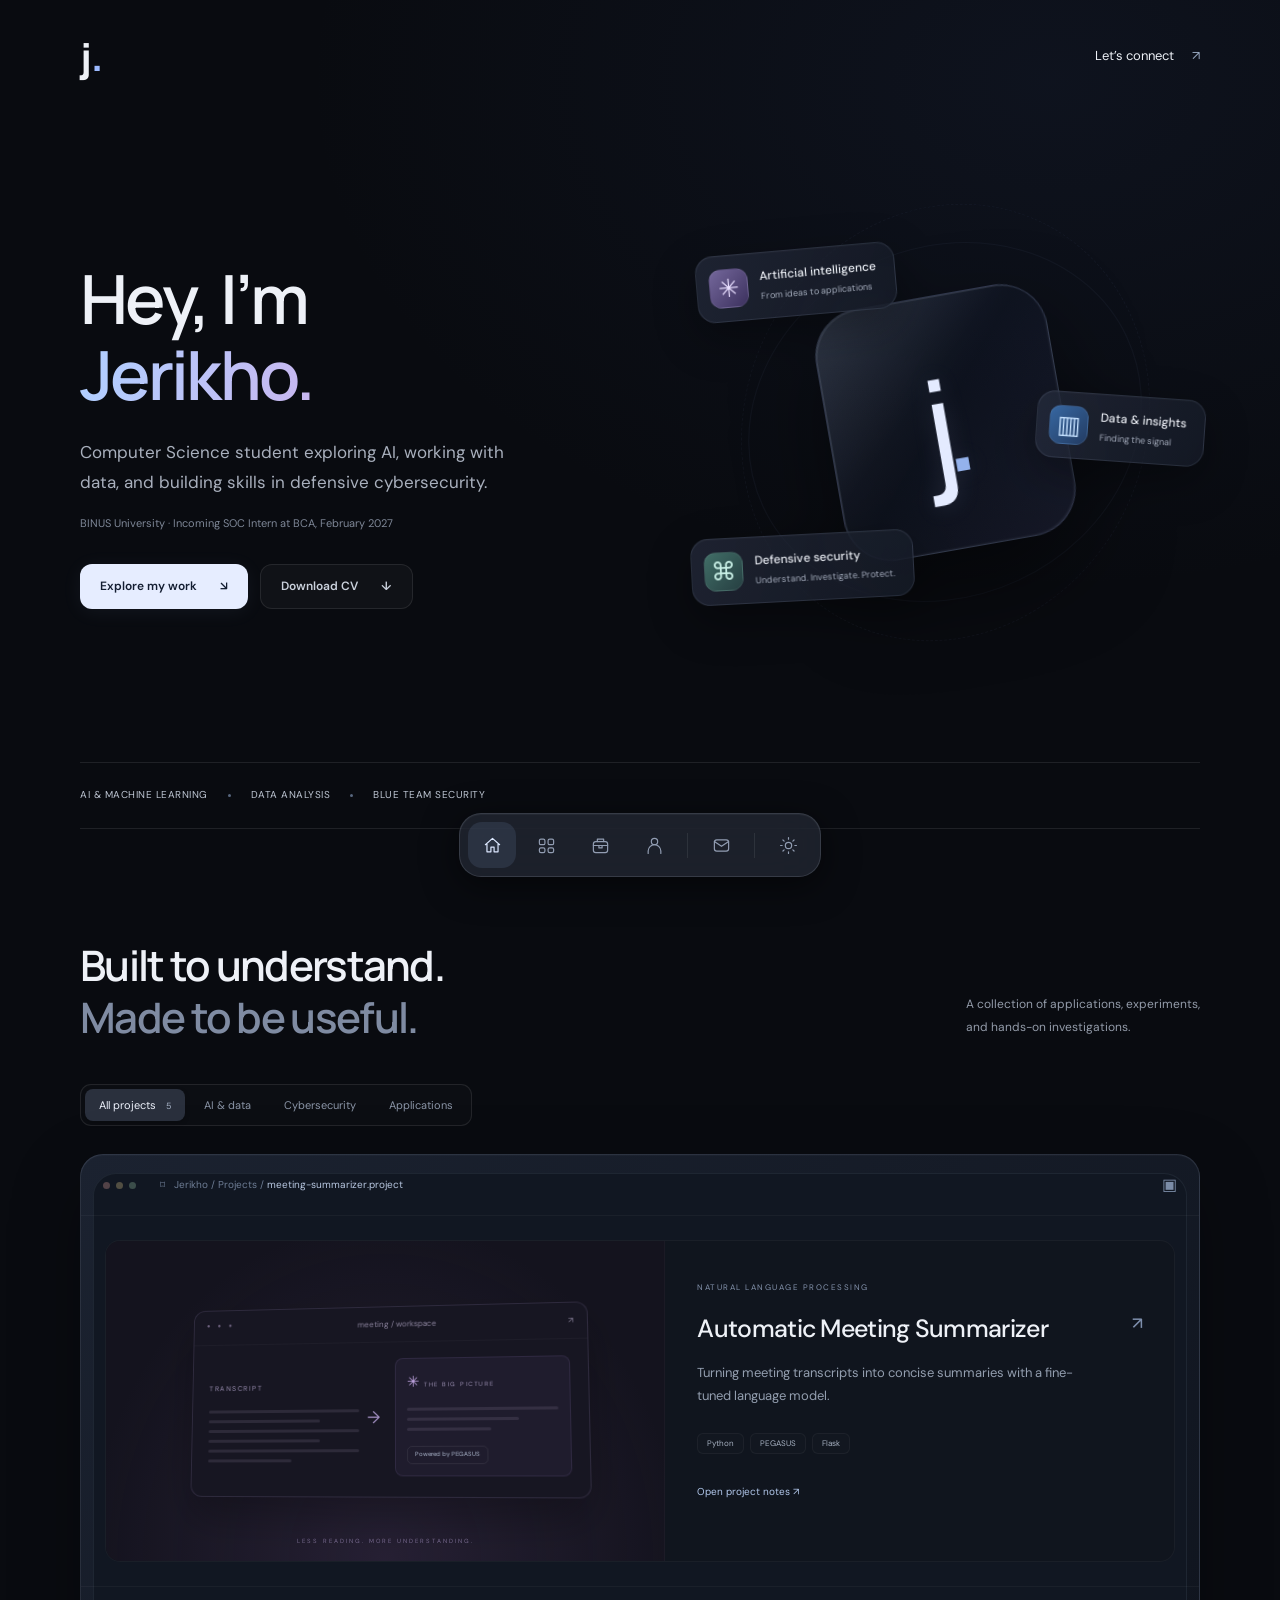
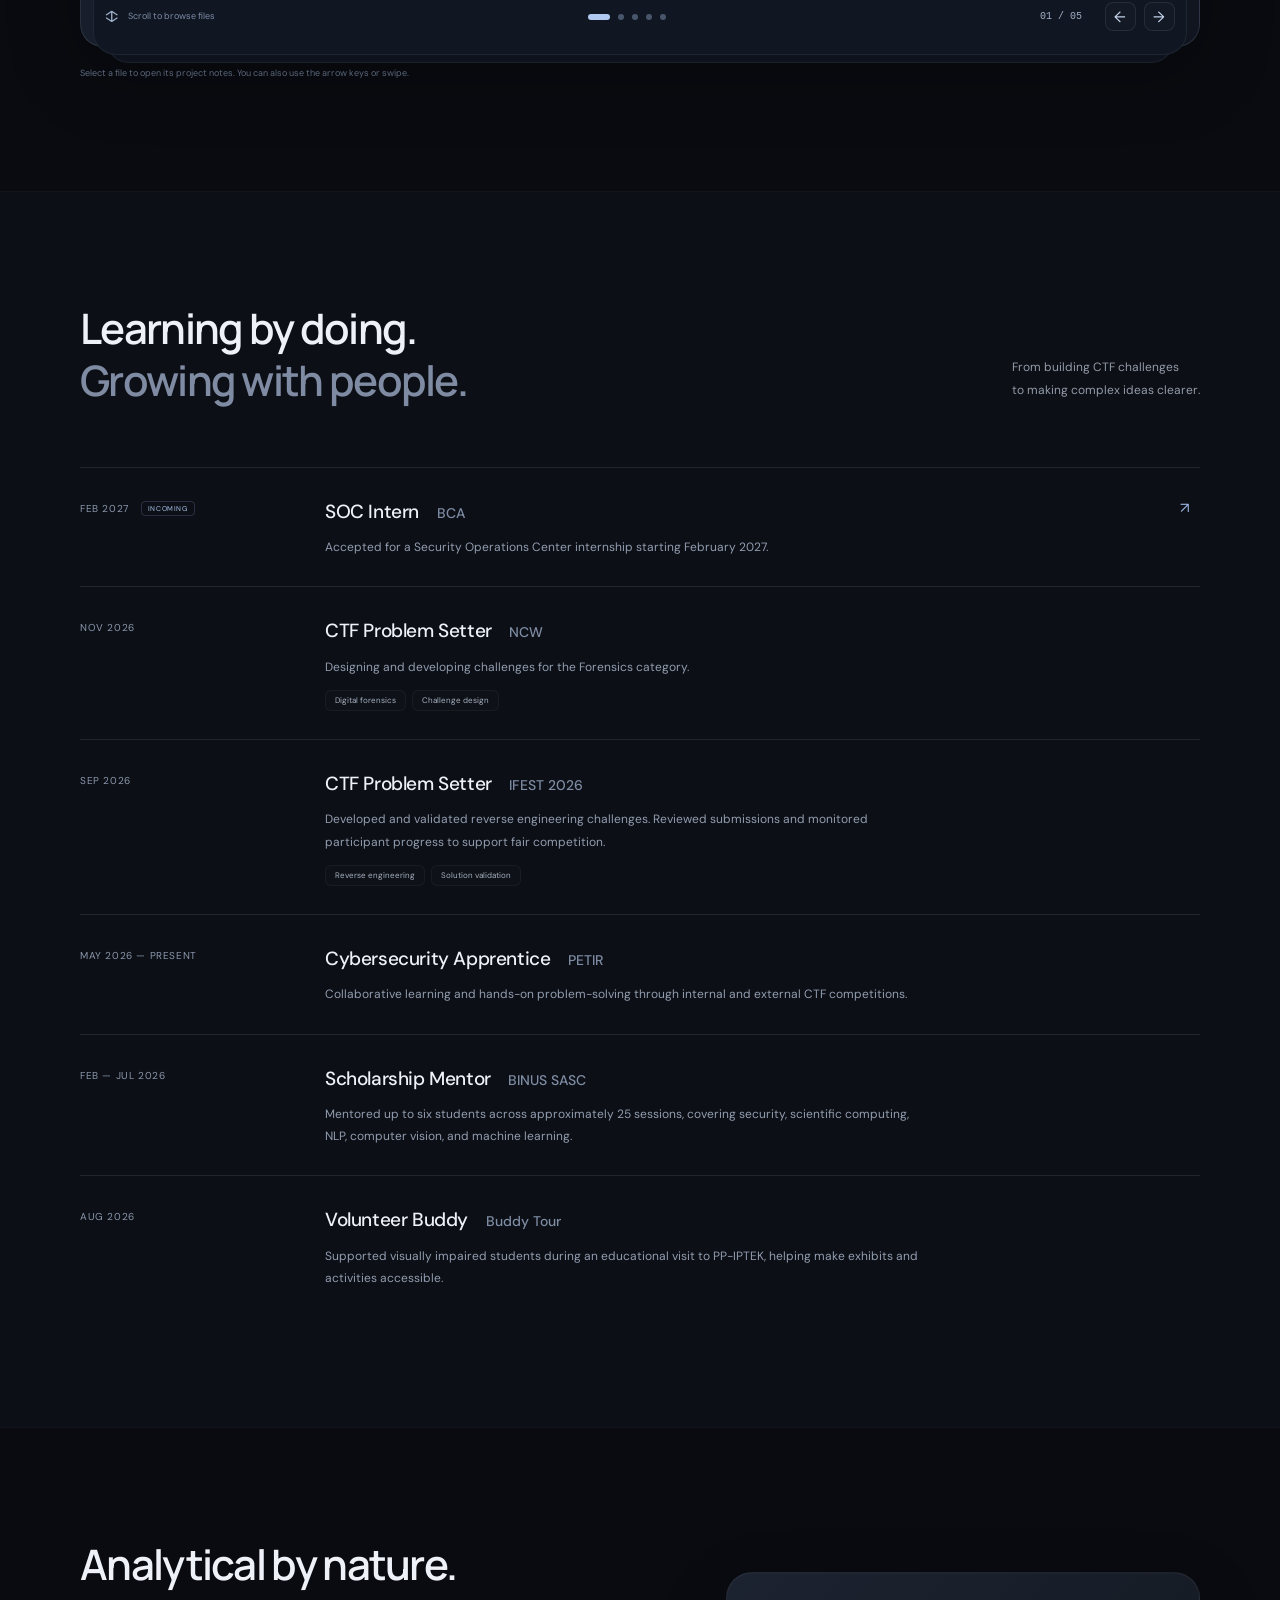
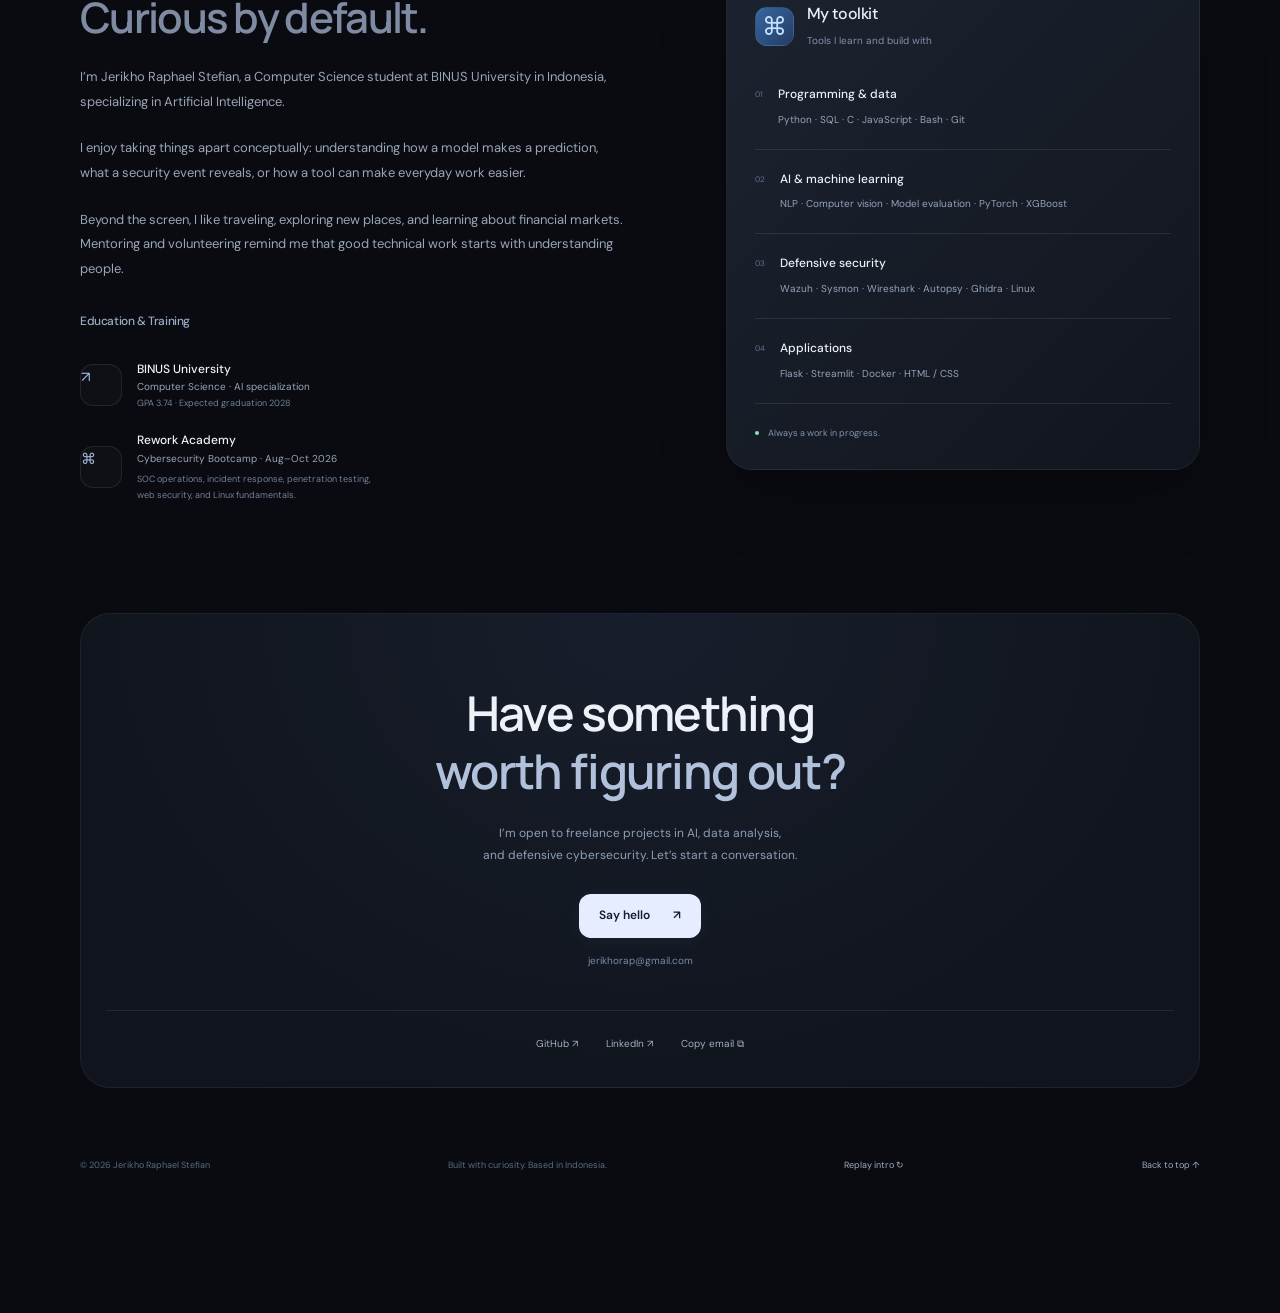
==== index.html @ a41dd9b1 "Add portfolio website" ====
<!doctype html>
<html lang="en" data-theme="dark"><head><meta charset="UTF-8"><meta name="viewport" content="width=device-width,initial-scale=1"><script>try{document.documentElement.dataset.theme=localStorage.getItem('jerikho-theme')==='light'?'light':'dark'}catch{}</script><script>try{if(!sessionStorage.getItem('jerikho-intro-v1')&&!matchMedia('(prefers-reduced-motion: reduce)').matches)document.documentElement.classList.add('intro-pending')}catch{}</script><meta name="theme-color" content="#090b10"><meta name="description" content="Jerikho Raphael Stefian — Computer Science student exploring AI, data, and defensive cybersecurity. Projects, experience, and ways to work together."><title>Jerikho Stefian — AI, Data & Security</title><link rel="icon" href="data:image/svg+xml,%3Csvg xmlns='http://www.w3.org/2000/svg' viewBox='0 0 64 64'%3E%3Crect width='64' height='64' rx='18' fill='%231d2535'/%3E%3Ctext x='32' y='44' font-size='40' fill='white' text-anchor='middle' font-family='Arial'%3Ej%3C/text%3E%3C/svg%3E"><link rel="stylesheet" href="style.css"><link rel="stylesheet" href="deck.css"><link rel="stylesheet" href="intro.css"><link rel="stylesheet" href="theme.css"><script src="theme.js" defer></script><script src="intro.js" defer></script><script src="app.js" defer></script></head>
<body><div class="site-intro" id="site-intro" role="dialog" aria-modal="true" aria-label="Welcome to Jerikho’s portfolio"><div class="intro-stage" aria-hidden="true"><div class="intro-halo"></div><div class="intro-orbit"></div><div class="intro-orbit second"></div><div class="intro-cross"></div><div class="intro-cross two"></div><div class="intro-glass"><div class="intro-monogram">j<span>.</span></div></div><div class="intro-fragment fragment-ai"><b>✳</b> INTELLIGENCE</div><div class="intro-fragment fragment-data"><b>▥</b> INSIGHT</div><div class="intro-fragment fragment-security"><b>⌘</b> DEFENSE</div><div class="intro-caption"><strong>JERIKHO STEFIAN</strong></div></div><button class="intro-skip" id="skip-intro">Skip intro ↗</button></div><a class="skip" href="#main">Skip to content</a><div class="ambient" aria-hidden="true"></div>
<header class="topbar wrap"><a class="wordmark" href="#home" aria-label="Jerikho home">j<span>.</span></a><div class="header-actions"><a class="top-contact" href="mailto:jerikhorap@gmail.com">Let’s connect <span>↗</span></a></div></header>
<main id="main"><section class="hero wrap" id="home"><div class="hero-copy"><h1>Hey, I’m<br><span class="gradient-text">Jerikho.</span></h1><p class="intro">Computer Science student exploring AI, working with data, and building skills in defensive cybersecurity.</p><p class="hero-sub">BINUS University · Incoming SOC Intern at BCA, February 2027</p><div class="hero-actions"><a class="button primary" href="#work">Explore my work <span>↘</span></a><a class="button secondary" href="Jerikho-Stefian-CV.docx" download>Download CV <span>↓</span></a></div></div>
<div class="hero-art" aria-label="Three connected fields: artificial intelligence, data analysis, and defensive security"><div class="orbit orbit-one"></div><div class="orbit orbit-two"></div><div class="glass-art"><div class="glass-shine"></div><div class="core-mark">j<span>.</span></div></div><div class="floating-chip chip-ai"><span class="app-icon violet">✳</span><div><strong>Artificial intelligence</strong><small>From ideas to applications</small></div></div><div class="floating-chip chip-data"><span class="app-icon blue">▥</span><div><strong>Data & insights</strong><small>Finding the signal</small></div></div><div class="floating-chip chip-security"><span class="app-icon green">⌘</span><div><strong>Defensive security</strong><small>Understand. Investigate. Protect.</small></div></div></div></section>
<div class="intro-strip wrap"><div><span>AI & MACHINE LEARNING</span><i></i><span>DATA ANALYSIS</span><i></i><span>BLUE TEAM SECURITY</span></div></div>
<section class="section wrap" id="work"><div class="section-top"><div><h2>Built to understand.<br><span>Made to be useful.</span></h2></div><p>A collection of applications, experiments,<br>and hands-on investigations.</p></div><div class="filters" role="group" aria-label="Filter projects"><button class="active" data-filter="all" aria-pressed="true">All projects <span>5</span></button><button data-filter="ai" aria-pressed="false">AI & data</button><button data-filter="security" aria-pressed="false">Cybersecurity</button><button data-filter="app" aria-pressed="false">Applications</button></div>
<div class="file-browser" role="region" aria-label="Project file viewer" tabindex="0"><div class="file-toolbar"><div class="file-window-dots" aria-hidden="true"><i></i><i></i><i></i></div><span class="file-path">⌑ &nbsp; Jerikho / Projects / <strong id="file-name">meeting-summarizer.project</strong></span><span class="file-toolbar-view" aria-hidden="true">▣</span></div><div class="deck-stage"><div class="project-grid" id="projects">
<article class="project-card featured" data-category="ai"><button class="project-open" data-project="meeting" aria-label="Read Automatic Meeting Summarizer case study"><div class="project-visual visual-meeting"><div class="mock-window"><div class="window-bar"><span>● ● ●</span><span>meeting / workspace</span><span>↗</span></div><div class="meeting-body"><div class="transcript"><span class="mini-label">TRANSCRIPT</span><div class="text-lines"><i></i><i></i><i></i><i></i><i></i><i></i></div></div><div class="flow-arrow">→</div><div class="summary"><span class="spark">✳</span><span class="mini-label">THE BIG PICTURE</span><div class="text-lines"><i></i><i></i><i></i></div><span class="tiny-pill">Powered by PEGASUS</span></div></div></div><span class="visual-caption">LESS READING. MORE UNDERSTANDING.</span></div><div class="project-info"><div class="project-kicker">NATURAL LANGUAGE PROCESSING <span>01</span></div><h3>Automatic Meeting Summarizer <span>↗</span></h3><p>Turning meeting transcripts into concise summaries with a fine-tuned language model.</p><div class="tags"><span>Python</span><span>PEGASUS</span><span>Flask</span></div></div></button></article>
<article class="project-card" data-category="ai"><button class="project-open" data-project="housing" aria-label="Read House Price Prediction case study"><div class="project-visual visual-housing"><div class="chart-title"><span>House price prediction</span><span class="tiny-pill">Ames Housing</span></div><svg viewBox="0 0 380 170" class="price-chart" role="img" aria-label="Decorative illustration of a regression trend, not measured model results"><defs><linearGradient id="fill" x1="0" y1="0" x2="0" y2="1"><stop stop-color="#70acff" stop-opacity=".28"/><stop offset="1" stop-color="#70acff" stop-opacity="0"/></linearGradient></defs><path d="M10 40H370M10 85H370M10 130H370" stroke="#ffffff0d"/><path d="M10 145Q65 133 100 114T180 94T260 63T370 18V165H10Z" fill="url(#fill)"/><path d="M10 145Q65 133 100 114T180 94T260 63T370 18" stroke="#84b8ff" stroke-width="3" fill="none"/><g fill="#9fc9ff"><circle cx="60" cy="134" r="4"/><circle cx="103" cy="104" r="4"/><circle cx="143" cy="118" r="4"/><circle cx="201" cy="76" r="4"/><circle cx="256" cy="71" r="4"/><circle cx="305" cy="40" r="4"/><circle cx="350" cy="21" r="4"/></g></svg><div class="chart-bottom"><span>PROPERTY FEATURES</span><span>→</span><strong>Price estimate</strong></div></div><div class="project-info"><div class="project-kicker">REGRESSION & DATA <span>02</span></div><h3>House Price Prediction <span>↗</span></h3><p>Connecting a machine learning model to an interactive property price estimator.</p><div class="tags"><span>XGBoost</span><span>Streamlit</span><span>Python</span></div></div></button></article>
<article class="project-card" data-category="security"><button class="project-open" data-project="soc" aria-label="Read Mini SOC Lab case study"><div class="project-visual visual-soc"><div class="terminal-bar"><span class="terminal-dot"></span> endpoint-monitor / lab</div><div class="terminal-code"><p><span>01</span> Collect Windows telemetry</p><p><span>02</span> Review authentication events</p><p><span>03</span> Investigate security alerts</p><p class="terminal-last"><b>›</b> follow the evidence<span class="cursor">_</span></p></div><div class="monitor-label"><span class="status-dot"></span> WAZUH + SYSMON</div></div><div class="project-info"><div class="project-kicker">DEFENSIVE SECURITY <span>03</span></div><h3>Mini SOC Lab <span>↗</span></h3><p>Exploring endpoint telemetry, Windows event logs, and security alert investigation.</p><div class="tags"><span>Wazuh</span><span>Sysmon</span><span>Log analysis</span></div></div></button></article>
<article class="project-card" data-category="ai security"><button class="project-open" data-project="malware" aria-label="Read Malware Image Classification case study"><div class="project-visual visual-malware"><div class="pixel-grid" aria-hidden="true"></div><div class="scan-frame"><span>IMAGE REPRESENTATION</span><div class="scan-line"></div><strong>Patterns beneath<br>the pixels.</strong></div></div><div class="project-info"><div class="project-kicker">MACHINE LEARNING × SECURITY <span>04</span></div><h3>Malware Image Classification <span>↗</span></h3><p>Exploring image-based representations for machine learning malware classification.</p><div class="tags"><span>Machine learning</span><span>Image classification</span></div></div></button></article>
<article class="project-card" data-category="app"><button class="project-open" data-project="split" aria-label="Read SplitEase case study"><div class="project-visual visual-split"><div class="receipt"><span class="receipt-icon">≋</span><strong>SplitEase</strong><small>Shared expenses, simplified.</small><div class="receipt-rule"></div><div class="receipt-row"><span>Scan a receipt</span><span>↗</span></div><div class="receipt-row"><span>Share a session</span><span>↗</span></div><div class="receipt-rule"></div><span class="receipt-total">Less math. More moments.</span></div></div><div class="project-info"><div class="project-kicker">MOBILE APPLICATION <span>05</span></div><h3>SplitEase <span>↗</span></h3><p>An Android app for splitting bills with receipt recognition and shared sessions.</p><div class="tags"><span>Android</span><span>Cloud Vision OCR</span><span>Firebase</span></div></div></button></article>
</div></div><div class="file-controls"><div class="file-hint"><span>↕</span> Scroll to browse files</div><div class="deck-pagination" aria-label="Choose project"></div><div class="file-arrows"><span id="file-count" aria-live="polite" aria-atomic="true">01 / 05</span><button id="previous-project" aria-label="Previous project">←</button><button id="next-project" aria-label="Next project">→</button></div></div></div><p class="work-note">Select a file to open its project notes. You can also use the arrow keys or swipe.</p></section>
<section class="section experience-section" id="experience"><div class="wrap"><div class="section-top"><div><h2>Learning by doing.<br><span>Growing with people.</span></h2></div><p>From building CTF challenges<br>to making complex ideas clearer.</p></div><div class="timeline"><article class="timeline-item"><div class="timeline-date">FEB 2027 <span class="future-label">INCOMING</span></div><div><h3>SOC Intern <span class="company">BCA</span></h3><p>Accepted for a Security Operations Center internship starting February 2027.</p></div><span class="timeline-symbol">↗</span></article><article class="timeline-item"><div class="timeline-date">NOV 2026</div><div><h3>CTF Problem Setter <span class="company">NCW</span></h3><p>Designing and developing challenges for the Forensics category.</p><div class="tags"><span>Digital forensics</span><span>Challenge design</span></div></div></article><article class="timeline-item"><div class="timeline-date">SEP 2026</div><div><h3>CTF Problem Setter <span class="company">IFEST 2026</span></h3><p>Developed and validated reverse engineering challenges. Reviewed submissions and monitored participant progress to support fair competition.</p><div class="tags"><span>Reverse engineering</span><span>Solution validation</span></div></div></article><article class="timeline-item"><div class="timeline-date">MAY 2026 — PRESENT</div><div><h3>Cybersecurity Apprentice <span class="company">PETIR</span></h3><p>Collaborative learning and hands-on problem-solving through internal and external CTF competitions.</p></div></article><article class="timeline-item"><div class="timeline-date">FEB — JUL 2026</div><div><h3>Scholarship Mentor <span class="company">BINUS SASC</span></h3><p>Mentored up to six students across approximately 25 sessions, covering security, scientific computing, NLP, computer vision, and machine learning.</p></div></article><article class="timeline-item"><div class="timeline-date">AUG 2026</div><div><h3>Volunteer Buddy <span class="company">Buddy Tour</span></h3><p>Supported visually impaired students during an educational visit to PP-IPTEK, helping make exhibits and activities accessible.</p></div></article></div></div></section>
<section class="section wrap" id="about"><div class="about-grid"><div class="about-copy"><h2>Analytical by nature.<br><span>Curious by default.</span></h2><p>I’m Jerikho Raphael Stefian, a Computer Science student at BINUS University in Indonesia, specializing in Artificial Intelligence.</p><p>I enjoy taking things apart conceptually: understanding how a model makes a prediction, what a security event reveals, or how a tool can make everyday work easier.</p><p>Beyond the screen, I like traveling, exploring new places, and learning about financial markets. Mentoring and volunteering remind me that good technical work starts with understanding people.</p><h3 class="education-heading">Education &amp; Training</h3><div class="education-note"><span class="education-icon">↗</span><div><strong>BINUS University</strong><span>Computer Science · AI specialization</span><small>GPA 3.74 · Expected graduation 2028</small></div></div><div class="education-note bootcamp"><span class="education-icon">⌘</span><div><strong>Rework Academy</strong><span>Cybersecurity Bootcamp · Aug–Oct 2026</span><small>SOC operations, incident response, penetration testing,<br>web security, and Linux fundamentals.</small></div></div></div><aside class="toolbox"><div class="toolbox-header"><span class="app-icon blue">⌘</span><div><h3>My toolkit</h3><small>Tools I learn and build with</small></div></div><div class="tool-row"><span>01</span><div><h4>Programming & data</h4><p>Python · SQL · C · JavaScript · Bash · Git</p></div></div><div class="tool-row"><span>02</span><div><h4>AI & machine learning</h4><p>NLP · Computer vision · Model evaluation · PyTorch · XGBoost</p></div></div><div class="tool-row"><span>03</span><div><h4>Defensive security</h4><p>Wazuh · Sysmon · Wireshark · Autopsy · Ghidra · Linux</p></div></div><div class="tool-row"><span>04</span><div><h4>Applications</h4><p>Flask · Streamlit · Docker · HTML / CSS</p></div></div><div class="toolbox-footer"><span class="status-dot"></span> Always a work in progress.</div></aside></div></section>
<section class="contact-section wrap" id="contact"><div class="contact-card"><h2>Have something<br><span>worth figuring out?</span></h2><p>I’m open to freelance projects in AI, data analysis,<br>and defensive cybersecurity. Let’s start a conversation.</p><a class="button primary" href="mailto:jerikhorap@gmail.com">Say hello <span>↗</span></a><a class="email-link" href="mailto:jerikhorap@gmail.com">jerikhorap@gmail.com</a><div class="contact-links"><a href="https://github.com/lemaopisan" target="_blank" rel="noopener noreferrer">GitHub ↗</a><a href="https://www.linkedin.com/in/jerikho-stefian/" target="_blank" rel="noopener noreferrer">LinkedIn ↗</a><button id="copy-email">Copy email ⧉</button></div></div></section>
</main><footer class="wrap footer"><span>© <span id="year">2026</span> Jerikho Raphael Stefian</span><span>Built with curiosity. Based in Indonesia.</span><button class="intro-replay" id="replay-intro">Replay intro ↻</button><a href="#home">Back to top ↑</a></footer>
<nav class="dock" aria-label="Main navigation"><a href="#home" class="active" aria-label="Home"><svg viewBox="0 0 24 24"><path d="m3 11 9-8 9 8M5 10v10h5v-6h4v6h5V10"/></svg><span>Home</span></a><a href="#work" aria-label="Projects"><svg viewBox="0 0 24 24"><rect x="3" y="4" width="7" height="7" rx="2"/><rect x="14" y="4" width="7" height="7" rx="2"/><rect x="3" y="15" width="7" height="6" rx="2"/><rect x="14" y="15" width="7" height="6" rx="2"/></svg><span>Work</span></a><a href="#experience" aria-label="Experience"><svg viewBox="0 0 24 24"><rect x="3" y="7" width="18" height="14" rx="3"/><path d="M8 7V4h8v3M3 12h18M10 12v3h4v-3"/></svg><span>Journey</span></a><a href="#about" aria-label="About"><svg viewBox="0 0 24 24"><circle cx="12" cy="7" r="4"/><path d="M4 22v-3a8 8 0 0 1 16 0v3"/></svg><span>About</span></a><div class="dock-divider"></div><a href="#contact" aria-label="Contact"><svg viewBox="0 0 24 24"><rect x="3" y="5" width="18" height="14" rx="3"/><path d="m3 7 9 6 9-6"/></svg><span>Contact</span></a><div class="dock-divider" aria-hidden="true"></div><button class="theme-toggle" id="theme-toggle" aria-label="Switch to light mode" type="button"><svg class="sun-icon" viewBox="0 0 24 24" aria-hidden="true"><circle cx="12" cy="12" r="4"/><path d="M12 2v2m0 16v2M2 12h2m16 0h2M5 5l1.5 1.5m11 11L19 19M5 19l1.5-1.5m11-11L19 5"/></svg><svg class="moon-icon" viewBox="0 0 24 24" aria-hidden="true"><path d="M20.7 13A9 9 0 0 1 11 3.3 9 9 0 1 0 20.7 13Z"/></svg><span class="theme-label">Light</span></button></nav>
<dialog id="project-dialog" aria-labelledby="dialog-title"><div class="dialog-top"><span>PROJECT NOTES</span><button id="close-dialog" aria-label="Close project details">✕</button></div><div id="dialog-content"></div></dialog><div class="toast" id="toast" role="status"></div>
</body></html>
---- style.css ----
@import url('https://fonts.googleapis.com/css2?family=DM+Sans:wght@400;450;500;550;600;650;700&family=Manrope:wght@400;500;600;650;700;750;800&display=swap');
:root{color-scheme:dark;--bg:#090b10;--panel:#11151d;--text:#eef1f7;--muted:#939ba9;--line:rgba(255,255,255,.09);--blue:#a7c8ff;--font:'DM Sans',-apple-system,BlinkMacSystemFont,'Segoe UI',sans-serif}*{box-sizing:border-box}html{scroll-behavior:smooth;scroll-padding-top:36px}body{margin:0;background:var(--bg);color:var(--text);font-family:var(--font);font-size:15px;line-height:1.65;-webkit-font-smoothing:antialiased}button,a{-webkit-tap-highlight-color:transparent}a{color:inherit;text-decoration:none}button{font:inherit;color:inherit;cursor:pointer}button:focus-visible,a:focus-visible{outline:2px solid #a5baff;outline-offset:5px}button{border:0}.wrap{width:min(1120px,calc(100% - 96px));margin-inline:auto}.ambient{position:absolute;top:-400px;right:0;width:100%;height:1200px;pointer-events:none;background:radial-gradient(ellipse at 82% 40%,#2c3f6e26,transparent 50%);z-index:-1}.topbar{height:112px;display:flex;align-items:center;justify-content:space-between}.wordmark{font-family:'Manrope',sans-serif;font-size:38px;font-weight:800;line-height:1}.wordmark span{color:#9cbaff}.top-note{font-size:10px;color:#7f8795;letter-spacing:2.2px}.top-contact{font-size:13px}.top-contact span{color:#96a6bf;margin-left:15px}.hero{display:grid;grid-template-columns:1.15fr 1fr;align-items:center;min-height:650px;padding-block:60px 90px;gap:25px}.eyebrow{font-size:11px;letter-spacing:1.1px;display:flex;align-items:center;gap:9px;color:#b9c4d3}.status-dot{width:6px;height:6px;background:#8ae2b0;border-radius:50%;box-shadow:0 0 12px #72de9d44;display:inline-block;flex-shrink:0}h1,h2,h3,h4,p{margin:0}h1,h2{font-family:'Manrope',var(--font);font-weight:600;letter-spacing:-2.7px}h1{font-size:clamp(45px,5.3vw,72px);line-height:1.12;margin:25px 0}.gradient-text{background:linear-gradient(105deg,#b2ceff 10%,#c8b6ef 100%);background-clip:text;-webkit-background-clip:text;color:transparent}h1 .gradient-text{font-size:.76em;letter-spacing:-2px;white-space:nowrap}.intro{font-size:17px;color:#a9b0bd;max-width:440px;line-height:1.8}.intro strong{color:#f1f3f9;font-weight:500}.hero-sub{font-size:11px;color:#7e8797;max-width:390px;margin-top:16px;line-height:1.8}.hero-actions{display:flex;gap:12px;margin-top:30px}.button{display:inline-flex;align-items:center;justify-content:center;gap:23px;border-radius:12px;padding:12px 20px;font-size:12px;font-weight:600;transition:transform .2s,background .2s}.button:hover{transform:translateY(-3px)}.primary{background:#e6edff;color:#131d31;box-shadow:0 3px 20px #b6ccff10}.primary:hover{background:#fff}.secondary{background:#ffffff08;border:1px solid var(--line);color:#cad1dc}.hero-art{height:420px;position:relative;display:flex;align-items:center;justify-content:center;isolation:isolate}.glass-art{position:relative;width:235px;height:255px;border-radius:48px;background:linear-gradient(130deg,#889dc328,#151d324d 48%,#33385e48);border:1px solid #a9c0ed30;box-shadow:inset 1px 1px 1px #dce9ff22,inset -1px -1px 2px #dce9ff12,0 40px 90px #0007;transform:rotate(-10deg);display:flex;flex-direction:column;align-items:center;justify-content:center;backdrop-filter:blur(20px)}.glass-shine{position:absolute;inset:0;border-radius:inherit;background:linear-gradient(135deg,#c0d6ff19,transparent 40%)}.core-mark{font-family:'Manrope',sans-serif;font-size:130px;font-weight:500;line-height:1.2;color:#e4ebff;text-shadow:0 1px 25px #c5d4ff22;letter-spacing:-18px;padding-right:14px}.core-mark span{color:#94b2ec}.core-caption{font-size:7px;letter-spacing:3px;color:#acb9d4;margin-top:8px}.orbit{position:absolute;width:350px;height:350px;border:1px solid #a7bcff0b;border-radius:50%;transform:rotate(-25deg) scaleX(1.15)}.orbit-two{width:445px;height:445px;border-style:dashed;border-color:#a7bcff0b;transform:rotate(25deg) scaleX(.9)}.floating-chip{position:absolute;display:flex;gap:12px;align-items:center;padding:13px 18px 13px 12px;border:1px solid #c8d9ff19;background:linear-gradient(115deg,#252b3cba,#151a26db);border-radius:18px;box-shadow:0 15px 45px #0005,inset 0 1px #ffffff05;backdrop-filter:blur(20px);animation:float 7s ease-in-out infinite}.floating-chip strong{font-weight:500;display:block;font-size:12px}.floating-chip small{display:block;font-size:9px;color:#a3abbb;margin-top:2px}.chip-ai{top:37px;left:5px;transform:rotate(-5deg)}.chip-data{top:183px;right:-5px;animation-delay:-2s;transform:rotate(4deg)}.chip-security{bottom:31px;left:0;animation-delay:-4s;transform:rotate(-3deg)}.app-icon{width:39px;height:39px;border-radius:12px;display:flex;align-items:center;justify-content:center;font-size:25px;border:1px solid #ffffff10;flex-shrink:0}.violet{background:linear-gradient(135deg,#74679b,#3c315e);color:#e8deff}.blue{background:linear-gradient(135deg,#3767a1,#233c63);color:#c5e1ff}.green{background:linear-gradient(135deg,#416e67,#263f42);color:#c9f0e6}.art-coordinate{position:absolute;bottom:-13px;right:0;font-size:8px;letter-spacing:2px;color:#68758b}.intro-strip{border-block:1px solid var(--line);padding:24px 0;display:flex;justify-content:space-between;gap:20px;align-items:center}.intro-strip>span{font-size:12px;color:#8e97a8}.intro-strip>div{display:flex;align-items:center;gap:20px;font-size:9px;letter-spacing:1px;color:#bec6d3}.intro-strip i{width:3px;height:3px;border-radius:50%;background:#58677f}.section{padding-block:110px}.section-top{display:flex;justify-content:space-between;align-items:flex-end;margin-bottom:40px;gap:30px}.subdued{color:#718099;letter-spacing:2px;font-size:9px;margin-bottom:20px}h2{font-size:42px;line-height:1.25;letter-spacing:-1.7px}h2 span{color:#7f8ba2}.section-top>p{color:var(--muted);font-size:12px;line-height:1.9;margin-bottom:5px}.filters{display:flex;gap:5px;margin-bottom:28px;background:#ffffff04;border:1px solid var(--line);width:fit-content;border-radius:11px;padding:4px}.filters button{background:transparent;color:#8b95a7;border-radius:8px;font-size:11px;padding:7px 14px;transition:.2s}.filters button.active{color:#eef2fc;background:#2a303d;box-shadow:0 2px 5px #0003}.filters button span{font-size:9px;color:#a8b4c8;margin-left:7px}.project-grid{display:grid;grid-template-columns:1fr 1fr;gap:22px}.project-card{min-width:0;border:1px solid var(--line);border-radius:22px;overflow:hidden;background:#11151c;transition:transform .3s,border-color .3s}.project-card:hover{transform:translateY(-5px);border-color:#a2baff40}.project-card[hidden]{display:none}.project-open{display:block;width:100%;background:none;padding:0;text-align:left}.project-visual{height:250px;position:relative;overflow:hidden;padding:28px;display:flex;align-items:center;justify-content:center;border-bottom:1px solid #ffffff05}.visual-meeting{background:radial-gradient(ellipse at 50% 100%,#55416c45,transparent 75%),#14131e}.mock-window{width:100%;max-width:400px;border:1px solid #9181b030;border-radius:12px;background:#171622;box-shadow:0 20px 40px #0004;transform:perspective(800px) rotateX(5deg) rotateY(-7deg);padding-bottom:20px}.window-bar{display:flex;justify-content:space-between;padding:11px 13px;border-bottom:1px solid #ffffff08;font-size:8px;color:#8c849e}.window-bar>span:first-child{font-size:6px;letter-spacing:3px;color:#6e627f}.meeting-body{display:grid;grid-template-columns:1fr 20px 1.1fr;gap:8px;padding:16px 17px 0;align-items:center}.mini-label{font-size:7px;letter-spacing:1.5px;color:#9d91b4}.text-lines{display:flex;flex-direction:column;gap:7px;margin-top:13px}.text-lines i{height:3px;background:#aaa0bd25;border-radius:3px;width:100%}.text-lines i:nth-child(even){width:74%}.text-lines i:last-child{width:56%}.flow-arrow{color:#9e8bbd;font-size:17px}.summary{padding:11px;background:#8d6ec312;border:1px solid #b69ae91a;border-radius:8px}.summary .mini-label{font-size:6px}.spark{color:#c7aae9;font-size:15px;margin-right:4px}.tiny-pill{display:inline-block;border:1px solid #ffffff12;border-radius:5px;padding:3px 7px;font-size:7px;color:#b0bbd1}.summary .tiny-pill{margin-top:15px;font-size:6px}.visual-caption{position:absolute;bottom:14px;font-size:6px;letter-spacing:2px;color:#776a8d}.project-info{padding:24px 26px 26px}.project-kicker{font-size:8px;letter-spacing:1.5px;color:#8493ac;display:flex;justify-content:space-between;margin-bottom:10px}.project-kicker>span{color:#536078}h3{font-size:19px;font-weight:500;letter-spacing:-.4px}.project-info h3{display:flex;justify-content:space-between;gap:12px}.project-info h3>span{font-size:17px;color:#7d8eac}.project-info p{font-size:12px;line-height:1.8;color:#939eaf;max-width:390px;margin-top:10px}.tags{display:flex;flex-wrap:wrap;gap:6px;margin-top:18px}.tags span{padding:3px 9px;font-size:8px;border:1px solid #ffffff0b;background:#ffffff03;border-radius:6px;color:#a7b1c1}.visual-housing{background:linear-gradient(145deg,#152133,#101722);display:block;padding:28px 32px}.chart-title{display:flex;justify-content:space-between;font-size:10px;color:#b0c2df;align-items:center}.price-chart{width:100%;height:145px;margin-top:14px}.chart-bottom{display:flex;justify-content:space-between;align-items:center;font-size:7px;letter-spacing:1px;color:#7f95b6}.chart-bottom strong{font-size:9px;letter-spacing:0;color:#b2c7e7;font-weight:400}.visual-soc{background:radial-gradient(ellipse at 90% 100%,#25524a22,transparent 75%),#101c1c;display:block;padding:27px 30px}.terminal-bar{font-family:monospace;font-size:9px;color:#86a7a0;display:flex;gap:9px;align-items:center}.terminal-dot{width:5px;height:5px;border-radius:50%;background:#76b39c}.terminal-code{font:11px/2 monospace;margin-top:20px;color:#b9ccc6}.terminal-code p span{color:#46645b;margin-right:14px}.terminal-code .terminal-last{margin-top:13px;color:#80c3a9}.terminal-last b{margin-right:14px}.cursor{animation:blink 1s steps(2) infinite}.monitor-label{font-size:7px;letter-spacing:1px;color:#87a59a;position:absolute;bottom:20px;right:25px;display:flex;align-items:center;gap:8px}.monitor-label .status-dot{width:4px;height:4px}.visual-malware{background:#181824;gap:30px}.pixel-grid{width:145px;height:145px;flex-shrink:0;border-radius:8px;background:repeating-conic-gradient(#a4a3b440 0% 25%,#5d5c8030 0% 50%) 0 / 9px 11px;mask-image:linear-gradient(135deg,#000,transparent);transform:rotate(-12deg);border:1px solid #aaa3dd22}.scan-frame{position:relative}.scan-frame>span{font-size:6px;letter-spacing:1px;color:#9392ba}.scan-frame strong{display:block;font-family:'Manrope',sans-serif;font-size:23px;font-weight:500;line-height:1.4;margin-top:15px;color:#cecced;letter-spacing:-.7px}.scan-line{height:1px;width:100%;background:#a49acb45;margin-top:12px}.visual-split{background:radial-gradient(ellipse at 50% 70%,#61563230,transparent 75%),#1c1b17}.receipt{transform:rotate(-6deg);background:linear-gradient(135deg,#36352c,#25251e);padding:18px 25px;width:230px;border:1px solid #fff2;border-radius:14px;box-shadow:8px 15px 30px #0004;display:flex;flex-direction:column}.receipt-icon{color:#e4d297;font-size:22px;line-height:1}.receipt strong{font-size:19px;color:#ede7cb}.receipt small{font-size:8px;color:#a9a38d}.receipt-rule{border-top:1px dashed #ffffff1c;margin:11px 0}.receipt-row{display:flex;justify-content:space-between;font-size:9px;color:#c2bda7;margin:3px 0}.receipt-total{font-size:8px;color:#dbcca1}.work-note{font-size:9px;color:#67758c;margin-top:19px}.experience-section{background:#0c0f15;border-block:1px solid #ffffff05}.timeline{margin-top:60px}.timeline-item{display:grid;grid-template-columns:220px 1fr 20px;border-top:1px solid var(--line);padding:28px 0;gap:25px}.timeline-date{color:#8b98ad;font-size:10px;letter-spacing:.6px;padding-top:5px;display:flex;align-items:flex-start;gap:12px;flex-wrap:wrap}.future-label{font-size:7px;padding:1px 6px;border:1px solid #a1bbff30;border-radius:4px;color:#a9c2ed}.company{margin-left:13px;color:#7e8ca4;font-size:14px;letter-spacing:0}.timeline-item p{font-size:12px;line-height:1.85;color:#929db0;margin-top:9px;max-width:600px}.timeline-item .tags{margin-top:12px}.timeline-symbol{color:#9ab3e2}.about-grid{display:grid;grid-template-columns:1.15fr 1fr;gap:100px;align-items:center}.about-copy>p{font-size:13px;line-height:1.9;color:#9aa5b7;margin-top:22px}.education-note{display:flex;gap:15px;align-items:center;margin-top:28px}.education-icon{background:#ffffff06;border:1px solid var(--line);width:42px;height:42px;border-radius:13px;display:grid;place-items:center;color:#a5b9dc}.education-note strong,.education-note span,.education-note small{display:block}.education-note strong{font-size:12px;font-weight:500}.education-note div span{color:#98a5b8;font-size:10px}.education-note small{color:#728098;font-size:9px}.toolbox{background:linear-gradient(135deg,#1c2330,#11151d);border:1px solid #ffffff0c;box-shadow:0 25px 70px #0003,inset 0 1px #ffffff07;border-radius:26px;padding:28px}.toolbox-header{display:flex;gap:13px;align-items:center;margin-bottom:13px}.toolbox-header h3{font-size:16px}.toolbox-header small{font-size:10px;color:#8290a8}.tool-row{display:flex;gap:15px;border-bottom:1px solid var(--line);padding:20px 0}.tool-row>span{font-size:8px;color:#5c708e;padding-top:3px}.tool-row h4{font-size:12px;font-weight:500}.tool-row p{font-size:10px;line-height:1.9;color:#94a3ba;margin-top:5px}.toolbox-footer{display:flex;align-items:center;gap:9px;font-size:9px;color:#8594aa;margin-top:22px}.toolbox-footer .status-dot{width:4px;height:4px}.contact-section{padding-bottom:70px}.contact-card{position:relative;text-align:center;border:1px solid #b6c9ff13;border-radius:30px;padding:70px 25px 35px;background:radial-gradient(ellipse at 50% 0%,#3f568029,transparent 75%),#10141c;overflow:hidden}.contact-card .eyebrow{justify-content:center}.contact-card h2{font-size:48px;line-height:1.2}.contact-card h2 span{color:#b1c1db}.contact-card>p{font-size:12px;line-height:1.9;color:#8f9eb5;margin:22px 0 27px}.email-link{display:block;font-size:10px;color:#788ba8;margin-top:15px}.contact-links{display:flex;gap:28px;justify-content:center;border-top:1px solid var(--line);padding-top:25px;margin-top:40px;font-size:10px;color:#a1aec4}.contact-links button{font-size:10px;background:none;padding:0;color:#a1aec4}.contact-links a:hover,.email-link:hover{color:#fff}.footer{display:flex;justify-content:space-between;font-size:9px;color:#596a83;gap:20px;padding-bottom:140px}.footer a{color:#9eabc0}.dock{position:fixed;bottom:23px;left:50%;transform:translateX(-50%);display:flex;gap:6px;align-items:center;background:#262c39a8;border:1px solid #e1eaff22;border-radius:22px;padding:8px;box-shadow:0 8px 35px #0008,inset 0 1px 1px #ffffff0d;backdrop-filter:blur(25px);-webkit-backdrop-filter:blur(25px);z-index:10}.dock a{position:relative;border-radius:14px;width:48px;height:46px;display:flex;align-items:center;justify-content:center;color:#929db2;transition:.2s}.dock a svg{height:19px;width:19px;fill:none;stroke:currentColor;stroke-width:1.5;stroke-linecap:round;stroke-linejoin:round}.dock a.active{color:#dce8ff;background:#9fbcff1c}.dock a:hover{background:#ffffff0a;color:#fff;transform:translateY(-3px)}.dock a>span{position:absolute;bottom:61px;font-size:9px;padding:3px 9px;background:#252c3d;border:1px solid #ffffff15;border-radius:6px;opacity:0;pointer-events:none;transition:.2s}.dock a:hover>span,.dock a:focus-visible>span{opacity:1}.dock-divider{height:25px;width:1px;background:#ffffff15;margin:0 3px}dialog{padding:0;width:min(670px,calc(100% - 32px));max-height:85vh;background:#141923;color:#e7edf9;border:1px solid #b6c8f533;border-radius:24px;box-shadow:0 40px 100px #0008}dialog::backdrop{background:#02040abb;backdrop-filter:blur(10px)}.dialog-top{display:flex;justify-content:space-between;align-items:center;border-bottom:1px solid var(--line);padding:18px 25px;color:#8191ad;font-size:9px;letter-spacing:2px;position:sticky;top:0;background:#141923;z-index:1}.dialog-top button{background:#ffffff08;border:1px solid var(--line);border-radius:50%;width:30px;height:30px;color:#b6c5df;font-size:12px}#dialog-content{padding:30px}#dialog-content h2{font-size:32px;letter-spacing:-1px}#dialog-content .detail-intro{color:#b2bdd1;font-size:14px;line-height:1.9;margin:20px 0}#dialog-content h3{font-size:14px;margin-top:28px}#dialog-content p,#dialog-content li{color:#9aa8be;font-size:12px;line-height:1.9}#dialog-content ul{padding-left:18px}#dialog-content .detail-footer{display:flex;gap:10px;margin-top:25px;flex-wrap:wrap}#dialog-content .tags{margin-top:15px}.detail-note{border-left:2px solid #7195ca;padding-left:14px;margin-top:20px}.toast{position:fixed;bottom:110px;left:50%;transform:translate(-50%,10px);background:#28374c;border:1px solid #9fb9df33;border-radius:10px;padding:10px 20px;font-size:12px;opacity:0;pointer-events:none;z-index:30;transition:.2s}.toast.visible{opacity:1;transform:translate(-50%,0)}.skip{position:fixed;top:-100px;left:20px;z-index:100;background:#fff;color:#000;padding:10px}.skip:focus{top:10px}@keyframes float{0%,100%{translate:0 0}50%{translate:0 -10px}}@keyframes blink{50%{opacity:0}}@media(min-width:1000px){.project-card:last-child{grid-column:2}.project-card:nth-child(4){grid-row:2 / 4;display:flex}.project-card:nth-child(4) .project-open{display:flex;flex-direction:column}.project-card:nth-child(4) .project-visual{flex:1;min-height:370px;flex-direction:column;gap:45px}.project-card:nth-child(4) .pixel-grid{height:230px;width:230px}.project-card:nth-child(4) .scan-frame{text-align:center}.project-card:nth-child(4) .scan-frame strong{font-size:32px}.project-card:nth-child(4) .project-info{padding-bottom:30px}}
@media(max-width:1000px){.wrap{width:calc(100% - 64px)}.hero{grid-template-columns:1.1fr 1fr;min-height:600px}.hero-art{scale:.85;transform-origin:right center}.hero h1{font-size:56px}.hero h1 .gradient-text{white-space:normal}.intro-strip{align-items:flex-start;flex-direction:column;gap:10px}.about-grid{gap:40px}.section{padding-block:85px}.timeline-item{grid-template-columns:180px 1fr 10px}}
@media(max-width:700px){.wrap{width:calc(100% - 40px)}.topbar{height:85px}.top-note{font-size:7px;letter-spacing:1px}.top-contact{font-size:10px}.hero{grid-template-columns:1fr;padding-block:40px 35px;gap:20px}.hero h1{font-size:58px;letter-spacing:-2px}.hero h1 .gradient-text{font-size:.68em;white-space:nowrap}.intro{font-size:15px}.hero-sub{font-size:10px}.hero-art{height:390px;scale:.87;transform-origin:center center;margin-inline:-10px}.chip-ai{left:0;top:25px}.chip-data{right:-7px}.chip-security{left:3px;bottom:20px}.intro-strip{padding-block:20px}.intro-strip>div{gap:10px;flex-wrap:wrap;font-size:7px}.intro-strip>span{font-size:10px}.section{padding-block:70px}.section-top{display:block;margin-bottom:30px}.section-top>p{margin-top:18px;font-size:11px}h2{font-size:33px;letter-spacing:-1.3px}.filters{width:100%;gap:0;justify-content:space-between}.filters button{font-size:9px;padding:7px 9px}.project-grid{grid-template-columns:1fr;gap:20px}.project-info{padding:21px}.project-visual{height:230px;padding:25px}.project-info h3{font-size:18px}.project-info p{font-size:12px}.timeline{margin-top:35px}.timeline-item{grid-template-columns:1fr;gap:10px;padding-block:25px}.timeline-item h3{font-size:17px}.timeline-date{font-size:9px}.company{font-size:12px}.timeline-symbol{display:none}.about-grid{grid-template-columns:1fr;gap:40px}.about-copy>p{font-size:12px}.toolbox{padding:24px}.contact-card{padding-top:45px;border-radius:24px}.contact-card h2{font-size:36px}.contact-card>p{font-size:11px}.contact-links{gap:20px}.footer{font-size:8px;flex-wrap:wrap;padding-bottom:125px;gap:10px}.footer>span:nth-child(2){display:none}.dock{bottom:18px}.dock a{width:43px;height:43px}.contact-section{padding-bottom:30px}}
@media(max-width:700px){.hero-art{overflow:clip}.hero h1 .gradient-text{white-space:normal}.hero-copy{min-width:0}.hero h1{font-size:clamp(44px,14vw,58px)}}
@media(prefers-reduced-motion:reduce){html{scroll-behavior:auto}*,*::before,*::after{animation:none!important;transition:none!important}}
---- deck.css ----
.file-browser{position:relative;background:linear-gradient(140deg,#1b2230,#10151f);border:1px solid #d0e0ff20;border-radius:23px;box-shadow:0 25px 70px #0004,inset 0 1px #ffffff06;isolation:isolate}.file-browser::before,.file-browser::after{content:'';position:absolute;z-index:-1;inset:18px 12px -9px;border:1px solid #a8b6ce17;border-radius:23px;background:#111722;pointer-events:none}.file-browser::after{inset:30px 25px -17px;background:#0d121c;z-index:-2}.file-toolbar{display:flex;align-items:center;gap:24px;padding:17px 22px;border-bottom:1px solid #ffffff0a;color:#6e7d95;font-size:10px;min-width:0}.file-window-dots{display:flex;gap:6px;flex-shrink:0}.file-window-dots i{width:7px;height:7px;background:#a5b4cf30;border-radius:50%}.file-window-dots i:first-child{background:#bf8b8660}.file-window-dots i:nth-child(2){background:#bdaa7760}.file-window-dots i:nth-child(3){background:#83a78c60}.file-path{white-space:nowrap;overflow:hidden;text-overflow:ellipsis;flex:1}.file-path strong{font-weight:400;color:#b9c8e2}.file-toolbar-view{color:#7b8ca7;font-size:16px}.deck-stage{padding:24px;overflow:hidden}.file-browser .project-grid,.file-browser .project-grid.filtered{display:block}.file-browser .project-card,.file-browser .project-card:last-child,.file-browser .project-card:nth-child(4){display:block;grid-column:auto;grid-row:auto;transform:none;border-radius:15px;border-color:#ffffff0b;background:#10151e;animation:file-in .35s ease both}.file-browser .project-card[hidden]{display:none!important}.file-browser .project-card:hover{transform:none;border-color:#b3cbff30}.file-browser .project-card .project-open,.file-browser .project-card:nth-child(4) .project-open{display:grid;grid-template-columns:1.1fr 1fr;min-height:320px}.file-browser .project-card .project-visual,.file-browser .project-card:nth-child(4) .project-visual,.file-browser .project-grid.filtered .project-visual{height:100%;min-height:320px;flex:initial;border:0;border-right:1px solid #ffffff08;padding:35px;flex-direction:row;gap:20px}.file-browser .project-card .project-info,.file-browser .project-card:nth-child(4) .project-info{padding:40px 32px;display:flex;flex-direction:column;justify-content:center}.file-browser .project-info h3{font-size:25px;line-height:1.35;letter-spacing:-.7px;margin-top:8px}.file-browser .project-info p{font-size:13px;margin-top:15px}.file-browser .project-kicker{font-size:8px}.file-browser .project-kicker>span{display:none}.file-browser .project-info .tags{margin-top:25px}.file-browser .project-info::after{content:'Open project notes ↗';font-size:10px;color:#b3c9ed;margin-top:30px}.file-browser .project-card .pixel-grid,.file-browser .project-card:nth-child(4) .pixel-grid,.file-browser .project-grid.filtered .pixel-grid{width:135px;height:160px}.file-browser .project-card .scan-frame,.file-browser .project-card:nth-child(4) .scan-frame,.file-browser .project-grid.filtered .scan-frame{text-align:left}.file-browser .project-card .scan-frame strong,.file-browser .project-card:nth-child(4) .scan-frame strong{font-size:23px}.file-browser .visual-housing .price-chart{height:190px;margin-top:28px}.file-browser .visual-housing{display:block!important}.file-browser .visual-soc{display:block!important;padding-top:45px!important}.file-browser .terminal-code{font-size:10px}.file-controls{border-top:1px solid #ffffff0a;padding:15px 24px;display:flex;align-items:center;justify-content:space-between;gap:15px}.file-hint{font-size:9px;color:#7b8ca7;display:flex;gap:9px;align-items:center}.file-hint>span{font-size:16px;color:#a2b4d0}.deck-pagination{display:flex;align-items:center;gap:8px}.deck-pagination button{width:6px;height:6px;border-radius:10px;background:#48556b;padding:0;transition:width .2s,background .2s}.deck-pagination button[aria-current=true]{width:22px;background:#b1c9f0}.file-arrows{display:flex;align-items:center;gap:8px}.file-arrows>span{font:10px monospace;color:#a0aec6;margin-right:15px}.file-arrows button{width:31px;height:29px;border:1px solid #ffffff14;border-radius:8px;background:#ffffff04;color:#c9d9f2;font-size:15px}.file-arrows button:hover:not(:disabled){background:#b2ccff18}.file-arrows button:disabled{opacity:.25;cursor:default}.education-heading{font-size:12px;color:#9aabc5;margin-top:30px}.bootcamp{margin-top:20px}.bootcamp small{line-height:1.8;margin-top:4px}@keyframes file-in{from{opacity:0;transform:translateY(12px) scale(.992)}to{opacity:1;transform:translateY(0) scale(1)}}@media(max-width:900px){.file-browser .project-card .project-open,.file-browser .project-card:nth-child(4) .project-open{grid-template-columns:1fr 1fr}.file-browser .project-card .project-visual,.file-browser .project-card:nth-child(4) .project-visual{padding:20px;min-height:300px}.file-browser .project-card .project-info{padding:25px}.file-browser .project-info h3{font-size:21px}.file-browser .project-card .pixel-grid{width:90px;height:125px}.file-browser .project-card .scan-frame strong{font-size:18px}.file-browser .terminal-code{font-size:8px}.file-browser .terminal-code p span{margin-right:5px}}@media(max-width:650px){.file-toolbar{padding:13px 15px;gap:13px;font-size:8px}.file-window-dots{gap:4px}.file-window-dots i{width:5px;height:5px}.file-toolbar-view{display:none}.deck-stage{padding:13px}.file-browser .project-card .project-open,.file-browser .project-card:nth-child(4) .project-open{grid-template-columns:1fr;min-height:0}.file-browser .project-card .project-visual,.file-browser .project-card:nth-child(4) .project-visual,.file-browser .project-grid.filtered .project-visual{height:205px;min-height:205px;border:0;border-bottom:1px solid #ffffff08;padding:20px}.file-browser .project-card .project-info,.file-browser .project-card:nth-child(4) .project-info{padding:24px;min-height:250px}.file-browser .project-info h3{font-size:22px}.file-browser .project-info p{font-size:12px}.file-browser .project-info .tags{margin-top:18px}.file-browser .project-info::after{margin-top:21px}.file-browser .visual-housing .price-chart{height:110px;margin-top:10px}.file-browser .visual-soc{padding-top:23px!important}.file-browser .terminal-code{font-size:9px;line-height:1.9;margin-top:12px}.file-browser .project-card .pixel-grid{width:130px;height:140px}.file-browser .project-card .scan-frame strong{font-size:22px}.file-controls{padding:13px 16px;flex-wrap:wrap;gap:12px}.file-hint{order:3;width:100%;justify-content:center;font-size:8px}.file-hint>span{font-size:12px}.file-arrows>span{margin-right:5px}.file-browser .receipt{scale:.85}.file-browser .mock-window{max-width:320px}.work-note{line-height:1.8}.file-browser{touch-action:pan-y}}

/* Soft file-opening motion, played only on the first appearance. */
.page-enter .topbar{animation:page-arrive .65s ease both}
.page-enter .hero-copy>h1{animation:page-arrive .8s .08s cubic-bezier(.2,.7,.2,1) both}
.page-enter .hero-copy>.intro,.page-enter .hero-copy>.hero-sub{animation:page-arrive .8s .18s ease both}
.page-enter .hero-actions{animation:page-arrive .8s .28s ease both}
.page-enter .hero-art{animation:art-arrive 1s .15s cubic-bezier(.2,.7,.2,1) both}
.file-browser.viewer-open{animation:folder-open .8s cubic-bezier(.18,.7,.2,1) both;transform-origin:50% 90%}
.viewer-open .file-toolbar{animation:page-arrive .5s .12s ease both}
.viewer-open .deck-stage{animation:file-unfold .75s .12s cubic-bezier(.2,.7,.2,1) both;transform-origin:50% 0}
.viewer-open .file-controls{animation:page-arrive .6s .28s ease both}
@keyframes page-arrive{from{opacity:0;translate:0 16px}to{opacity:1;translate:0 0}}
@keyframes art-arrive{from{opacity:0;translate:0 22px;filter:blur(5px)}to{opacity:1;translate:0 0;filter:blur(0)}}
@keyframes folder-open{from{opacity:0;transform:perspective(1200px) rotateX(6deg) translateY(25px) scale(.97)}to{opacity:1;transform:perspective(1200px) rotateX(0) translateY(0) scale(1)}}
@keyframes file-unfold{from{opacity:0;transform:perspective(1000px) rotateX(-7deg) translateY(-10px)}to{opacity:1;transform:perspective(1000px) rotateX(0) translateY(0)}}
@media(prefers-reduced-motion:reduce){.page-enter *, .file-browser.viewer-open,.viewer-open *{animation:none!important}}

/* A clearer personal introduction, with fewer decorative labels. */
.hero h1 .gradient-text{font-size:1em;letter-spacing:inherit}.hero .intro{max-width:460px}.intro-strip{justify-content:flex-start}.intro-strip>div{font-size:10px;letter-spacing:.5px}@media(max-width:700px){.intro-strip>div{font-size:8px}.hero h1{font-size:clamp(48px,14vw,58px)}}
---- intro.css ----
/* A brief identity sequence: three disciplines converge into a glass monogram. */
.site-intro{display:none;position:fixed;inset:0;z-index:1000;background:#080b12;overflow:hidden;isolation:isolate;color:#e6edfc;place-items:center}
.intro-pending .site-intro{display:grid}
.intro-pending{overflow:hidden}
.intro-pending .topbar,.intro-pending main,.intro-pending .dock,.intro-pending footer{visibility:hidden}
.intro-stage{position:relative;width:min(520px,95vw);height:440px;display:grid;place-items:center;perspective:1000px}
.intro-halo{position:absolute;width:600px;height:600px;max-width:140vw;border-radius:50%;background:radial-gradient(circle,#668ccb1c,transparent 60%);animation:intro-halo 1.8s ease both}
.intro-orbit{position:absolute;width:330px;height:330px;border:1px solid #9bb9f01c;border-radius:50%;transform:rotateX(62deg) rotate(-30deg);animation:intro-orbit 1.65s cubic-bezier(.2,.6,.2,1) both}
.intro-orbit.second{width:410px;height:410px;border-style:dashed;border-color:#a9b2f00d;animation-delay:.08s}
.intro-cross{position:absolute;width:7px;height:7px;border:1px solid #a2b9de50;transform:rotate(45deg);top:70px;left:80px;animation:intro-label 1.5s .1s both}
.intro-cross.two{top:auto;left:auto;bottom:60px;right:70px}
.intro-glass{position:absolute;width:155px;height:175px;border:1px solid #c3d9ff40;border-radius:36px;background:linear-gradient(145deg,#d2e2ff1b,#34466e18 50%,#9a83c52b);box-shadow:inset 1px 1px #f2f6ff30,inset -1px -1px #b6c8ff12,0 25px 90px #16397025;display:grid;place-items:center;transform:rotate(-9deg);backdrop-filter:blur(18px);animation:intro-glass 1.65s cubic-bezier(.16,.65,.2,1) both}
.intro-glass::after{content:'';position:absolute;inset:0;border-radius:inherit;background:linear-gradient(115deg,transparent 25%,#d5e9ff28 45%,transparent 65%);animation:intro-reflection 1.45s .15s both}
.intro-monogram{font-family:'Manrope',-apple-system,BlinkMacSystemFont,sans-serif;font-size:110px;line-height:1;font-weight:600;letter-spacing:-14px;padding-right:12px;text-shadow:0 0 24px #bdd2ff30;animation:intro-mark 1.4s ease both}
.intro-monogram span{color:#a8c5ff}
.intro-fragment{position:absolute;display:flex;align-items:center;gap:9px;padding:10px 13px;font-size:9px;letter-spacing:1.5px;border:1px solid #b4cfff22;border-radius:12px;background:#1a2332b0;box-shadow:0 8px 30px #0004;color:#bdcee9;backdrop-filter:blur(12px)}
.intro-fragment b{font-size:17px;font-weight:400;line-height:1;color:#c7b7f1}.fragment-ai{--dx:-135px;--dy:-100px;--rot:-9deg;animation:intro-fragment 1.55s .05s both}.fragment-data{--dx:150px;--dy:-10px;--rot:8deg;animation:intro-fragment 1.55s .12s both}.fragment-security{--dx:-110px;--dy:110px;--rot:-5deg;animation:intro-fragment 1.55s .18s both}.fragment-data b{color:#9fc6f5}.fragment-security b{color:#9fddc6}
.intro-caption{position:absolute;bottom:33px;left:0;right:0;text-align:center;animation:intro-caption 1.8s .15s both}.intro-caption strong{font-size:12px;letter-spacing:4px;font-weight:400;display:block}.intro-caption small{font-size:8px;color:#6f84a8;letter-spacing:2px;display:block;margin-top:9px}
.intro-corner{position:absolute;left:35px;top:28px;color:#657a9b;font:8px/1.8 monospace;letter-spacing:1.5px;animation:intro-label .5s .15s both}.intro-skip{position:absolute;right:30px;bottom:28px;border:1px solid #c7d9ff1a;border-radius:9px;background:#ffffff04;color:#879bb9;padding:8px 13px;font-size:10px;cursor:pointer}.intro-skip:hover{background:#ffffff0b;color:#e6edfc}.intro-skip:focus-visible{outline:2px solid #a7c7ff;outline-offset:4px}
.site-intro.intro-out{animation:intro-exit .5s cubic-bezier(.5,0,.2,1) both;pointer-events:none}
.intro-replay{background:none;color:#9eabc0;padding:0;border:0;font-size:9px}
@keyframes intro-glass{0%{opacity:0;transform:translateY(30px) rotateX(30deg) rotate(-20deg) scale(.7);filter:blur(8px)}35%{opacity:1;filter:blur(0)}75%,100%{opacity:1;transform:translateY(0) rotateX(0) rotate(-9deg) scale(1)}}
@keyframes intro-fragment{0%{opacity:0;transform:translate(calc(var(--dx)*1.5),calc(var(--dy)*1.5)) rotate(var(--rot)) scale(.85);filter:blur(5px)}25%,53%{opacity:1;transform:translate(var(--dx),var(--dy)) rotate(var(--rot)) scale(1);filter:blur(0)}85%,100%{opacity:0;transform:translate(0,0) rotate(0) scale(.45);filter:blur(3px)}}
@keyframes intro-mark{0%,32%{opacity:0;filter:blur(6px);transform:scale(.85)}75%,100%{opacity:1;filter:blur(0);transform:scale(1)}}
@keyframes intro-reflection{0%,15%{opacity:0;transform:translateX(-55px)}45%{opacity:1}100%{opacity:0;transform:translateX(65px)}}
@keyframes intro-orbit{0%{opacity:0;transform:rotateX(62deg) rotate(-90deg) scale(.7)}45%{opacity:1}100%{opacity:.45;transform:rotateX(62deg) rotate(30deg) scale(1.08)}}
@keyframes intro-halo{0%{opacity:0;transform:scale(.5)}60%{opacity:1;transform:scale(1)}100%{opacity:.6;transform:scale(1.1)}}
@keyframes intro-caption{0%,35%{opacity:0;transform:translateY(10px)}65%,100%{opacity:1;transform:translateY(0)}}
@keyframes intro-label{from{opacity:0}to{opacity:1}}
@keyframes intro-exit{from{opacity:1;transform:scale(1);filter:blur(0)}to{opacity:0;transform:scale(1.07);filter:blur(10px)}}
@media(max-width:600px){.intro-stage{scale:.85}.intro-corner{left:22px;top:22px;font-size:7px}.intro-skip{bottom:25px;right:22px}.intro-caption strong{font-size:10px;letter-spacing:3px}.intro-orbit.second{width:360px;height:360px}}
@media(prefers-reduced-motion:reduce){.site-intro *,.site-intro.intro-out{animation:none!important}}
---- theme.css ----
.header-actions{display:flex;align-items:center;gap:23px}.theme-toggle{display:flex;align-items:center;justify-content:center;gap:8px;border:1px solid var(--line);background:#ffffff05;color:#a9b6cb;border-radius:10px;padding:8px 11px;font-size:10px;line-height:1.5;cursor:pointer}.theme-toggle:hover{background:#ffffff0d;color:#edf3ff}.theme-toggle svg{width:15px;height:15px;fill:none;stroke:currentColor;stroke-width:1.5;stroke-linecap:round;stroke-linejoin:round}.theme-toggle .moon-icon{display:none}
html[data-theme=light]{color-scheme:light;--bg:#f5f6fa;--panel:#fff;--text:#202a3b;--muted:#59677b;--line:rgba(35,54,83,.12);--blue:#315f9f}
html[data-theme=light] .ambient{background:radial-gradient(ellipse at 82% 40%,#b9cbef55,transparent 50%)}
html[data-theme=light] .wordmark span{color:#557ab9}
html[data-theme=light] .top-contact span,html[data-theme=light] .hero-sub{color:#65758e}
html[data-theme=light] .theme-toggle{background:#fff9;color:#435874;box-shadow:0 2px 8px #324b6d05}
html[data-theme=light] .theme-toggle:hover{background:#fff;color:#203759}
html[data-theme=light] .theme-toggle .sun-icon{display:none}
html[data-theme=light] .theme-toggle .moon-icon{display:block}
html[data-theme=light] .gradient-text{background-image:linear-gradient(105deg,#315d99,#77629f)}
html[data-theme=light] .intro{color:#55647b}
html[data-theme=light] .primary{background:#273f64;color:#fff;box-shadow:0 5px 18px #2d4d7c12}
html[data-theme=light] .primary:hover{background:#1b3152}
html[data-theme=light] .secondary{background:#fff9;color:#425774;border-color:#344d7422}
html[data-theme=light] .orbit{border-color:#4d6c9c13}
html[data-theme=light] .glass-art{background:linear-gradient(130deg,#ffffffc9,#d9e3f2a8 48%,#dcd7eeaa);border-color:#fff;box-shadow:inset 1px 1px #fff,0 30px 80px #7e91ae20}
html[data-theme=light] .glass-shine{background:linear-gradient(135deg,#fff9,transparent 45%)}
html[data-theme=light] .core-mark{color:#385276;text-shadow:0 1px #fff}
html[data-theme=light] .core-mark span{color:#6985b3}
html[data-theme=light] .floating-chip{background:linear-gradient(115deg,#ffffffed,#eaf0f8e6);border-color:#fff;box-shadow:0 10px 35px #6c7e9b1a,inset 0 1px #fff}
html[data-theme=light] .floating-chip strong{color:#31435d}
html[data-theme=light] .floating-chip small{color:#62728c}
html[data-theme=light] .intro-strip>div{color:#4d607b}
html[data-theme=light] .intro-strip i{background:#95a5bb}
html[data-theme=light] h2 span{color:#71839c}
html[data-theme=light] .filters{background:#e9edf4;border-color:#d7dfec}
html[data-theme=light] .filters button{color:#60728a}
html[data-theme=light] .filters button.active{background:#fff;color:#263e62;box-shadow:0 2px 7px #334c7112}
html[data-theme=light] .filters button span{color:#687c9b}
html[data-theme=light] .file-browser{background:linear-gradient(140deg,#fdfefe,#e8edf6);border-color:#cdd7e7;box-shadow:0 25px 70px #60769714,inset 0 1px #fff}
html[data-theme=light] .file-browser::before{background:#e5ebf5;border-color:#cdd8e8}
html[data-theme=light] .file-browser::after{background:#dfe6f0;border-color:#cdd8e8}
html[data-theme=light] .file-toolbar,html[data-theme=light] .file-controls{border-color:#344d7414}
html[data-theme=light] .file-path{color:#6c7d96}
html[data-theme=light] .file-path strong{color:#3d5578}
html[data-theme=light] .file-browser .project-card{background:#fff;border-color:#dbe2ed}
html[data-theme=light] .file-browser .project-card:hover{border-color:#8ca7ce}
html[data-theme=light] .project-info h3{color:#243752}
html[data-theme=light] .project-info p{color:#5a6d87}
html[data-theme=light] .project-kicker{color:#637a9a}
html[data-theme=light] .project-info .tags span,html[data-theme=light] .timeline .tags span{background:#edf2f8;border-color:#dbe3ef;color:#506887}
html[data-theme=light] .file-browser .project-info::after{color:#426da6}
html[data-theme=light] .file-hint,html[data-theme=light] .file-arrows>span{color:#5a7295}
html[data-theme=light] .file-arrows button{color:#49678e;background:#fff;border-color:#d2dceb}
html[data-theme=light] .file-arrows button:hover:not(:disabled){background:#e1eaf7}
html[data-theme=light] .deck-pagination button{background:#bbc9dd}
html[data-theme=light] .deck-pagination button[aria-current=true]{background:#5879a7}
html[data-theme=light] .work-note{color:#65768e}
html[data-theme=light] .experience-section{background:#edf1f7;border-color:#dfe5ee}
html[data-theme=light] .timeline-date{color:#647792}
html[data-theme=light] .future-label{color:#3f669e;border-color:#b7cae3}
html[data-theme=light] .company{color:#647c9d}
html[data-theme=light] .timeline-item p,html[data-theme=light] .about-copy>p{color:#596c87}
html[data-theme=light] .education-heading{color:#526c90}
html[data-theme=light] .education-icon{color:#5879a5;background:#e8eef7;border-color:#d7e1ee}
html[data-theme=light] .education-note div span{color:#5c7190}
html[data-theme=light] .education-note small{color:#6e7e96}
html[data-theme=light] .toolbox{background:linear-gradient(135deg,#fff,#eaf0f9);border-color:#d3deed;box-shadow:0 25px 70px #6d81a015,inset 0 1px #fff}
html[data-theme=light] .toolbox-header small,html[data-theme=light] .tool-row p,html[data-theme=light] .toolbox-footer{color:#657b99}
html[data-theme=light] .tool-row>span{color:#7f94b1}
html[data-theme=light] .contact-card{background:radial-gradient(ellipse at 50% 0%,#d6e2f9aa,transparent 75%),#fff;border-color:#d5dfed}
html[data-theme=light] .contact-card h2 span{color:#5d789f}
html[data-theme=light] .contact-card>p,html[data-theme=light] .email-link{color:#667c9b}
html[data-theme=light] .contact-links a,html[data-theme=light] .contact-links button{color:#526f98}
html[data-theme=light] .footer{color:#7185a2}
html[data-theme=light] .footer a,html[data-theme=light] .intro-replay{color:#547199}
html[data-theme=light] .dock{background:#f7faffbb;border-color:#fff;box-shadow:0 8px 35px #344d7420,inset 0 1px #fff}
html[data-theme=light] .dock a{color:#7b8eab}
html[data-theme=light] .dock a.active{color:#345f99;background:#b2c9ec40}
html[data-theme=light] .dock a:hover{color:#284b7b;background:#cbd9f03d}
html[data-theme=light] .dock-divider{background:#6c86ac2b}
html[data-theme=light] .dock a>span{background:#fff;border-color:#d7e1ef;color:#4a668d}
html[data-theme=light] dialog{background:#f9fbff;color:#263953;border-color:#cad8eb;box-shadow:0 40px 100px #2d45684d}
html[data-theme=light] dialog::backdrop{background:#71839e66}
html[data-theme=light] .dialog-top{background:#f9fbff;color:#6d829f}
html[data-theme=light] .dialog-top button{background:#e7eef8;border-color:#d1ddee;color:#4c6b95}
html[data-theme=light] #dialog-content p,html[data-theme=light] #dialog-content li{color:#5c7292}
html[data-theme=light] #dialog-content .tags span{background:#eaf0f8;border-color:#d6e0ee;color:#547096}
html[data-theme=light] .toast{background:#fff;border-color:#c7d6e9;color:#3a5c8b;box-shadow:0 8px 25px #526e9720}
html[data-theme=light] .site-intro{background:#f1f4fa;color:#344e74}
html[data-theme=light] .intro-halo{background:radial-gradient(circle,#aec5ea60,transparent 65%)}
html[data-theme=light] .intro-glass{background:linear-gradient(145deg,#ffffffb8,#cad9ed80 50%,#d8cfee99);border-color:#fff;box-shadow:inset 1px 1px #fff,0 25px 90px #6484b222}
html[data-theme=light] .intro-monogram{color:#3d587e;text-shadow:0 1px #fff}
html[data-theme=light] .intro-monogram span{color:#7594c4}
html[data-theme=light] .intro-fragment{background:#ffffffbd;border-color:#d4dff0;color:#536e95;box-shadow:0 8px 30px #7e91b119}
html[data-theme=light] .intro-fragment b{color:#8d75b4}
html[data-theme=light] .fragment-data b{color:#5d8ac4}
html[data-theme=light] .fragment-security b{color:#4e8d7e}
html[data-theme=light] .intro-orbit{border-color:#6485b325}
html[data-theme=light] .intro-cross{border-color:#6f8bb74d}
html[data-theme=light] .intro-skip{color:#617b9d;background:#ffffff80;border-color:#c5d5e9}
@media(max-width:700px){.header-actions{gap:15px}.theme-toggle{padding:7px 9px}.theme-label{display:none}}

/* Keep the theme control alongside navigation at every scroll position. */
.dock .theme-toggle{position:relative;flex-shrink:0;width:48px;height:46px;padding:0;border:0;border-radius:14px;background:transparent;color:#929db2;box-shadow:none;transition:background .2s,color .2s,transform .2s}
.dock .theme-toggle svg{width:19px;height:19px}
.dock .theme-toggle:hover{background:#ffffff0a;color:#fff;transform:translateY(-3px)}
.dock .theme-toggle .theme-label{display:block;position:absolute;bottom:61px;white-space:nowrap;font-size:9px;padding:3px 9px;background:#252c3d;border:1px solid #ffffff15;border-radius:6px;opacity:0;pointer-events:none;transition:opacity .2s}
.dock .theme-toggle:hover .theme-label,.dock .theme-toggle:focus-visible .theme-label{opacity:1}
html[data-theme=light] .dock .theme-toggle{background:transparent;color:#7b8eab;box-shadow:none;border:0}
html[data-theme=light] .dock .theme-toggle:hover{background:#cbd9f03d;color:#284b7b}
html[data-theme=light] .dock .theme-label{background:#fff;border-color:#d7e1ef;color:#4a668d}
@media(max-width:700px){.dock .theme-toggle{width:43px;height:43px}}
@media(max-width:420px){.dock{gap:3px;padding:7px;max-width:calc(100% - 24px)}.dock a,.dock .theme-toggle{width:36px;height:40px;flex:0 0 36px}.dock-divider{margin-inline:2px}}
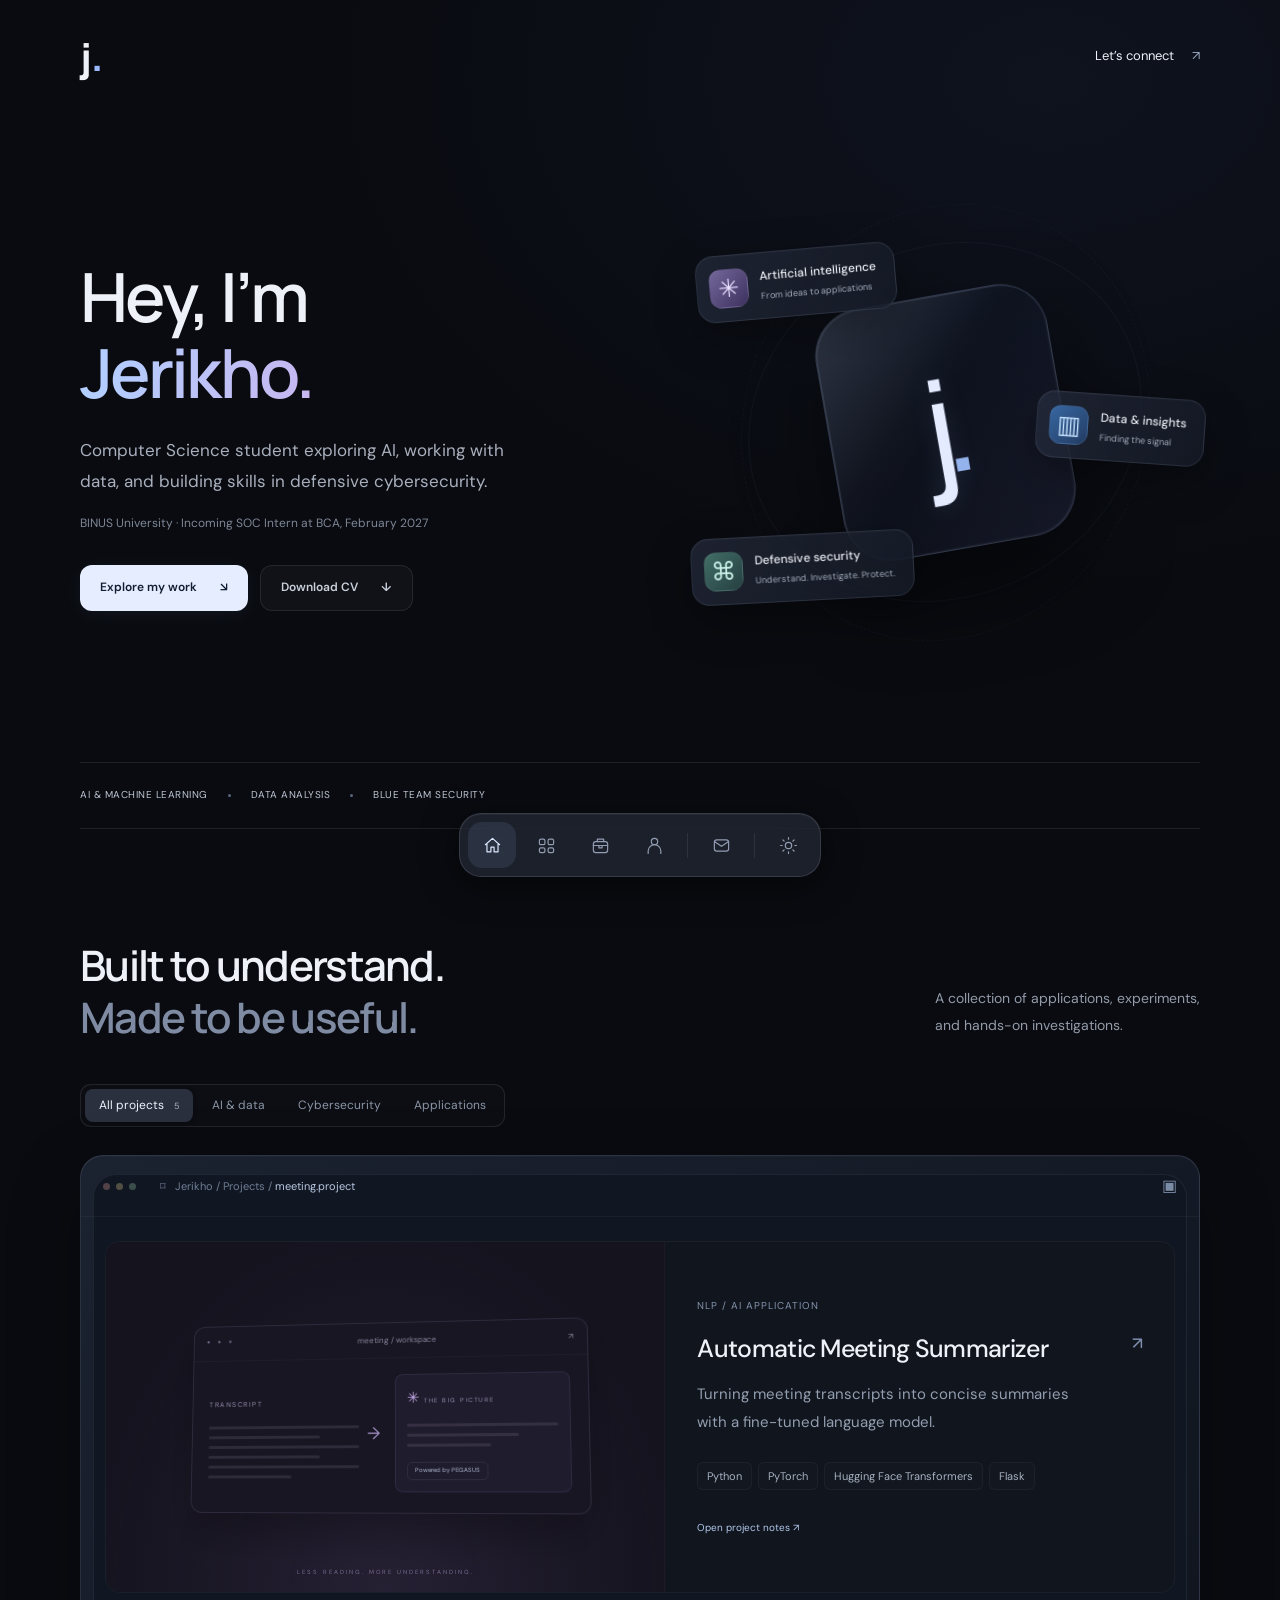
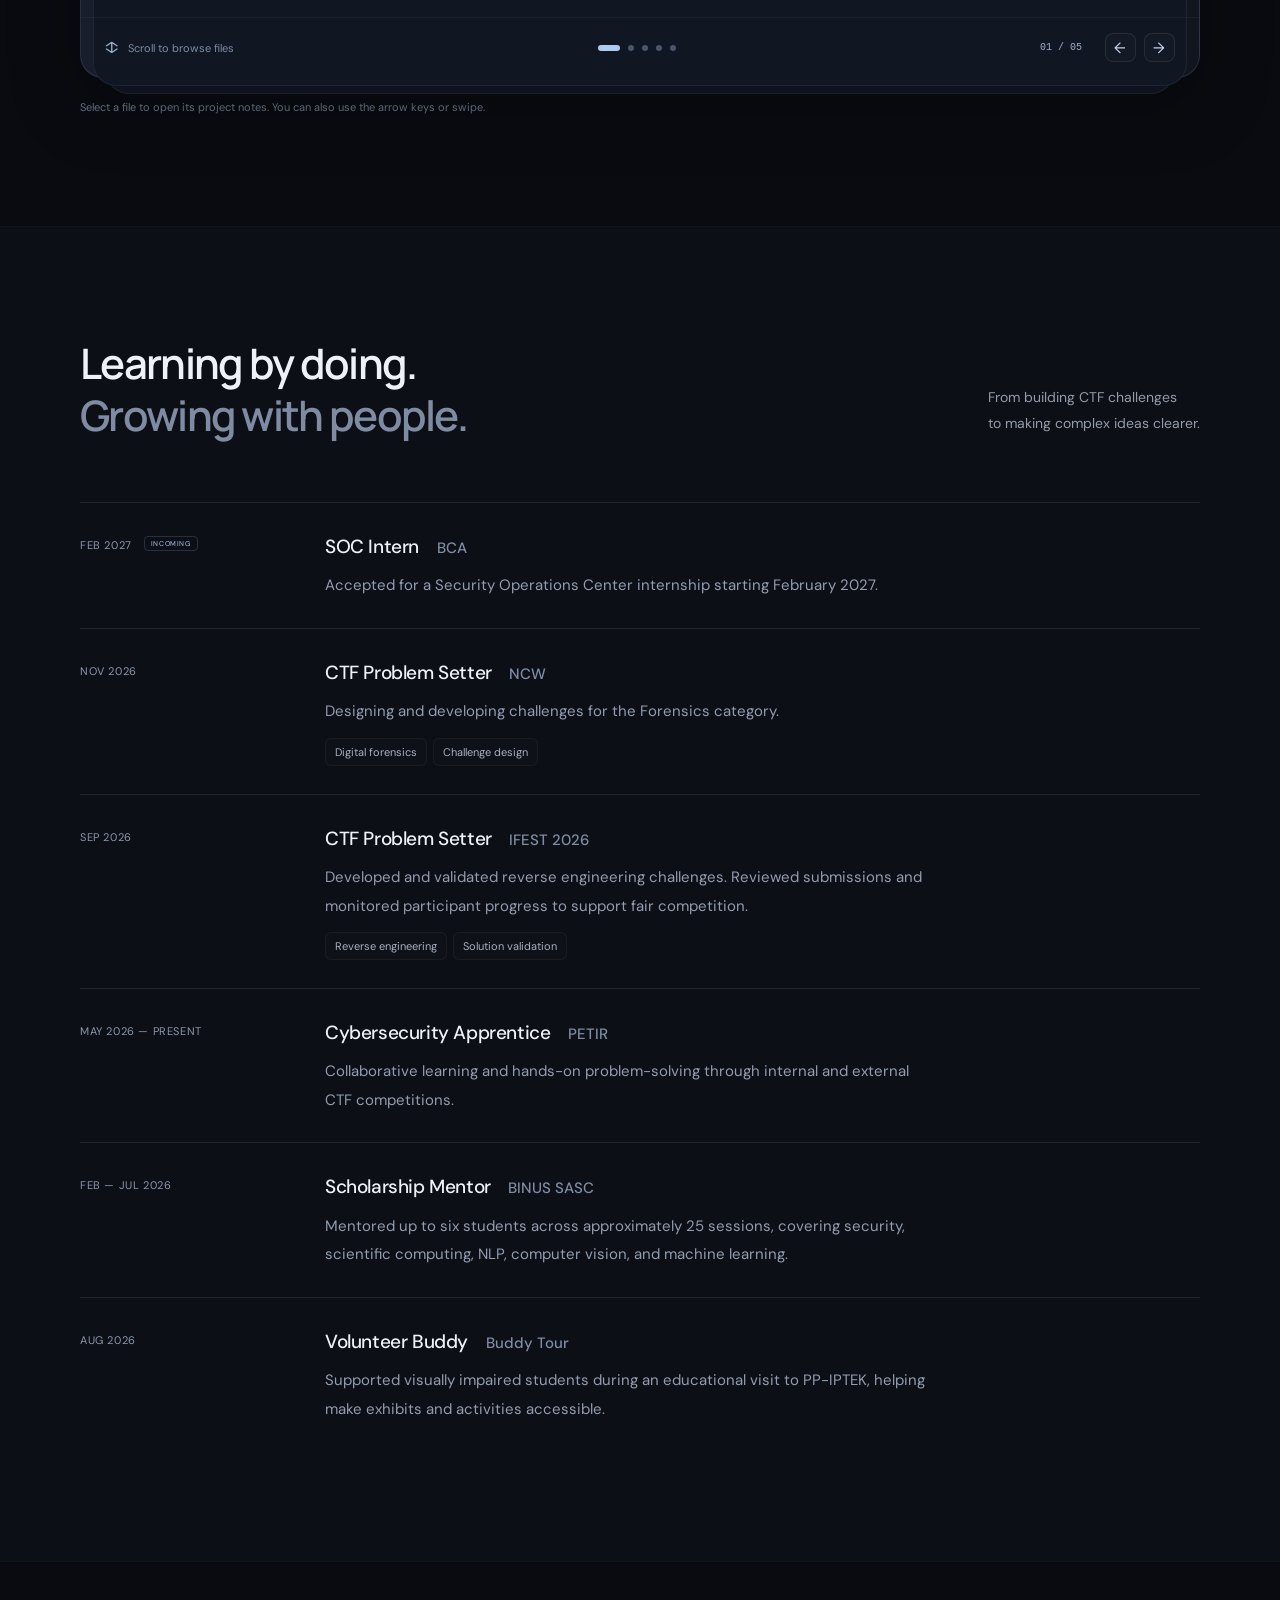
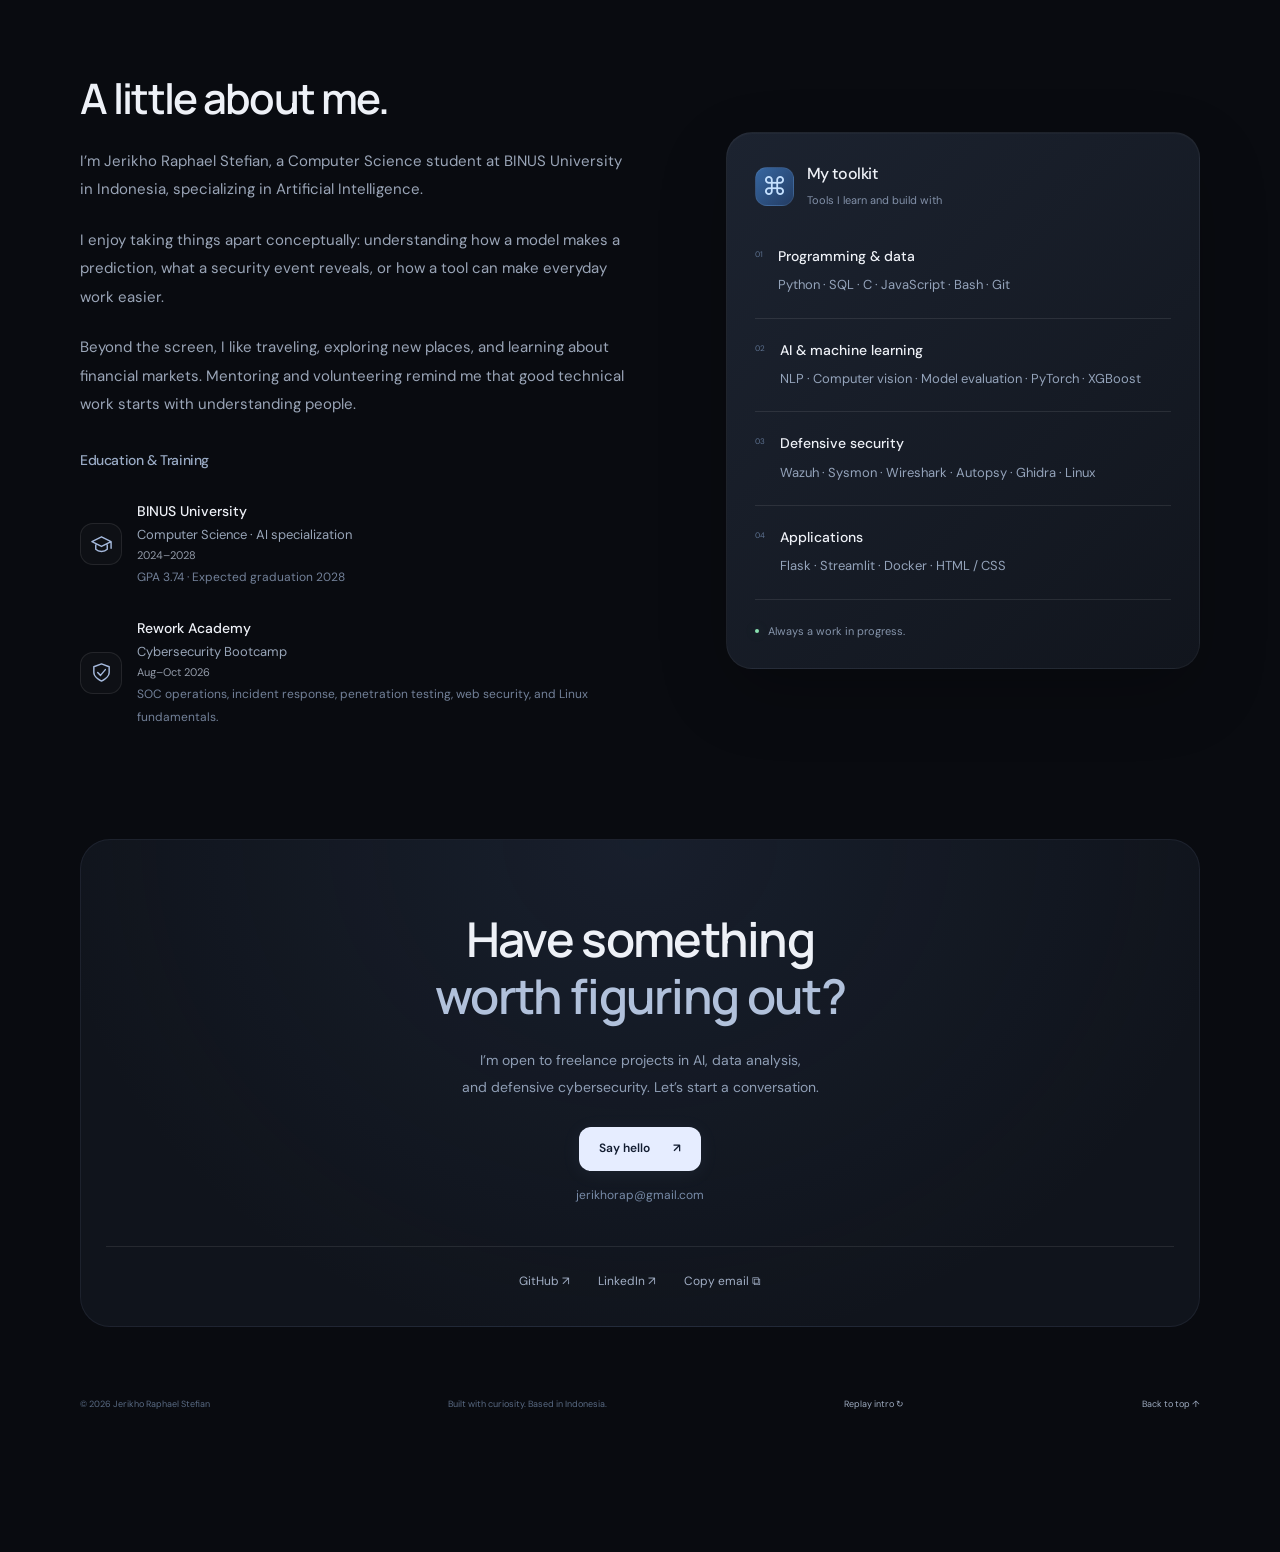
==== commit aaf80e2b: "Add portfolio admin and updated content" ====
--- a/index.html
+++ b/index.html
@@ -1,20 +1,20 @@
 <!doctype html>
-<html lang="en" data-theme="dark"><head><meta charset="UTF-8"><meta name="viewport" content="width=device-width,initial-scale=1"><script>try{document.documentElement.dataset.theme=localStorage.getItem('jerikho-theme')==='light'?'light':'dark'}catch{}</script><script>try{if(!sessionStorage.getItem('jerikho-intro-v1')&&!matchMedia('(prefers-reduced-motion: reduce)').matches)document.documentElement.classList.add('intro-pending')}catch{}</script><meta name="theme-color" content="#090b10"><meta name="description" content="Jerikho Raphael Stefian — Computer Science student exploring AI, data, and defensive cybersecurity. Projects, experience, and ways to work together."><title>Jerikho Stefian — AI, Data & Security</title><link rel="icon" href="data:image/svg+xml,%3Csvg xmlns='http://www.w3.org/2000/svg' viewBox='0 0 64 64'%3E%3Crect width='64' height='64' rx='18' fill='%231d2535'/%3E%3Ctext x='32' y='44' font-size='40' fill='white' text-anchor='middle' font-family='Arial'%3Ej%3C/text%3E%3C/svg%3E"><link rel="stylesheet" href="style.css"><link rel="stylesheet" href="deck.css"><link rel="stylesheet" href="intro.css"><link rel="stylesheet" href="theme.css"><script src="theme.js" defer></script><script src="intro.js" defer></script><script src="app.js" defer></script></head>
+<html lang="en" data-theme="dark"><head><meta charset="UTF-8"><meta name="viewport" content="width=device-width,initial-scale=1"><script>try{document.documentElement.dataset.theme=localStorage.getItem('jerikho-theme')==='light'?'light':'dark'}catch{}</script><script>try{if(!sessionStorage.getItem('jerikho-intro-v1')&&!matchMedia('(prefers-reduced-motion: reduce)').matches)document.documentElement.classList.add('intro-pending')}catch{}</script><meta name="theme-color" content="#090b10"><meta name="description" content="Jerikho Raphael Stefian — Computer Science student exploring AI, data, and defensive cybersecurity. Projects, experience, and ways to work together."><title>Jerikho Stefian — AI, Data & Security</title><link rel="icon" href="data:image/svg+xml,%3Csvg xmlns='http://www.w3.org/2000/svg' viewBox='0 0 64 64'%3E%3Crect width='64' height='64' rx='18' fill='%231d2535'/%3E%3Ctext x='32' y='44' font-size='40' fill='white' text-anchor='middle' font-family='Arial'%3Ej%3C/text%3E%3C/svg%3E"><link rel="stylesheet" href="style.css"><link rel="stylesheet" href="deck.css"><link rel="stylesheet" href="intro.css"><link rel="stylesheet" href="theme.css"><script src="theme.js" defer></script><script src="intro.js" defer></script><link rel="stylesheet" href="readability.css"><script src="config.js" defer></script><script src="content.js" defer></script><script src="app.js" defer></script></head>
 <body><div class="site-intro" id="site-intro" role="dialog" aria-modal="true" aria-label="Welcome to Jerikho’s portfolio"><div class="intro-stage" aria-hidden="true"><div class="intro-halo"></div><div class="intro-orbit"></div><div class="intro-orbit second"></div><div class="intro-cross"></div><div class="intro-cross two"></div><div class="intro-glass"><div class="intro-monogram">j<span>.</span></div></div><div class="intro-fragment fragment-ai"><b>✳</b> INTELLIGENCE</div><div class="intro-fragment fragment-data"><b>▥</b> INSIGHT</div><div class="intro-fragment fragment-security"><b>⌘</b> DEFENSE</div><div class="intro-caption"><strong>JERIKHO STEFIAN</strong></div></div><button class="intro-skip" id="skip-intro">Skip intro ↗</button></div><a class="skip" href="#main">Skip to content</a><div class="ambient" aria-hidden="true"></div>
 <header class="topbar wrap"><a class="wordmark" href="#home" aria-label="Jerikho home">j<span>.</span></a><div class="header-actions"><a class="top-contact" href="mailto:jerikhorap@gmail.com">Let’s connect <span>↗</span></a></div></header>
-<main id="main"><section class="hero wrap" id="home"><div class="hero-copy"><h1>Hey, I’m<br><span class="gradient-text">Jerikho.</span></h1><p class="intro">Computer Science student exploring AI, working with data, and building skills in defensive cybersecurity.</p><p class="hero-sub">BINUS University · Incoming SOC Intern at BCA, February 2027</p><div class="hero-actions"><a class="button primary" href="#work">Explore my work <span>↘</span></a><a class="button secondary" href="Jerikho-Stefian-CV.docx" download>Download CV <span>↓</span></a></div></div>
+<main id="main"><section class="hero wrap" id="home"><div class="hero-copy"><h1>Hey, I’m<br><span class="gradient-text">Jerikho.</span></h1><p class="intro">Computer Science student exploring AI, working with data, and building skills in defensive cybersecurity.</p><p class="hero-sub">BINUS University · Incoming SOC Intern at BCA, February 2027</p><div class="hero-actions"><a class="button primary" href="#work">Explore my work <span>↘</span></a><a class="button secondary" href="/Jerikho-Stefian-CV.pdf" download>Download CV <span>↓</span></a></div></div>
 <div class="hero-art" aria-label="Three connected fields: artificial intelligence, data analysis, and defensive security"><div class="orbit orbit-one"></div><div class="orbit orbit-two"></div><div class="glass-art"><div class="glass-shine"></div><div class="core-mark">j<span>.</span></div></div><div class="floating-chip chip-ai"><span class="app-icon violet">✳</span><div><strong>Artificial intelligence</strong><small>From ideas to applications</small></div></div><div class="floating-chip chip-data"><span class="app-icon blue">▥</span><div><strong>Data & insights</strong><small>Finding the signal</small></div></div><div class="floating-chip chip-security"><span class="app-icon green">⌘</span><div><strong>Defensive security</strong><small>Understand. Investigate. Protect.</small></div></div></div></section>
 <div class="intro-strip wrap"><div><span>AI & MACHINE LEARNING</span><i></i><span>DATA ANALYSIS</span><i></i><span>BLUE TEAM SECURITY</span></div></div>
 <section class="section wrap" id="work"><div class="section-top"><div><h2>Built to understand.<br><span>Made to be useful.</span></h2></div><p>A collection of applications, experiments,<br>and hands-on investigations.</p></div><div class="filters" role="group" aria-label="Filter projects"><button class="active" data-filter="all" aria-pressed="true">All projects <span>5</span></button><button data-filter="ai" aria-pressed="false">AI & data</button><button data-filter="security" aria-pressed="false">Cybersecurity</button><button data-filter="app" aria-pressed="false">Applications</button></div>
 <div class="file-browser" role="region" aria-label="Project file viewer" tabindex="0"><div class="file-toolbar"><div class="file-window-dots" aria-hidden="true"><i></i><i></i><i></i></div><span class="file-path">⌑ &nbsp; Jerikho / Projects / <strong id="file-name">meeting-summarizer.project</strong></span><span class="file-toolbar-view" aria-hidden="true">▣</span></div><div class="deck-stage"><div class="project-grid" id="projects">
 <article class="project-card featured" data-category="ai"><button class="project-open" data-project="meeting" aria-label="Read Automatic Meeting Summarizer case study"><div class="project-visual visual-meeting"><div class="mock-window"><div class="window-bar"><span>● ● ●</span><span>meeting / workspace</span><span>↗</span></div><div class="meeting-body"><div class="transcript"><span class="mini-label">TRANSCRIPT</span><div class="text-lines"><i></i><i></i><i></i><i></i><i></i><i></i></div></div><div class="flow-arrow">→</div><div class="summary"><span class="spark">✳</span><span class="mini-label">THE BIG PICTURE</span><div class="text-lines"><i></i><i></i><i></i></div><span class="tiny-pill">Powered by PEGASUS</span></div></div></div><span class="visual-caption">LESS READING. MORE UNDERSTANDING.</span></div><div class="project-info"><div class="project-kicker">NATURAL LANGUAGE PROCESSING <span>01</span></div><h3>Automatic Meeting Summarizer <span>↗</span></h3><p>Turning meeting transcripts into concise summaries with a fine-tuned language model.</p><div class="tags"><span>Python</span><span>PEGASUS</span><span>Flask</span></div></div></button></article>
-<article class="project-card" data-category="ai"><button class="project-open" data-project="housing" aria-label="Read House Price Prediction case study"><div class="project-visual visual-housing"><div class="chart-title"><span>House price prediction</span><span class="tiny-pill">Ames Housing</span></div><svg viewBox="0 0 380 170" class="price-chart" role="img" aria-label="Decorative illustration of a regression trend, not measured model results"><defs><linearGradient id="fill" x1="0" y1="0" x2="0" y2="1"><stop stop-color="#70acff" stop-opacity=".28"/><stop offset="1" stop-color="#70acff" stop-opacity="0"/></linearGradient></defs><path d="M10 40H370M10 85H370M10 130H370" stroke="#ffffff0d"/><path d="M10 145Q65 133 100 114T180 94T260 63T370 18V165H10Z" fill="url(#fill)"/><path d="M10 145Q65 133 100 114T180 94T260 63T370 18" stroke="#84b8ff" stroke-width="3" fill="none"/><g fill="#9fc9ff"><circle cx="60" cy="134" r="4"/><circle cx="103" cy="104" r="4"/><circle cx="143" cy="118" r="4"/><circle cx="201" cy="76" r="4"/><circle cx="256" cy="71" r="4"/><circle cx="305" cy="40" r="4"/><circle cx="350" cy="21" r="4"/></g></svg><div class="chart-bottom"><span>PROPERTY FEATURES</span><span>→</span><strong>Price estimate</strong></div></div><div class="project-info"><div class="project-kicker">REGRESSION & DATA <span>02</span></div><h3>House Price Prediction <span>↗</span></h3><p>Connecting a machine learning model to an interactive property price estimator.</p><div class="tags"><span>XGBoost</span><span>Streamlit</span><span>Python</span></div></div></button></article>
-<article class="project-card" data-category="security"><button class="project-open" data-project="soc" aria-label="Read Mini SOC Lab case study"><div class="project-visual visual-soc"><div class="terminal-bar"><span class="terminal-dot"></span> endpoint-monitor / lab</div><div class="terminal-code"><p><span>01</span> Collect Windows telemetry</p><p><span>02</span> Review authentication events</p><p><span>03</span> Investigate security alerts</p><p class="terminal-last"><b>›</b> follow the evidence<span class="cursor">_</span></p></div><div class="monitor-label"><span class="status-dot"></span> WAZUH + SYSMON</div></div><div class="project-info"><div class="project-kicker">DEFENSIVE SECURITY <span>03</span></div><h3>Mini SOC Lab <span>↗</span></h3><p>Exploring endpoint telemetry, Windows event logs, and security alert investigation.</p><div class="tags"><span>Wazuh</span><span>Sysmon</span><span>Log analysis</span></div></div></button></article>
-<article class="project-card" data-category="ai security"><button class="project-open" data-project="malware" aria-label="Read Malware Image Classification case study"><div class="project-visual visual-malware"><div class="pixel-grid" aria-hidden="true"></div><div class="scan-frame"><span>IMAGE REPRESENTATION</span><div class="scan-line"></div><strong>Patterns beneath<br>the pixels.</strong></div></div><div class="project-info"><div class="project-kicker">MACHINE LEARNING × SECURITY <span>04</span></div><h3>Malware Image Classification <span>↗</span></h3><p>Exploring image-based representations for machine learning malware classification.</p><div class="tags"><span>Machine learning</span><span>Image classification</span></div></div></button></article>
-<article class="project-card" data-category="app"><button class="project-open" data-project="split" aria-label="Read SplitEase case study"><div class="project-visual visual-split"><div class="receipt"><span class="receipt-icon">≋</span><strong>SplitEase</strong><small>Shared expenses, simplified.</small><div class="receipt-rule"></div><div class="receipt-row"><span>Scan a receipt</span><span>↗</span></div><div class="receipt-row"><span>Share a session</span><span>↗</span></div><div class="receipt-rule"></div><span class="receipt-total">Less math. More moments.</span></div></div><div class="project-info"><div class="project-kicker">MOBILE APPLICATION <span>05</span></div><h3>SplitEase <span>↗</span></h3><p>An Android app for splitting bills with receipt recognition and shared sessions.</p><div class="tags"><span>Android</span><span>Cloud Vision OCR</span><span>Firebase</span></div></div></button></article>
+<article class="project-card" hidden data-category="ai"><button class="project-open" data-project="housing" aria-label="Read House Price Prediction case study"><div class="project-visual visual-housing"><div class="chart-title"><span>House price prediction</span><span class="tiny-pill">Ames Housing</span></div><svg viewBox="0 0 380 170" class="price-chart" role="img" aria-label="Decorative illustration of a regression trend, not measured model results"><defs><linearGradient id="fill" x1="0" y1="0" x2="0" y2="1"><stop stop-color="#70acff" stop-opacity=".28"/><stop offset="1" stop-color="#70acff" stop-opacity="0"/></linearGradient></defs><path d="M10 40H370M10 85H370M10 130H370" stroke="#ffffff0d"/><path d="M10 145Q65 133 100 114T180 94T260 63T370 18V165H10Z" fill="url(#fill)"/><path d="M10 145Q65 133 100 114T180 94T260 63T370 18" stroke="#84b8ff" stroke-width="3" fill="none"/><g fill="#9fc9ff"><circle cx="60" cy="134" r="4"/><circle cx="103" cy="104" r="4"/><circle cx="143" cy="118" r="4"/><circle cx="201" cy="76" r="4"/><circle cx="256" cy="71" r="4"/><circle cx="305" cy="40" r="4"/><circle cx="350" cy="21" r="4"/></g></svg><div class="chart-bottom"><span>PROPERTY FEATURES</span><span>→</span><strong>Price estimate</strong></div></div><div class="project-info"><div class="project-kicker">REGRESSION & DATA <span>02</span></div><h3>House Price Prediction <span>↗</span></h3><p>Connecting a machine learning model to an interactive property price estimator.</p><div class="tags"><span>XGBoost</span><span>Streamlit</span><span>Python</span></div></div></button></article>
+<article class="project-card" hidden data-category="security"><button class="project-open" data-project="soc" aria-label="Read Mini SOC Lab case study"><div class="project-visual visual-soc"><div class="terminal-bar"><span class="terminal-dot"></span> endpoint-monitor / lab</div><div class="terminal-code"><p><span>01</span> Collect Windows telemetry</p><p><span>02</span> Review authentication events</p><p><span>03</span> Investigate security alerts</p><p class="terminal-last"><b>›</b> follow the evidence<span class="cursor">_</span></p></div><div class="monitor-label"><span class="status-dot"></span> WAZUH + SYSMON</div></div><div class="project-info"><div class="project-kicker">DEFENSIVE SECURITY <span>03</span></div><h3>Mini SOC Lab <span>↗</span></h3><p>Exploring endpoint telemetry, Windows event logs, and security alert investigation.</p><div class="tags"><span>Wazuh</span><span>Sysmon</span><span>Log analysis</span></div></div></button></article>
+<article class="project-card" hidden data-category="ai security"><button class="project-open" data-project="malware" aria-label="Read Malware Image Classification case study"><div class="project-visual visual-malware"><div class="pixel-grid" aria-hidden="true"></div><div class="scan-frame"><span>IMAGE REPRESENTATION</span><div class="scan-line"></div><strong>Patterns beneath<br>the pixels.</strong></div></div><div class="project-info"><div class="project-kicker">MACHINE LEARNING × SECURITY <span>04</span></div><h3>Malware Image Classification <span>↗</span></h3><p>Exploring image-based representations for machine learning malware classification.</p><div class="tags"><span>Machine learning</span><span>Image classification</span></div></div></button></article>
+<article class="project-card" hidden data-category="app"><button class="project-open" data-project="split" aria-label="Read SplitEase case study"><div class="project-visual visual-split"><div class="receipt"><span class="receipt-icon">≋</span><strong>SplitEase</strong><small>Shared expenses, simplified.</small><div class="receipt-rule"></div><div class="receipt-row"><span>Scan a receipt</span><span>↗</span></div><div class="receipt-row"><span>Share a session</span><span>↗</span></div><div class="receipt-rule"></div><span class="receipt-total">Less math. More moments.</span></div></div><div class="project-info"><div class="project-kicker">MOBILE APPLICATION <span>05</span></div><h3>SplitEase <span>↗</span></h3><p>An Android app for splitting bills with receipt recognition and shared sessions.</p><div class="tags"><span>Android</span><span>Cloud Vision OCR</span><span>Firebase</span></div></div></button></article>
 </div></div><div class="file-controls"><div class="file-hint"><span>↕</span> Scroll to browse files</div><div class="deck-pagination" aria-label="Choose project"></div><div class="file-arrows"><span id="file-count" aria-live="polite" aria-atomic="true">01 / 05</span><button id="previous-project" aria-label="Previous project">←</button><button id="next-project" aria-label="Next project">→</button></div></div></div><p class="work-note">Select a file to open its project notes. You can also use the arrow keys or swipe.</p></section>
 <section class="section experience-section" id="experience"><div class="wrap"><div class="section-top"><div><h2>Learning by doing.<br><span>Growing with people.</span></h2></div><p>From building CTF challenges<br>to making complex ideas clearer.</p></div><div class="timeline"><article class="timeline-item"><div class="timeline-date">FEB 2027 <span class="future-label">INCOMING</span></div><div><h3>SOC Intern <span class="company">BCA</span></h3><p>Accepted for a Security Operations Center internship starting February 2027.</p></div><span class="timeline-symbol">↗</span></article><article class="timeline-item"><div class="timeline-date">NOV 2026</div><div><h3>CTF Problem Setter <span class="company">NCW</span></h3><p>Designing and developing challenges for the Forensics category.</p><div class="tags"><span>Digital forensics</span><span>Challenge design</span></div></div></article><article class="timeline-item"><div class="timeline-date">SEP 2026</div><div><h3>CTF Problem Setter <span class="company">IFEST 2026</span></h3><p>Developed and validated reverse engineering challenges. Reviewed submissions and monitored participant progress to support fair competition.</p><div class="tags"><span>Reverse engineering</span><span>Solution validation</span></div></div></article><article class="timeline-item"><div class="timeline-date">MAY 2026 — PRESENT</div><div><h3>Cybersecurity Apprentice <span class="company">PETIR</span></h3><p>Collaborative learning and hands-on problem-solving through internal and external CTF competitions.</p></div></article><article class="timeline-item"><div class="timeline-date">FEB — JUL 2026</div><div><h3>Scholarship Mentor <span class="company">BINUS SASC</span></h3><p>Mentored up to six students across approximately 25 sessions, covering security, scientific computing, NLP, computer vision, and machine learning.</p></div></article><article class="timeline-item"><div class="timeline-date">AUG 2026</div><div><h3>Volunteer Buddy <span class="company">Buddy Tour</span></h3><p>Supported visually impaired students during an educational visit to PP-IPTEK, helping make exhibits and activities accessible.</p></div></article></div></div></section>
-<section class="section wrap" id="about"><div class="about-grid"><div class="about-copy"><h2>Analytical by nature.<br><span>Curious by default.</span></h2><p>I’m Jerikho Raphael Stefian, a Computer Science student at BINUS University in Indonesia, specializing in Artificial Intelligence.</p><p>I enjoy taking things apart conceptually: understanding how a model makes a prediction, what a security event reveals, or how a tool can make everyday work easier.</p><p>Beyond the screen, I like traveling, exploring new places, and learning about financial markets. Mentoring and volunteering remind me that good technical work starts with understanding people.</p><h3 class="education-heading">Education &amp; Training</h3><div class="education-note"><span class="education-icon">↗</span><div><strong>BINUS University</strong><span>Computer Science · AI specialization</span><small>GPA 3.74 · Expected graduation 2028</small></div></div><div class="education-note bootcamp"><span class="education-icon">⌘</span><div><strong>Rework Academy</strong><span>Cybersecurity Bootcamp · Aug–Oct 2026</span><small>SOC operations, incident response, penetration testing,<br>web security, and Linux fundamentals.</small></div></div></div><aside class="toolbox"><div class="toolbox-header"><span class="app-icon blue">⌘</span><div><h3>My toolkit</h3><small>Tools I learn and build with</small></div></div><div class="tool-row"><span>01</span><div><h4>Programming & data</h4><p>Python · SQL · C · JavaScript · Bash · Git</p></div></div><div class="tool-row"><span>02</span><div><h4>AI & machine learning</h4><p>NLP · Computer vision · Model evaluation · PyTorch · XGBoost</p></div></div><div class="tool-row"><span>03</span><div><h4>Defensive security</h4><p>Wazuh · Sysmon · Wireshark · Autopsy · Ghidra · Linux</p></div></div><div class="tool-row"><span>04</span><div><h4>Applications</h4><p>Flask · Streamlit · Docker · HTML / CSS</p></div></div><div class="toolbox-footer"><span class="status-dot"></span> Always a work in progress.</div></aside></div></section>
+<section class="section wrap" id="about"><div class="about-grid"><div class="about-copy"><h2>A little about me.</h2><p>I’m Jerikho Raphael Stefian, a Computer Science student at BINUS University in Indonesia, specializing in Artificial Intelligence.</p><p>I enjoy taking things apart conceptually: understanding how a model makes a prediction, what a security event reveals, or how a tool can make everyday work easier.</p><p>Beyond the screen, I like traveling, exploring new places, and learning about financial markets. Mentoring and volunteering remind me that good technical work starts with understanding people.</p><h3 class="education-heading">Education &amp; Training</h3><div class="education-note"><span class="education-icon"><svg viewBox="0 0 24 24" aria-hidden="true"><path d="m2 9 10-5 10 5-10 5-10-5Zm4 3v5c3 3 9 3 12 0v-5M22 9v7"/></svg></span><div><strong>BINUS University</strong><span>Computer Science · AI specialization</span><small>GPA 3.74 · Expected graduation 2028</small></div></div><div class="education-note bootcamp"><span class="education-icon"><svg viewBox="0 0 24 24" aria-hidden="true"><path d="m12 3 8 3v6c0 5-8 9-8 9s-8-4-8-9V6l8-3Z"/><path d="m8 12 3 3 5-6"/></svg></span><div><strong>Rework Academy</strong><span>Cybersecurity Bootcamp · Aug–Oct 2026</span><small>SOC operations, incident response, penetration testing,<br>web security, and Linux fundamentals.</small></div></div></div><aside class="toolbox"><div class="toolbox-header"><span class="app-icon blue">⌘</span><div><h3>My toolkit</h3><small>Tools I learn and build with</small></div></div><div class="tool-row"><span>01</span><div><h4>Programming & data</h4><p>Python · SQL · C · JavaScript · Bash · Git</p></div></div><div class="tool-row"><span>02</span><div><h4>AI & machine learning</h4><p>NLP · Computer vision · Model evaluation · PyTorch · XGBoost</p></div></div><div class="tool-row"><span>03</span><div><h4>Defensive security</h4><p>Wazuh · Sysmon · Wireshark · Autopsy · Ghidra · Linux</p></div></div><div class="tool-row"><span>04</span><div><h4>Applications</h4><p>Flask · Streamlit · Docker · HTML / CSS</p></div></div><div class="toolbox-footer"><span class="status-dot"></span> Always a work in progress.</div></aside></div></section>
 <section class="contact-section wrap" id="contact"><div class="contact-card"><h2>Have something<br><span>worth figuring out?</span></h2><p>I’m open to freelance projects in AI, data analysis,<br>and defensive cybersecurity. Let’s start a conversation.</p><a class="button primary" href="mailto:jerikhorap@gmail.com">Say hello <span>↗</span></a><a class="email-link" href="mailto:jerikhorap@gmail.com">jerikhorap@gmail.com</a><div class="contact-links"><a href="https://github.com/lemaopisan" target="_blank" rel="noopener noreferrer">GitHub ↗</a><a href="https://www.linkedin.com/in/jerikho-stefian/" target="_blank" rel="noopener noreferrer">LinkedIn ↗</a><button id="copy-email">Copy email ⧉</button></div></div></section>
 </main><footer class="wrap footer"><span>© <span id="year">2026</span> Jerikho Raphael Stefian</span><span>Built with curiosity. Based in Indonesia.</span><button class="intro-replay" id="replay-intro">Replay intro ↻</button><a href="#home">Back to top ↑</a></footer>
 <nav class="dock" aria-label="Main navigation"><a href="#home" class="active" aria-label="Home"><svg viewBox="0 0 24 24"><path d="m3 11 9-8 9 8M5 10v10h5v-6h4v6h5V10"/></svg><span>Home</span></a><a href="#work" aria-label="Projects"><svg viewBox="0 0 24 24"><rect x="3" y="4" width="7" height="7" rx="2"/><rect x="14" y="4" width="7" height="7" rx="2"/><rect x="3" y="15" width="7" height="6" rx="2"/><rect x="14" y="15" width="7" height="6" rx="2"/></svg><span>Work</span></a><a href="#experience" aria-label="Experience"><svg viewBox="0 0 24 24"><rect x="3" y="7" width="18" height="14" rx="3"/><path d="M8 7V4h8v3M3 12h18M10 12v3h4v-3"/></svg><span>Journey</span></a><a href="#about" aria-label="About"><svg viewBox="0 0 24 24"><circle cx="12" cy="7" r="4"/><path d="M4 22v-3a8 8 0 0 1 16 0v3"/></svg><span>About</span></a><div class="dock-divider"></div><a href="#contact" aria-label="Contact"><svg viewBox="0 0 24 24"><rect x="3" y="5" width="18" height="14" rx="3"/><path d="m3 7 9 6 9-6"/></svg><span>Contact</span></a><div class="dock-divider" aria-hidden="true"></div><button class="theme-toggle" id="theme-toggle" aria-label="Switch to light mode" type="button"><svg class="sun-icon" viewBox="0 0 24 24" aria-hidden="true"><circle cx="12" cy="12" r="4"/><path d="M12 2v2m0 16v2M2 12h2m16 0h2M5 5l1.5 1.5m11 11L19 19M5 19l1.5-1.5m11-11L19 5"/></svg><svg class="moon-icon" viewBox="0 0 24 24" aria-hidden="true"><path d="M20.7 13A9 9 0 0 1 11 3.3 9 9 0 1 0 20.7 13Z"/></svg><span class="theme-label">Light</span></button></nav>
--- a/readability.css
+++ b/readability.css
@@ -0,0 +1,8 @@
+.hero-sub{font-size:12px;line-height:1.9}.section-top>p{font-size:14px}.project-info p,.file-browser .project-info p{font-size:15px;line-height:1.85}.project-info .tags span,.timeline .tags span{font-size:11px;padding:4px 9px}.file-browser .project-kicker{font-size:10px;letter-spacing:1px}.timeline-item p,.about-copy>p{font-size:15px;line-height:1.9}.timeline-date{font-size:11px}.company{font-size:15px}.tool-row h4{font-size:14px}.tool-row p{font-size:13px}.toolbox-header small,.toolbox-footer{font-size:11px}.education-heading{font-size:14px}.education-note strong{font-size:14px}.education-note div span{font-size:13px;line-height:1.8}.education-note small{font-size:12px;line-height:1.9}.education-icon svg{width:23px;height:23px;fill:none;stroke:currentColor;stroke-width:1.5;stroke-linecap:round;stroke-linejoin:round}.education-icon{flex-shrink:0}.education-date{font-size:11px!important;color:var(--muted)!important}.contact-card>p{font-size:14px}.contact-links,.contact-links button,.email-link{font-size:12px}.filters button{font-size:12px}.file-path{font-size:11px}.file-hint,.work-note{font-size:11px}#dialog-content p,#dialog-content li{font-size:14px}#dialog-content .detail-intro{font-size:16px}#dialog-content .tags span{font-size:11px}.file-browser .project-info{min-height:350px}.file-generic{display:flex;flex-direction:column;gap:15px;background:linear-gradient(145deg,#1c2940,#171c2d);color:#b9ceef}.file-generic svg{width:64px;height:64px;fill:none;stroke:currentColor;stroke-width:1}.file-generic span{font:11px monospace;color:#9eb3d4}.site-message{font-size:12px;color:var(--muted);padding:20px;text-align:center}.profile-paragraphs p+p{margin-top:22px}.profile-paragraphs p{font-size:15px;line-height:1.9;color:#9aa5b7}html[data-theme=light] .profile-paragraphs p{color:#596c87}
+@media(max-width:700px){.hero-sub{font-size:12px}.section-top>p{font-size:13px}.file-browser .project-info p{font-size:14px}.timeline-item p,.about-copy>p,.profile-paragraphs p{font-size:14px}.file-browser .project-card .project-info{min-height:290px}.filters button{font-size:11px;padding-inline:8px}.file-toolbar{font-size:10px}.file-path{font-size:9px}.file-hint,.work-note{font-size:10px}.contact-card>p{font-size:13px}.dock{width:calc(100% - 24px);max-width:440px;gap:4px;padding:8px;border-radius:22px}.dock a,.dock .theme-toggle{flex:1 1 0;min-width:0;width:auto;height:46px}.dock-divider{flex:0 0 1px;margin-inline:2px}.dock a svg,.dock .theme-toggle svg{width:21px;height:21px}.dock .theme-toggle .theme-label,.dock a>span{font-size:11px}#dialog-content{padding:24px}#dialog-content h2{font-size:28px}}
+@media(prefers-reduced-motion:reduce){*{scroll-behavior:auto!important}}
+
+.profile-paragraphs{margin-top:22px}
+.education-note .education-icon{display:flex;align-items:center;justify-content:center;width:42px;height:42px;flex:0 0 42px;line-height:0}
+.education-note .education-icon svg{display:block;flex:0 0 23px}
+.detail-intro,.detail-note,.timeline-item p{white-space:pre-line}
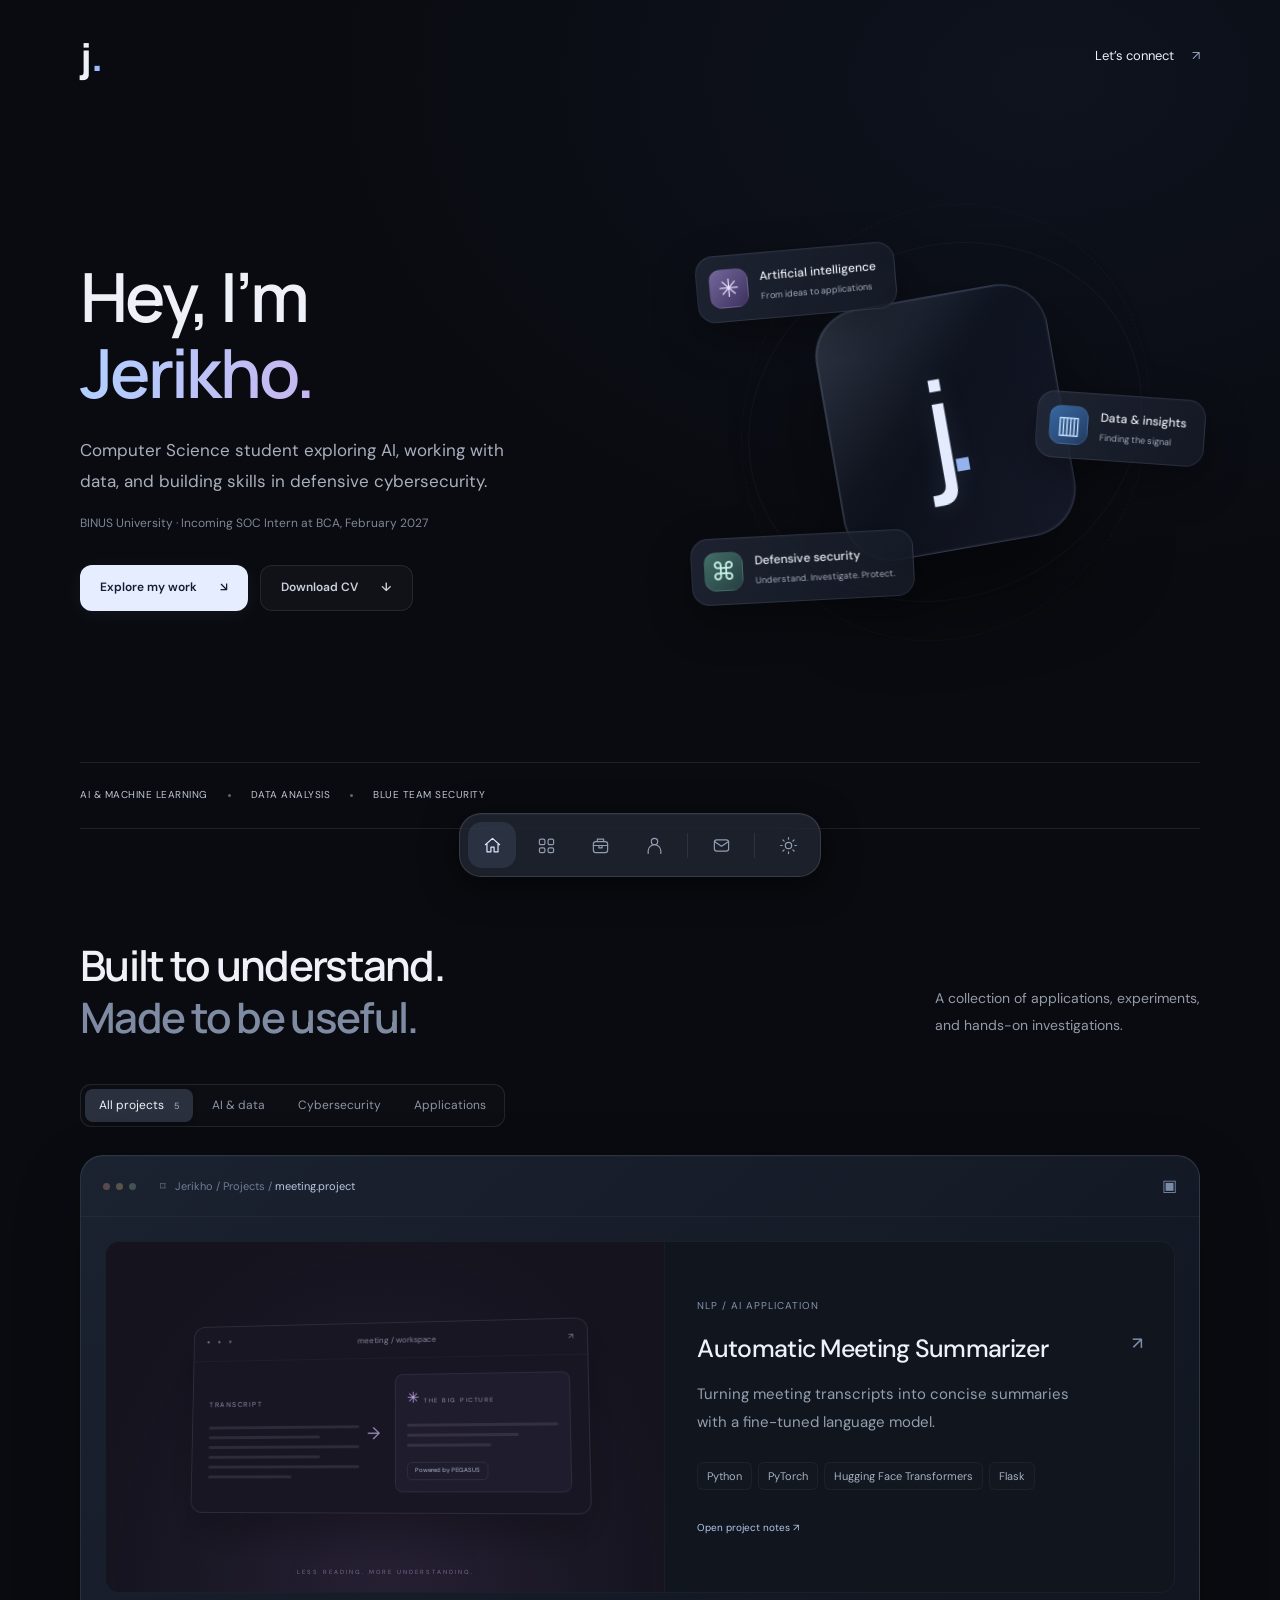
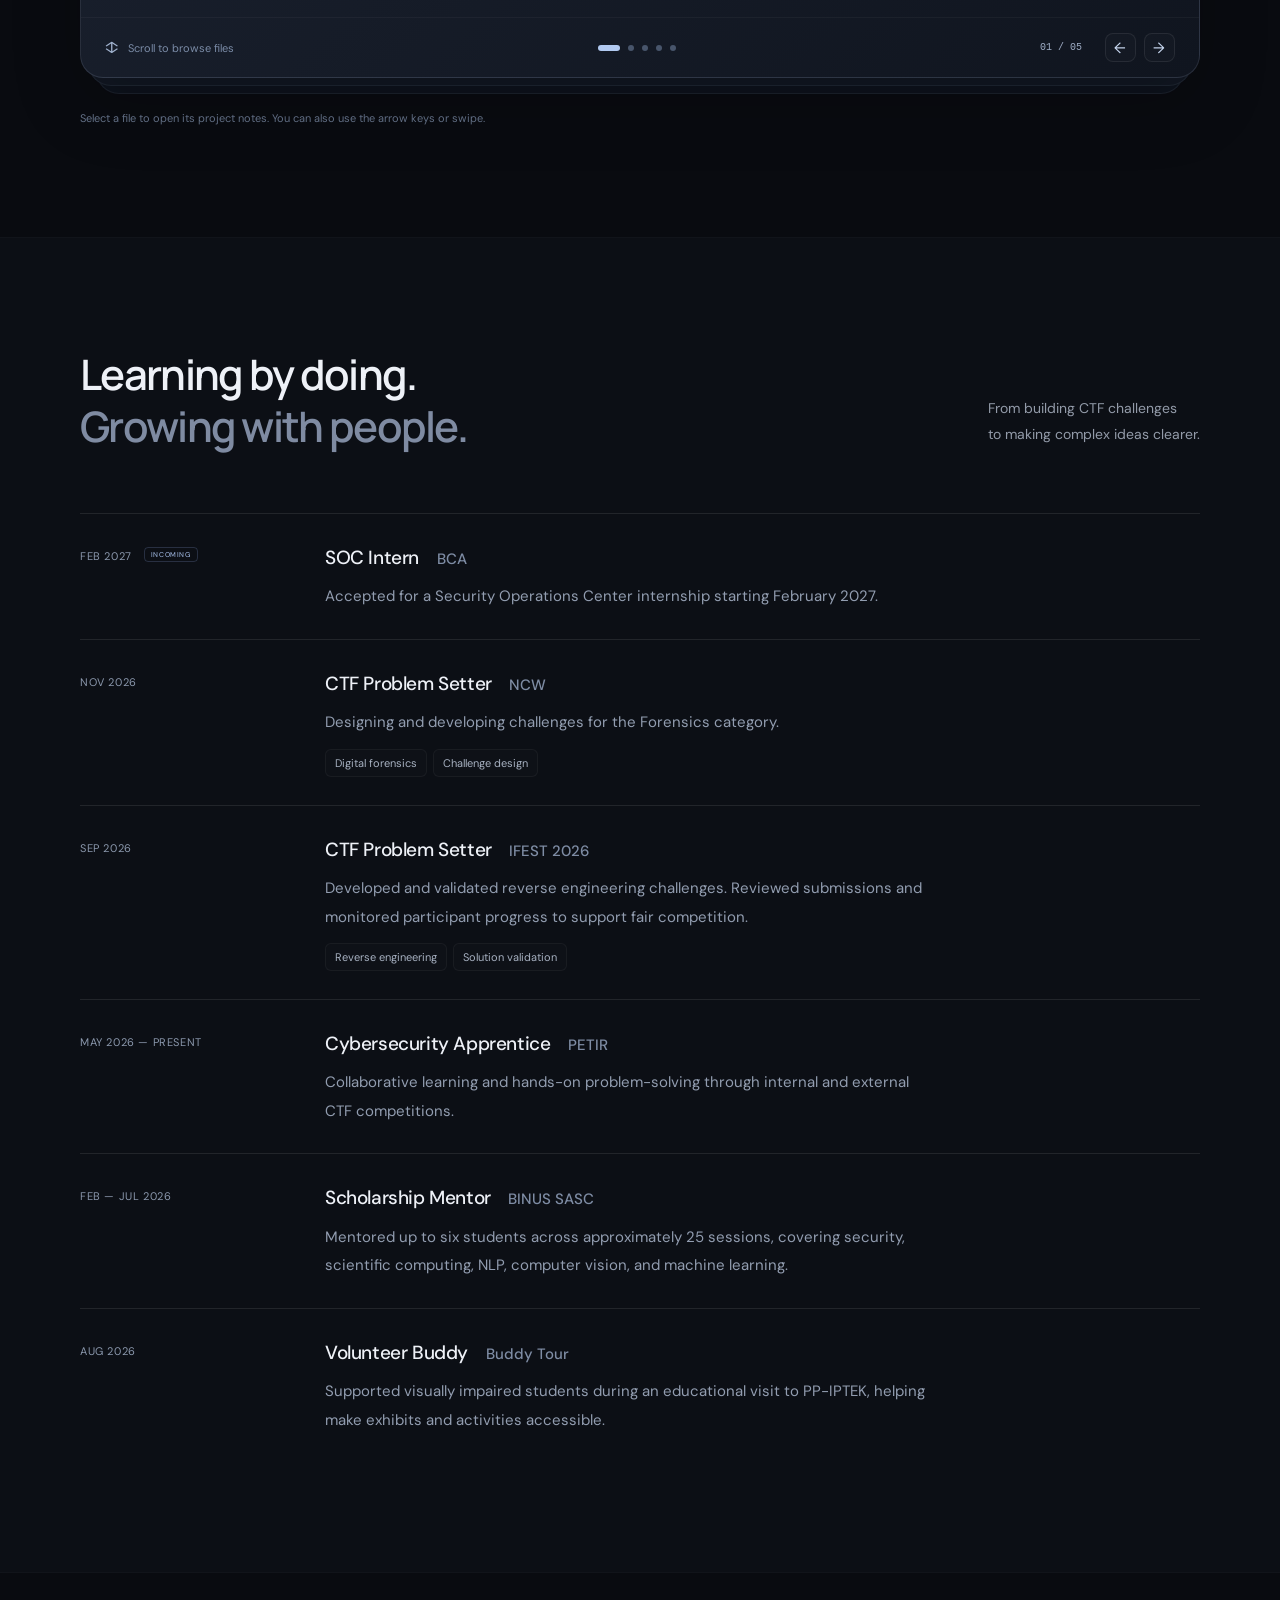
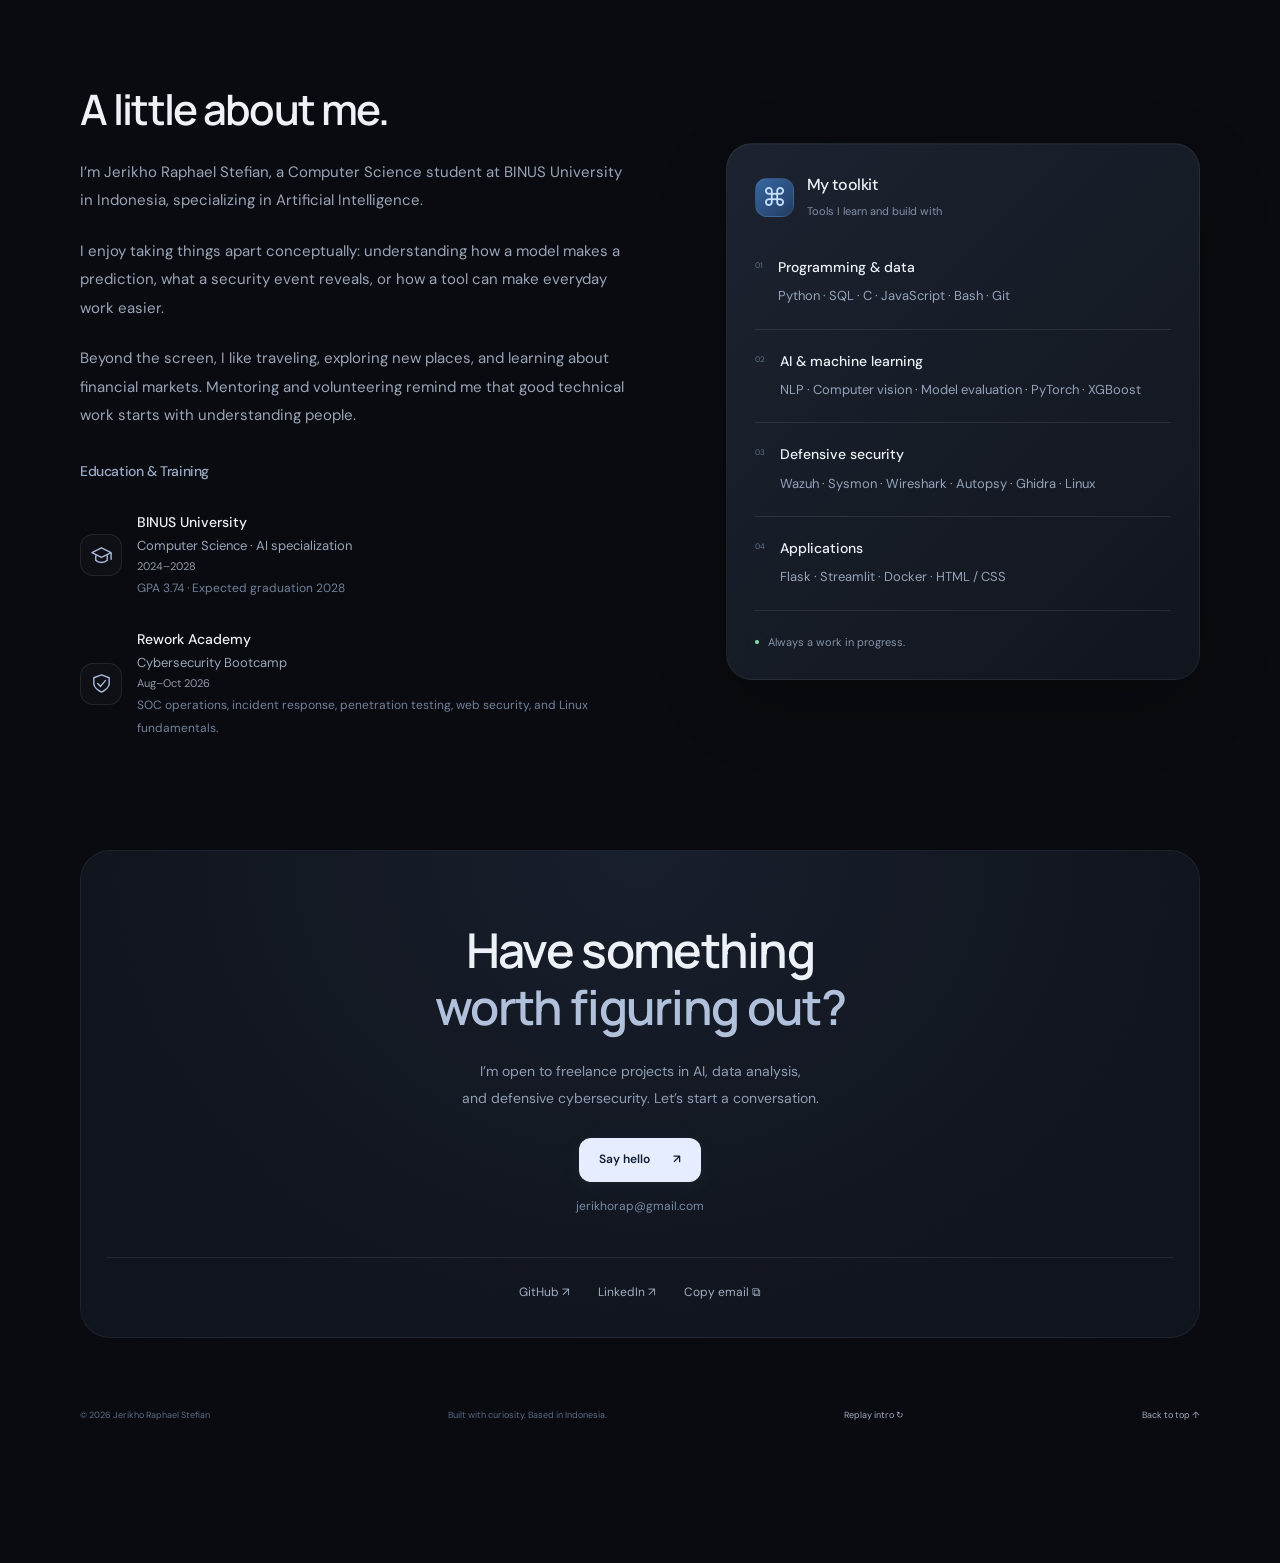
==== commit ea8aeb62: "add feature" ====
--- a/index.html
+++ b/index.html
@@ -1,18 +1,18 @@
 <!doctype html>
-<html lang="en" data-theme="dark"><head><meta charset="UTF-8"><meta name="viewport" content="width=device-width,initial-scale=1"><script>try{document.documentElement.dataset.theme=localStorage.getItem('jerikho-theme')==='light'?'light':'dark'}catch{}</script><script>try{if(!sessionStorage.getItem('jerikho-intro-v1')&&!matchMedia('(prefers-reduced-motion: reduce)').matches)document.documentElement.classList.add('intro-pending')}catch{}</script><meta name="theme-color" content="#090b10"><meta name="description" content="Jerikho Raphael Stefian — Computer Science student exploring AI, data, and defensive cybersecurity. Projects, experience, and ways to work together."><title>Jerikho Stefian — AI, Data & Security</title><link rel="icon" href="data:image/svg+xml,%3Csvg xmlns='http://www.w3.org/2000/svg' viewBox='0 0 64 64'%3E%3Crect width='64' height='64' rx='18' fill='%231d2535'/%3E%3Ctext x='32' y='44' font-size='40' fill='white' text-anchor='middle' font-family='Arial'%3Ej%3C/text%3E%3C/svg%3E"><link rel="stylesheet" href="style.css"><link rel="stylesheet" href="deck.css"><link rel="stylesheet" href="intro.css"><link rel="stylesheet" href="theme.css"><script src="theme.js" defer></script><script src="intro.js" defer></script><link rel="stylesheet" href="readability.css"><script src="config.js" defer></script><script src="content.js" defer></script><script src="app.js" defer></script></head>
+<html lang="en" data-theme="dark"><head><meta charset="UTF-8"><meta name="viewport" content="width=device-width,initial-scale=1"><script>try{document.documentElement.dataset.theme=localStorage.getItem('jerikho-theme')==='light'?'light':'dark'}catch{}</script><script>try{if(!sessionStorage.getItem('jerikho-intro-v1')&&!matchMedia('(prefers-reduced-motion: reduce)').matches)document.documentElement.classList.add('intro-pending')}catch{}</script><meta name="theme-color" content="#090b10"><meta name="description" content="Jerikho Raphael Stefian — Computer Science student exploring AI, data, and defensive cybersecurity. Projects, experience, and ways to work together."><title>Jerikho Stefian — AI, Data & Security</title><link rel="icon" href="data:image/svg+xml,%3Csvg xmlns='http://www.w3.org/2000/svg' viewBox='0 0 64 64'%3E%3Crect width='64' height='64' rx='18' fill='%231d2535'/%3E%3Ctext x='32' y='44' font-size='40' fill='white' text-anchor='middle' font-family='Arial'%3Ej%3C/text%3E%3C/svg%3E"><link rel="stylesheet" href="/assets/css/style.css"><link rel="stylesheet" href="/assets/css/deck.css"><link rel="stylesheet" href="/assets/css/intro.css"><link rel="stylesheet" href="/assets/css/theme.css"><script src="/assets/js/theme.js" defer></script><script src="/assets/js/intro.js" defer></script><link rel="stylesheet" href="/assets/css/readability.css?v=aligned-frames"><script src="/assets/js/config.js" defer></script><script src="/assets/js/content.js" defer></script><script src="/assets/js/app.js" defer></script></head>
 <body><div class="site-intro" id="site-intro" role="dialog" aria-modal="true" aria-label="Welcome to Jerikho’s portfolio"><div class="intro-stage" aria-hidden="true"><div class="intro-halo"></div><div class="intro-orbit"></div><div class="intro-orbit second"></div><div class="intro-cross"></div><div class="intro-cross two"></div><div class="intro-glass"><div class="intro-monogram">j<span>.</span></div></div><div class="intro-fragment fragment-ai"><b>✳</b> INTELLIGENCE</div><div class="intro-fragment fragment-data"><b>▥</b> INSIGHT</div><div class="intro-fragment fragment-security"><b>⌘</b> DEFENSE</div><div class="intro-caption"><strong>JERIKHO STEFIAN</strong></div></div><button class="intro-skip" id="skip-intro">Skip intro ↗</button></div><a class="skip" href="#main">Skip to content</a><div class="ambient" aria-hidden="true"></div>
 <header class="topbar wrap"><a class="wordmark" href="#home" aria-label="Jerikho home">j<span>.</span></a><div class="header-actions"><a class="top-contact" href="mailto:jerikhorap@gmail.com">Let’s connect <span>↗</span></a></div></header>
-<main id="main"><section class="hero wrap" id="home"><div class="hero-copy"><h1>Hey, I’m<br><span class="gradient-text">Jerikho.</span></h1><p class="intro">Computer Science student exploring AI, working with data, and building skills in defensive cybersecurity.</p><p class="hero-sub">BINUS University · Incoming SOC Intern at BCA, February 2027</p><div class="hero-actions"><a class="button primary" href="#work">Explore my work <span>↘</span></a><a class="button secondary" href="/Jerikho-Stefian-CV.pdf" download>Download CV <span>↓</span></a></div></div>
+<main id="main"><section class="hero wrap" id="home"><div class="hero-copy"><h1>Hey, I’m<br><span class="gradient-text">Jerikho.</span></h1><p class="intro">Computer Science student exploring AI, working with data, and building skills in defensive cybersecurity.</p><p class="hero-sub">BINUS University · Incoming SOC Intern at BCA, February 2027</p><div class="hero-actions"><a class="button primary" href="#work">Explore my work <span>↘</span></a><a class="button secondary" href="/assets/documents/Jerikho-Stefian-CV.pdf" download>Download CV <span>↓</span></a></div></div>
 <div class="hero-art" aria-label="Three connected fields: artificial intelligence, data analysis, and defensive security"><div class="orbit orbit-one"></div><div class="orbit orbit-two"></div><div class="glass-art"><div class="glass-shine"></div><div class="core-mark">j<span>.</span></div></div><div class="floating-chip chip-ai"><span class="app-icon violet">✳</span><div><strong>Artificial intelligence</strong><small>From ideas to applications</small></div></div><div class="floating-chip chip-data"><span class="app-icon blue">▥</span><div><strong>Data & insights</strong><small>Finding the signal</small></div></div><div class="floating-chip chip-security"><span class="app-icon green">⌘</span><div><strong>Defensive security</strong><small>Understand. Investigate. Protect.</small></div></div></div></section>
 <div class="intro-strip wrap"><div><span>AI & MACHINE LEARNING</span><i></i><span>DATA ANALYSIS</span><i></i><span>BLUE TEAM SECURITY</span></div></div>
 <section class="section wrap" id="work"><div class="section-top"><div><h2>Built to understand.<br><span>Made to be useful.</span></h2></div><p>A collection of applications, experiments,<br>and hands-on investigations.</p></div><div class="filters" role="group" aria-label="Filter projects"><button class="active" data-filter="all" aria-pressed="true">All projects <span>5</span></button><button data-filter="ai" aria-pressed="false">AI & data</button><button data-filter="security" aria-pressed="false">Cybersecurity</button><button data-filter="app" aria-pressed="false">Applications</button></div>
-<div class="file-browser" role="region" aria-label="Project file viewer" tabindex="0"><div class="file-toolbar"><div class="file-window-dots" aria-hidden="true"><i></i><i></i><i></i></div><span class="file-path">⌑ &nbsp; Jerikho / Projects / <strong id="file-name">meeting-summarizer.project</strong></span><span class="file-toolbar-view" aria-hidden="true">▣</span></div><div class="deck-stage"><div class="project-grid" id="projects">
+<div class="file-browser" role="region" aria-label="Project file viewer" tabindex="0"><div class="file-front"><div class="file-toolbar"><div class="file-window-dots" aria-hidden="true"><i></i><i></i><i></i></div><span class="file-path">⌑ &nbsp; Jerikho / Projects / <strong id="file-name">meeting-summarizer.project</strong></span><span class="file-toolbar-view" aria-hidden="true">▣</span></div><div class="deck-stage"><div class="project-grid" id="projects">
 <article class="project-card featured" data-category="ai"><button class="project-open" data-project="meeting" aria-label="Read Automatic Meeting Summarizer case study"><div class="project-visual visual-meeting"><div class="mock-window"><div class="window-bar"><span>● ● ●</span><span>meeting / workspace</span><span>↗</span></div><div class="meeting-body"><div class="transcript"><span class="mini-label">TRANSCRIPT</span><div class="text-lines"><i></i><i></i><i></i><i></i><i></i><i></i></div></div><div class="flow-arrow">→</div><div class="summary"><span class="spark">✳</span><span class="mini-label">THE BIG PICTURE</span><div class="text-lines"><i></i><i></i><i></i></div><span class="tiny-pill">Powered by PEGASUS</span></div></div></div><span class="visual-caption">LESS READING. MORE UNDERSTANDING.</span></div><div class="project-info"><div class="project-kicker">NATURAL LANGUAGE PROCESSING <span>01</span></div><h3>Automatic Meeting Summarizer <span>↗</span></h3><p>Turning meeting transcripts into concise summaries with a fine-tuned language model.</p><div class="tags"><span>Python</span><span>PEGASUS</span><span>Flask</span></div></div></button></article>
 <article class="project-card" hidden data-category="ai"><button class="project-open" data-project="housing" aria-label="Read House Price Prediction case study"><div class="project-visual visual-housing"><div class="chart-title"><span>House price prediction</span><span class="tiny-pill">Ames Housing</span></div><svg viewBox="0 0 380 170" class="price-chart" role="img" aria-label="Decorative illustration of a regression trend, not measured model results"><defs><linearGradient id="fill" x1="0" y1="0" x2="0" y2="1"><stop stop-color="#70acff" stop-opacity=".28"/><stop offset="1" stop-color="#70acff" stop-opacity="0"/></linearGradient></defs><path d="M10 40H370M10 85H370M10 130H370" stroke="#ffffff0d"/><path d="M10 145Q65 133 100 114T180 94T260 63T370 18V165H10Z" fill="url(#fill)"/><path d="M10 145Q65 133 100 114T180 94T260 63T370 18" stroke="#84b8ff" stroke-width="3" fill="none"/><g fill="#9fc9ff"><circle cx="60" cy="134" r="4"/><circle cx="103" cy="104" r="4"/><circle cx="143" cy="118" r="4"/><circle cx="201" cy="76" r="4"/><circle cx="256" cy="71" r="4"/><circle cx="305" cy="40" r="4"/><circle cx="350" cy="21" r="4"/></g></svg><div class="chart-bottom"><span>PROPERTY FEATURES</span><span>→</span><strong>Price estimate</strong></div></div><div class="project-info"><div class="project-kicker">REGRESSION & DATA <span>02</span></div><h3>House Price Prediction <span>↗</span></h3><p>Connecting a machine learning model to an interactive property price estimator.</p><div class="tags"><span>XGBoost</span><span>Streamlit</span><span>Python</span></div></div></button></article>
 <article class="project-card" hidden data-category="security"><button class="project-open" data-project="soc" aria-label="Read Mini SOC Lab case study"><div class="project-visual visual-soc"><div class="terminal-bar"><span class="terminal-dot"></span> endpoint-monitor / lab</div><div class="terminal-code"><p><span>01</span> Collect Windows telemetry</p><p><span>02</span> Review authentication events</p><p><span>03</span> Investigate security alerts</p><p class="terminal-last"><b>›</b> follow the evidence<span class="cursor">_</span></p></div><div class="monitor-label"><span class="status-dot"></span> WAZUH + SYSMON</div></div><div class="project-info"><div class="project-kicker">DEFENSIVE SECURITY <span>03</span></div><h3>Mini SOC Lab <span>↗</span></h3><p>Exploring endpoint telemetry, Windows event logs, and security alert investigation.</p><div class="tags"><span>Wazuh</span><span>Sysmon</span><span>Log analysis</span></div></div></button></article>
 <article class="project-card" hidden data-category="ai security"><button class="project-open" data-project="malware" aria-label="Read Malware Image Classification case study"><div class="project-visual visual-malware"><div class="pixel-grid" aria-hidden="true"></div><div class="scan-frame"><span>IMAGE REPRESENTATION</span><div class="scan-line"></div><strong>Patterns beneath<br>the pixels.</strong></div></div><div class="project-info"><div class="project-kicker">MACHINE LEARNING × SECURITY <span>04</span></div><h3>Malware Image Classification <span>↗</span></h3><p>Exploring image-based representations for machine learning malware classification.</p><div class="tags"><span>Machine learning</span><span>Image classification</span></div></div></button></article>
 <article class="project-card" hidden data-category="app"><button class="project-open" data-project="split" aria-label="Read SplitEase case study"><div class="project-visual visual-split"><div class="receipt"><span class="receipt-icon">≋</span><strong>SplitEase</strong><small>Shared expenses, simplified.</small><div class="receipt-rule"></div><div class="receipt-row"><span>Scan a receipt</span><span>↗</span></div><div class="receipt-row"><span>Share a session</span><span>↗</span></div><div class="receipt-rule"></div><span class="receipt-total">Less math. More moments.</span></div></div><div class="project-info"><div class="project-kicker">MOBILE APPLICATION <span>05</span></div><h3>SplitEase <span>↗</span></h3><p>An Android app for splitting bills with receipt recognition and shared sessions.</p><div class="tags"><span>Android</span><span>Cloud Vision OCR</span><span>Firebase</span></div></div></button></article>
-</div></div><div class="file-controls"><div class="file-hint"><span>↕</span> Scroll to browse files</div><div class="deck-pagination" aria-label="Choose project"></div><div class="file-arrows"><span id="file-count" aria-live="polite" aria-atomic="true">01 / 05</span><button id="previous-project" aria-label="Previous project">←</button><button id="next-project" aria-label="Next project">→</button></div></div></div><p class="work-note">Select a file to open its project notes. You can also use the arrow keys or swipe.</p></section>
+</div></div><div class="file-controls"><div class="file-hint"><span>↕</span> Scroll to browse files</div><div class="deck-pagination" aria-label="Choose project"></div><div class="file-arrows"><span id="file-count" aria-live="polite" aria-atomic="true">01 / 05</span><button id="previous-project" aria-label="Previous project">←</button><button id="next-project" aria-label="Next project">→</button></div></div></div></div><p class="work-note">Select a file to open its project notes. You can also use the arrow keys or swipe.</p></section>
 <section class="section experience-section" id="experience"><div class="wrap"><div class="section-top"><div><h2>Learning by doing.<br><span>Growing with people.</span></h2></div><p>From building CTF challenges<br>to making complex ideas clearer.</p></div><div class="timeline"><article class="timeline-item"><div class="timeline-date">FEB 2027 <span class="future-label">INCOMING</span></div><div><h3>SOC Intern <span class="company">BCA</span></h3><p>Accepted for a Security Operations Center internship starting February 2027.</p></div><span class="timeline-symbol">↗</span></article><article class="timeline-item"><div class="timeline-date">NOV 2026</div><div><h3>CTF Problem Setter <span class="company">NCW</span></h3><p>Designing and developing challenges for the Forensics category.</p><div class="tags"><span>Digital forensics</span><span>Challenge design</span></div></div></article><article class="timeline-item"><div class="timeline-date">SEP 2026</div><div><h3>CTF Problem Setter <span class="company">IFEST 2026</span></h3><p>Developed and validated reverse engineering challenges. Reviewed submissions and monitored participant progress to support fair competition.</p><div class="tags"><span>Reverse engineering</span><span>Solution validation</span></div></div></article><article class="timeline-item"><div class="timeline-date">MAY 2026 — PRESENT</div><div><h3>Cybersecurity Apprentice <span class="company">PETIR</span></h3><p>Collaborative learning and hands-on problem-solving through internal and external CTF competitions.</p></div></article><article class="timeline-item"><div class="timeline-date">FEB — JUL 2026</div><div><h3>Scholarship Mentor <span class="company">BINUS SASC</span></h3><p>Mentored up to six students across approximately 25 sessions, covering security, scientific computing, NLP, computer vision, and machine learning.</p></div></article><article class="timeline-item"><div class="timeline-date">AUG 2026</div><div><h3>Volunteer Buddy <span class="company">Buddy Tour</span></h3><p>Supported visually impaired students during an educational visit to PP-IPTEK, helping make exhibits and activities accessible.</p></div></article></div></div></section>
 <section class="section wrap" id="about"><div class="about-grid"><div class="about-copy"><h2>A little about me.</h2><p>I’m Jerikho Raphael Stefian, a Computer Science student at BINUS University in Indonesia, specializing in Artificial Intelligence.</p><p>I enjoy taking things apart conceptually: understanding how a model makes a prediction, what a security event reveals, or how a tool can make everyday work easier.</p><p>Beyond the screen, I like traveling, exploring new places, and learning about financial markets. Mentoring and volunteering remind me that good technical work starts with understanding people.</p><h3 class="education-heading">Education &amp; Training</h3><div class="education-note"><span class="education-icon"><svg viewBox="0 0 24 24" aria-hidden="true"><path d="m2 9 10-5 10 5-10 5-10-5Zm4 3v5c3 3 9 3 12 0v-5M22 9v7"/></svg></span><div><strong>BINUS University</strong><span>Computer Science · AI specialization</span><small>GPA 3.74 · Expected graduation 2028</small></div></div><div class="education-note bootcamp"><span class="education-icon"><svg viewBox="0 0 24 24" aria-hidden="true"><path d="m12 3 8 3v6c0 5-8 9-8 9s-8-4-8-9V6l8-3Z"/><path d="m8 12 3 3 5-6"/></svg></span><div><strong>Rework Academy</strong><span>Cybersecurity Bootcamp · Aug–Oct 2026</span><small>SOC operations, incident response, penetration testing,<br>web security, and Linux fundamentals.</small></div></div></div><aside class="toolbox"><div class="toolbox-header"><span class="app-icon blue">⌘</span><div><h3>My toolkit</h3><small>Tools I learn and build with</small></div></div><div class="tool-row"><span>01</span><div><h4>Programming & data</h4><p>Python · SQL · C · JavaScript · Bash · Git</p></div></div><div class="tool-row"><span>02</span><div><h4>AI & machine learning</h4><p>NLP · Computer vision · Model evaluation · PyTorch · XGBoost</p></div></div><div class="tool-row"><span>03</span><div><h4>Defensive security</h4><p>Wazuh · Sysmon · Wireshark · Autopsy · Ghidra · Linux</p></div></div><div class="tool-row"><span>04</span><div><h4>Applications</h4><p>Flask · Streamlit · Docker · HTML / CSS</p></div></div><div class="toolbox-footer"><span class="status-dot"></span> Always a work in progress.</div></aside></div></section>
 <section class="contact-section wrap" id="contact"><div class="contact-card"><h2>Have something<br><span>worth figuring out?</span></h2><p>I’m open to freelance projects in AI, data analysis,<br>and defensive cybersecurity. Let’s start a conversation.</p><a class="button primary" href="mailto:jerikhorap@gmail.com">Say hello <span>↗</span></a><a class="email-link" href="mailto:jerikhorap@gmail.com">jerikhorap@gmail.com</a><div class="contact-links"><a href="https://github.com/lemaopisan" target="_blank" rel="noopener noreferrer">GitHub ↗</a><a href="https://www.linkedin.com/in/jerikho-stefian/" target="_blank" rel="noopener noreferrer">LinkedIn ↗</a><button id="copy-email">Copy email ⧉</button></div></div></section>
--- a/assets/css/style.css
+++ b/assets/css/style.css
@@ -0,0 +1,6 @@
+@import url('https://fonts.googleapis.com/css2?family=DM+Sans:wght@400;450;500;550;600;650;700&family=Manrope:wght@400;500;600;650;700;750;800&display=swap');
+:root{color-scheme:dark;--bg:#090b10;--panel:#11151d;--text:#eef1f7;--muted:#939ba9;--line:rgba(255,255,255,.09);--blue:#a7c8ff;--font:'DM Sans',-apple-system,BlinkMacSystemFont,'Segoe UI',sans-serif}*{box-sizing:border-box}html{scroll-behavior:smooth;scroll-padding-top:36px}body{margin:0;background:var(--bg);color:var(--text);font-family:var(--font);font-size:15px;line-height:1.65;-webkit-font-smoothing:antialiased}button,a{-webkit-tap-highlight-color:transparent}a{color:inherit;text-decoration:none}button{font:inherit;color:inherit;cursor:pointer}button:focus-visible,a:focus-visible{outline:2px solid #a5baff;outline-offset:5px}button{border:0}.wrap{width:min(1120px,calc(100% - 96px));margin-inline:auto}.ambient{position:absolute;top:-400px;right:0;width:100%;height:1200px;pointer-events:none;background:radial-gradient(ellipse at 82% 40%,#2c3f6e26,transparent 50%);z-index:-1}.topbar{height:112px;display:flex;align-items:center;justify-content:space-between}.wordmark{font-family:'Manrope',sans-serif;font-size:38px;font-weight:800;line-height:1}.wordmark span{color:#9cbaff}.top-note{font-size:10px;color:#7f8795;letter-spacing:2.2px}.top-contact{font-size:13px}.top-contact span{color:#96a6bf;margin-left:15px}.hero{display:grid;grid-template-columns:1.15fr 1fr;align-items:center;min-height:650px;padding-block:60px 90px;gap:25px}.eyebrow{font-size:11px;letter-spacing:1.1px;display:flex;align-items:center;gap:9px;color:#b9c4d3}.status-dot{width:6px;height:6px;background:#8ae2b0;border-radius:50%;box-shadow:0 0 12px #72de9d44;display:inline-block;flex-shrink:0}h1,h2,h3,h4,p{margin:0}h1,h2{font-family:'Manrope',var(--font);font-weight:600;letter-spacing:-2.7px}h1{font-size:clamp(45px,5.3vw,72px);line-height:1.12;margin:25px 0}.gradient-text{background:linear-gradient(105deg,#b2ceff 10%,#c8b6ef 100%);background-clip:text;-webkit-background-clip:text;color:transparent}h1 .gradient-text{font-size:.76em;letter-spacing:-2px;white-space:nowrap}.intro{font-size:17px;color:#a9b0bd;max-width:440px;line-height:1.8}.intro strong{color:#f1f3f9;font-weight:500}.hero-sub{font-size:11px;color:#7e8797;max-width:390px;margin-top:16px;line-height:1.8}.hero-actions{display:flex;gap:12px;margin-top:30px}.button{display:inline-flex;align-items:center;justify-content:center;gap:23px;border-radius:12px;padding:12px 20px;font-size:12px;font-weight:600;transition:transform .2s,background .2s}.button:hover{transform:translateY(-3px)}.primary{background:#e6edff;color:#131d31;box-shadow:0 3px 20px #b6ccff10}.primary:hover{background:#fff}.secondary{background:#ffffff08;border:1px solid var(--line);color:#cad1dc}.hero-art{height:420px;position:relative;display:flex;align-items:center;justify-content:center;isolation:isolate}.glass-art{position:relative;width:235px;height:255px;border-radius:48px;background:linear-gradient(130deg,#889dc328,#151d324d 48%,#33385e48);border:1px solid #a9c0ed30;box-shadow:inset 1px 1px 1px #dce9ff22,inset -1px -1px 2px #dce9ff12,0 40px 90px #0007;transform:rotate(-10deg);display:flex;flex-direction:column;align-items:center;justify-content:center;backdrop-filter:blur(20px)}.glass-shine{position:absolute;inset:0;border-radius:inherit;background:linear-gradient(135deg,#c0d6ff19,transparent 40%)}.core-mark{font-family:'Manrope',sans-serif;font-size:130px;font-weight:500;line-height:1.2;color:#e4ebff;text-shadow:0 1px 25px #c5d4ff22;letter-spacing:-18px;padding-right:14px}.core-mark span{color:#94b2ec}.core-caption{font-size:7px;letter-spacing:3px;color:#acb9d4;margin-top:8px}.orbit{position:absolute;width:350px;height:350px;border:1px solid #a7bcff0b;border-radius:50%;transform:rotate(-25deg) scaleX(1.15)}.orbit-two{width:445px;height:445px;border-style:dashed;border-color:#a7bcff0b;transform:rotate(25deg) scaleX(.9)}.floating-chip{position:absolute;display:flex;gap:12px;align-items:center;padding:13px 18px 13px 12px;border:1px solid #c8d9ff19;background:linear-gradient(115deg,#252b3cba,#151a26db);border-radius:18px;box-shadow:0 15px 45px #0005,inset 0 1px #ffffff05;backdrop-filter:blur(20px);animation:float 7s ease-in-out infinite}.floating-chip strong{font-weight:500;display:block;font-size:12px}.floating-chip small{display:block;font-size:9px;color:#a3abbb;margin-top:2px}.chip-ai{top:37px;left:5px;transform:rotate(-5deg)}.chip-data{top:183px;right:-5px;animation-delay:-2s;transform:rotate(4deg)}.chip-security{bottom:31px;left:0;animation-delay:-4s;transform:rotate(-3deg)}.app-icon{width:39px;height:39px;border-radius:12px;display:flex;align-items:center;justify-content:center;font-size:25px;border:1px solid #ffffff10;flex-shrink:0}.violet{background:linear-gradient(135deg,#74679b,#3c315e);color:#e8deff}.blue{background:linear-gradient(135deg,#3767a1,#233c63);color:#c5e1ff}.green{background:linear-gradient(135deg,#416e67,#263f42);color:#c9f0e6}.art-coordinate{position:absolute;bottom:-13px;right:0;font-size:8px;letter-spacing:2px;color:#68758b}.intro-strip{border-block:1px solid var(--line);padding:24px 0;display:flex;justify-content:space-between;gap:20px;align-items:center}.intro-strip>span{font-size:12px;color:#8e97a8}.intro-strip>div{display:flex;align-items:center;gap:20px;font-size:9px;letter-spacing:1px;color:#bec6d3}.intro-strip i{width:3px;height:3px;border-radius:50%;background:#58677f}.section{padding-block:110px}.section-top{display:flex;justify-content:space-between;align-items:flex-end;margin-bottom:40px;gap:30px}.subdued{color:#718099;letter-spacing:2px;font-size:9px;margin-bottom:20px}h2{font-size:42px;line-height:1.25;letter-spacing:-1.7px}h2 span{color:#7f8ba2}.section-top>p{color:var(--muted);font-size:12px;line-height:1.9;margin-bottom:5px}.filters{display:flex;gap:5px;margin-bottom:28px;background:#ffffff04;border:1px solid var(--line);width:fit-content;border-radius:11px;padding:4px}.filters button{background:transparent;color:#8b95a7;border-radius:8px;font-size:11px;padding:7px 14px;transition:.2s}.filters button.active{color:#eef2fc;background:#2a303d;box-shadow:0 2px 5px #0003}.filters button span{font-size:9px;color:#a8b4c8;margin-left:7px}.project-grid{display:grid;grid-template-columns:1fr 1fr;gap:22px}.project-card{min-width:0;border:1px solid var(--line);border-radius:22px;overflow:hidden;background:#11151c;transition:transform .3s,border-color .3s}.project-card:hover{transform:translateY(-5px);border-color:#a2baff40}.project-card[hidden]{display:none}.project-open{display:block;width:100%;background:none;padding:0;text-align:left}.project-visual{height:250px;position:relative;overflow:hidden;padding:28px;display:flex;align-items:center;justify-content:center;border-bottom:1px solid #ffffff05}.visual-meeting{background:radial-gradient(ellipse at 50% 100%,#55416c45,transparent 75%),#14131e}.mock-window{width:100%;max-width:400px;border:1px solid #9181b030;border-radius:12px;background:#171622;box-shadow:0 20px 40px #0004;transform:perspective(800px) rotateX(5deg) rotateY(-7deg);padding-bottom:20px}.window-bar{display:flex;justify-content:space-between;padding:11px 13px;border-bottom:1px solid #ffffff08;font-size:8px;color:#8c849e}.window-bar>span:first-child{font-size:6px;letter-spacing:3px;color:#6e627f}.meeting-body{display:grid;grid-template-columns:1fr 20px 1.1fr;gap:8px;padding:16px 17px 0;align-items:center}.mini-label{font-size:7px;letter-spacing:1.5px;color:#9d91b4}.text-lines{display:flex;flex-direction:column;gap:7px;margin-top:13px}.text-lines i{height:3px;background:#aaa0bd25;border-radius:3px;width:100%}.text-lines i:nth-child(even){width:74%}.text-lines i:last-child{width:56%}.flow-arrow{color:#9e8bbd;font-size:17px}.summary{padding:11px;background:#8d6ec312;border:1px solid #b69ae91a;border-radius:8px}.summary .mini-label{font-size:6px}.spark{color:#c7aae9;font-size:15px;margin-right:4px}.tiny-pill{display:inline-block;border:1px solid #ffffff12;border-radius:5px;padding:3px 7px;font-size:7px;color:#b0bbd1}.summary .tiny-pill{margin-top:15px;font-size:6px}.visual-caption{position:absolute;bottom:14px;font-size:6px;letter-spacing:2px;color:#776a8d}.project-info{padding:24px 26px 26px}.project-kicker{font-size:8px;letter-spacing:1.5px;color:#8493ac;display:flex;justify-content:space-between;margin-bottom:10px}.project-kicker>span{color:#536078}h3{font-size:19px;font-weight:500;letter-spacing:-.4px}.project-info h3{display:flex;justify-content:space-between;gap:12px}.project-info h3>span{font-size:17px;color:#7d8eac}.project-info p{font-size:12px;line-height:1.8;color:#939eaf;max-width:390px;margin-top:10px}.tags{display:flex;flex-wrap:wrap;gap:6px;margin-top:18px}.tags span{padding:3px 9px;font-size:8px;border:1px solid #ffffff0b;background:#ffffff03;border-radius:6px;color:#a7b1c1}.visual-housing{background:linear-gradient(145deg,#152133,#101722);display:block;padding:28px 32px}.chart-title{display:flex;justify-content:space-between;font-size:10px;color:#b0c2df;align-items:center}.price-chart{width:100%;height:145px;margin-top:14px}.chart-bottom{display:flex;justify-content:space-between;align-items:center;font-size:7px;letter-spacing:1px;color:#7f95b6}.chart-bottom strong{font-size:9px;letter-spacing:0;color:#b2c7e7;font-weight:400}.visual-soc{background:radial-gradient(ellipse at 90% 100%,#25524a22,transparent 75%),#101c1c;display:block;padding:27px 30px}.terminal-bar{font-family:monospace;font-size:9px;color:#86a7a0;display:flex;gap:9px;align-items:center}.terminal-dot{width:5px;height:5px;border-radius:50%;background:#76b39c}.terminal-code{font:11px/2 monospace;margin-top:20px;color:#b9ccc6}.terminal-code p span{color:#46645b;margin-right:14px}.terminal-code .terminal-last{margin-top:13px;color:#80c3a9}.terminal-last b{margin-right:14px}.cursor{animation:blink 1s steps(2) infinite}.monitor-label{font-size:7px;letter-spacing:1px;color:#87a59a;position:absolute;bottom:20px;right:25px;display:flex;align-items:center;gap:8px}.monitor-label .status-dot{width:4px;height:4px}.visual-malware{background:#181824;gap:30px}.pixel-grid{width:145px;height:145px;flex-shrink:0;border-radius:8px;background:repeating-conic-gradient(#a4a3b440 0% 25%,#5d5c8030 0% 50%) 0 / 9px 11px;mask-image:linear-gradient(135deg,#000,transparent);transform:rotate(-12deg);border:1px solid #aaa3dd22}.scan-frame{position:relative}.scan-frame>span{font-size:6px;letter-spacing:1px;color:#9392ba}.scan-frame strong{display:block;font-family:'Manrope',sans-serif;font-size:23px;font-weight:500;line-height:1.4;margin-top:15px;color:#cecced;letter-spacing:-.7px}.scan-line{height:1px;width:100%;background:#a49acb45;margin-top:12px}.visual-split{background:radial-gradient(ellipse at 50% 70%,#61563230,transparent 75%),#1c1b17}.receipt{transform:rotate(-6deg);background:linear-gradient(135deg,#36352c,#25251e);padding:18px 25px;width:230px;border:1px solid #fff2;border-radius:14px;box-shadow:8px 15px 30px #0004;display:flex;flex-direction:column}.receipt-icon{color:#e4d297;font-size:22px;line-height:1}.receipt strong{font-size:19px;color:#ede7cb}.receipt small{font-size:8px;color:#a9a38d}.receipt-rule{border-top:1px dashed #ffffff1c;margin:11px 0}.receipt-row{display:flex;justify-content:space-between;font-size:9px;color:#c2bda7;margin:3px 0}.receipt-total{font-size:8px;color:#dbcca1}.work-note{font-size:9px;color:#67758c;margin-top:19px}.experience-section{background:#0c0f15;border-block:1px solid #ffffff05}.timeline{margin-top:60px}.timeline-item{display:grid;grid-template-columns:220px 1fr 20px;border-top:1px solid var(--line);padding:28px 0;gap:25px}.timeline-date{color:#8b98ad;font-size:10px;letter-spacing:.6px;padding-top:5px;display:flex;align-items:flex-start;gap:12px;flex-wrap:wrap}.future-label{font-size:7px;padding:1px 6px;border:1px solid #a1bbff30;border-radius:4px;color:#a9c2ed}.company{margin-left:13px;color:#7e8ca4;font-size:14px;letter-spacing:0}.timeline-item p{font-size:12px;line-height:1.85;color:#929db0;margin-top:9px;max-width:600px}.timeline-item .tags{margin-top:12px}.timeline-symbol{color:#9ab3e2}.about-grid{display:grid;grid-template-columns:1.15fr 1fr;gap:100px;align-items:center}.about-copy>p{font-size:13px;line-height:1.9;color:#9aa5b7;margin-top:22px}.education-note{display:flex;gap:15px;align-items:center;margin-top:28px}.education-icon{background:#ffffff06;border:1px solid var(--line);width:42px;height:42px;border-radius:13px;display:grid;place-items:center;color:#a5b9dc}.education-note strong,.education-note span,.education-note small{display:block}.education-note strong{font-size:12px;font-weight:500}.education-note div span{color:#98a5b8;font-size:10px}.education-note small{color:#728098;font-size:9px}.toolbox{background:linear-gradient(135deg,#1c2330,#11151d);border:1px solid #ffffff0c;box-shadow:0 25px 70px #0003,inset 0 1px #ffffff07;border-radius:26px;padding:28px}.toolbox-header{display:flex;gap:13px;align-items:center;margin-bottom:13px}.toolbox-header h3{font-size:16px}.toolbox-header small{font-size:10px;color:#8290a8}.tool-row{display:flex;gap:15px;border-bottom:1px solid var(--line);padding:20px 0}.tool-row>span{font-size:8px;color:#5c708e;padding-top:3px}.tool-row h4{font-size:12px;font-weight:500}.tool-row p{font-size:10px;line-height:1.9;color:#94a3ba;margin-top:5px}.toolbox-footer{display:flex;align-items:center;gap:9px;font-size:9px;color:#8594aa;margin-top:22px}.toolbox-footer .status-dot{width:4px;height:4px}.contact-section{padding-bottom:70px}.contact-card{position:relative;text-align:center;border:1px solid #b6c9ff13;border-radius:30px;padding:70px 25px 35px;background:radial-gradient(ellipse at 50% 0%,#3f568029,transparent 75%),#10141c;overflow:hidden}.contact-card .eyebrow{justify-content:center}.contact-card h2{font-size:48px;line-height:1.2}.contact-card h2 span{color:#b1c1db}.contact-card>p{font-size:12px;line-height:1.9;color:#8f9eb5;margin:22px 0 27px}.email-link{display:block;font-size:10px;color:#788ba8;margin-top:15px}.contact-links{display:flex;gap:28px;justify-content:center;border-top:1px solid var(--line);padding-top:25px;margin-top:40px;font-size:10px;color:#a1aec4}.contact-links button{font-size:10px;background:none;padding:0;color:#a1aec4}.contact-links a:hover,.email-link:hover{color:#fff}.footer{display:flex;justify-content:space-between;font-size:9px;color:#596a83;gap:20px;padding-bottom:140px}.footer a{color:#9eabc0}.dock{position:fixed;bottom:23px;left:50%;transform:translateX(-50%);display:flex;gap:6px;align-items:center;background:#262c39a8;border:1px solid #e1eaff22;border-radius:22px;padding:8px;box-shadow:0 8px 35px #0008,inset 0 1px 1px #ffffff0d;backdrop-filter:blur(25px);-webkit-backdrop-filter:blur(25px);z-index:10}.dock a{position:relative;border-radius:14px;width:48px;height:46px;display:flex;align-items:center;justify-content:center;color:#929db2;transition:.2s}.dock a svg{height:19px;width:19px;fill:none;stroke:currentColor;stroke-width:1.5;stroke-linecap:round;stroke-linejoin:round}.dock a.active{color:#dce8ff;background:#9fbcff1c}.dock a:hover{background:#ffffff0a;color:#fff;transform:translateY(-3px)}.dock a>span{position:absolute;bottom:61px;font-size:9px;padding:3px 9px;background:#252c3d;border:1px solid #ffffff15;border-radius:6px;opacity:0;pointer-events:none;transition:.2s}.dock a:hover>span,.dock a:focus-visible>span{opacity:1}.dock-divider{height:25px;width:1px;background:#ffffff15;margin:0 3px}dialog{padding:0;width:min(670px,calc(100% - 32px));max-height:85vh;background:#141923;color:#e7edf9;border:1px solid #b6c8f533;border-radius:24px;box-shadow:0 40px 100px #0008}dialog::backdrop{background:#02040abb;backdrop-filter:blur(10px)}.dialog-top{display:flex;justify-content:space-between;align-items:center;border-bottom:1px solid var(--line);padding:18px 25px;color:#8191ad;font-size:9px;letter-spacing:2px;position:sticky;top:0;background:#141923;z-index:1}.dialog-top button{background:#ffffff08;border:1px solid var(--line);border-radius:50%;width:30px;height:30px;color:#b6c5df;font-size:12px}#dialog-content{padding:30px}#dialog-content h2{font-size:32px;letter-spacing:-1px}#dialog-content .detail-intro{color:#b2bdd1;font-size:14px;line-height:1.9;margin:20px 0}#dialog-content h3{font-size:14px;margin-top:28px}#dialog-content p,#dialog-content li{color:#9aa8be;font-size:12px;line-height:1.9}#dialog-content ul{padding-left:18px}#dialog-content .detail-footer{display:flex;gap:10px;margin-top:25px;flex-wrap:wrap}#dialog-content .tags{margin-top:15px}.detail-note{border-left:2px solid #7195ca;padding-left:14px;margin-top:20px}.toast{position:fixed;bottom:110px;left:50%;transform:translate(-50%,10px);background:#28374c;border:1px solid #9fb9df33;border-radius:10px;padding:10px 20px;font-size:12px;opacity:0;pointer-events:none;z-index:30;transition:.2s}.toast.visible{opacity:1;transform:translate(-50%,0)}.skip{position:fixed;top:-100px;left:20px;z-index:100;background:#fff;color:#000;padding:10px}.skip:focus{top:10px}@keyframes float{0%,100%{translate:0 0}50%{translate:0 -10px}}@keyframes blink{50%{opacity:0}}@media(min-width:1000px){.project-card:last-child{grid-column:2}.project-card:nth-child(4){grid-row:2 / 4;display:flex}.project-card:nth-child(4) .project-open{display:flex;flex-direction:column}.project-card:nth-child(4) .project-visual{flex:1;min-height:370px;flex-direction:column;gap:45px}.project-card:nth-child(4) .pixel-grid{height:230px;width:230px}.project-card:nth-child(4) .scan-frame{text-align:center}.project-card:nth-child(4) .scan-frame strong{font-size:32px}.project-card:nth-child(4) .project-info{padding-bottom:30px}}
+@media(max-width:1000px){.wrap{width:calc(100% - 64px)}.hero{grid-template-columns:1.1fr 1fr;min-height:600px}.hero-art{scale:.85;transform-origin:right center}.hero h1{font-size:56px}.hero h1 .gradient-text{white-space:normal}.intro-strip{align-items:flex-start;flex-direction:column;gap:10px}.about-grid{gap:40px}.section{padding-block:85px}.timeline-item{grid-template-columns:180px 1fr 10px}}
+@media(max-width:700px){.wrap{width:calc(100% - 40px)}.topbar{height:85px}.top-note{font-size:7px;letter-spacing:1px}.top-contact{font-size:10px}.hero{grid-template-columns:1fr;padding-block:40px 35px;gap:20px}.hero h1{font-size:58px;letter-spacing:-2px}.hero h1 .gradient-text{font-size:.68em;white-space:nowrap}.intro{font-size:15px}.hero-sub{font-size:10px}.hero-art{height:390px;scale:.87;transform-origin:center center;margin-inline:-10px}.chip-ai{left:0;top:25px}.chip-data{right:-7px}.chip-security{left:3px;bottom:20px}.intro-strip{padding-block:20px}.intro-strip>div{gap:10px;flex-wrap:wrap;font-size:7px}.intro-strip>span{font-size:10px}.section{padding-block:70px}.section-top{display:block;margin-bottom:30px}.section-top>p{margin-top:18px;font-size:11px}h2{font-size:33px;letter-spacing:-1.3px}.filters{width:100%;gap:0;justify-content:space-between}.filters button{font-size:9px;padding:7px 9px}.project-grid{grid-template-columns:1fr;gap:20px}.project-info{padding:21px}.project-visual{height:230px;padding:25px}.project-info h3{font-size:18px}.project-info p{font-size:12px}.timeline{margin-top:35px}.timeline-item{grid-template-columns:1fr;gap:10px;padding-block:25px}.timeline-item h3{font-size:17px}.timeline-date{font-size:9px}.company{font-size:12px}.timeline-symbol{display:none}.about-grid{grid-template-columns:1fr;gap:40px}.about-copy>p{font-size:12px}.toolbox{padding:24px}.contact-card{padding-top:45px;border-radius:24px}.contact-card h2{font-size:36px}.contact-card>p{font-size:11px}.contact-links{gap:20px}.footer{font-size:8px;flex-wrap:wrap;padding-bottom:125px;gap:10px}.footer>span:nth-child(2){display:none}.dock{bottom:18px}.dock a{width:43px;height:43px}.contact-section{padding-bottom:30px}}
+@media(max-width:700px){.hero-art{overflow:clip}.hero h1 .gradient-text{white-space:normal}.hero-copy{min-width:0}.hero h1{font-size:clamp(44px,14vw,58px)}}
+@media(prefers-reduced-motion:reduce){html{scroll-behavior:auto}*,*::before,*::after{animation:none!important;transition:none!important}}
--- a/assets/css/deck.css
+++ b/assets/css/deck.css
@@ -0,0 +1,20 @@
+.file-browser{position:relative;background:linear-gradient(140deg,#1b2230,#10151f);border:1px solid #d0e0ff20;border-radius:23px;box-shadow:0 25px 70px #0004,inset 0 1px #ffffff06;isolation:isolate}.file-browser::before,.file-browser::after{content:'';position:absolute;z-index:-1;inset:18px 12px -9px;border:1px solid #a8b6ce17;border-radius:23px;background:#111722;pointer-events:none}.file-browser::after{inset:30px 25px -17px;background:#0d121c;z-index:-2}.file-toolbar{display:flex;align-items:center;gap:24px;padding:17px 22px;border-bottom:1px solid #ffffff0a;color:#6e7d95;font-size:10px;min-width:0}.file-window-dots{display:flex;gap:6px;flex-shrink:0}.file-window-dots i{width:7px;height:7px;background:#a5b4cf30;border-radius:50%}.file-window-dots i:first-child{background:#bf8b8660}.file-window-dots i:nth-child(2){background:#bdaa7760}.file-window-dots i:nth-child(3){background:#83a78c60}.file-path{white-space:nowrap;overflow:hidden;text-overflow:ellipsis;flex:1}.file-path strong{font-weight:400;color:#b9c8e2}.file-toolbar-view{color:#7b8ca7;font-size:16px}.deck-stage{padding:24px;overflow:hidden}.file-browser .project-grid,.file-browser .project-grid.filtered{display:block}.file-browser .project-card,.file-browser .project-card:last-child,.file-browser .project-card:nth-child(4){display:block;grid-column:auto;grid-row:auto;transform:none;border-radius:15px;border-color:#ffffff0b;background:#10151e;animation:file-in .35s ease both}.file-browser .project-card[hidden]{display:none!important}.file-browser .project-card:hover{transform:none;border-color:#b3cbff30}.file-browser .project-card .project-open,.file-browser .project-card:nth-child(4) .project-open{display:grid;grid-template-columns:1.1fr 1fr;min-height:320px}.file-browser .project-card .project-visual,.file-browser .project-card:nth-child(4) .project-visual,.file-browser .project-grid.filtered .project-visual{height:100%;min-height:320px;flex:initial;border:0;border-right:1px solid #ffffff08;padding:35px;flex-direction:row;gap:20px}.file-browser .project-card .project-info,.file-browser .project-card:nth-child(4) .project-info{padding:40px 32px;display:flex;flex-direction:column;justify-content:center}.file-browser .project-info h3{font-size:25px;line-height:1.35;letter-spacing:-.7px;margin-top:8px}.file-browser .project-info p{font-size:13px;margin-top:15px}.file-browser .project-kicker{font-size:8px}.file-browser .project-kicker>span{display:none}.file-browser .project-info .tags{margin-top:25px}.file-browser .project-info::after{content:'Open project notes ↗';font-size:10px;color:#b3c9ed;margin-top:30px}.file-browser .project-card .pixel-grid,.file-browser .project-card:nth-child(4) .pixel-grid,.file-browser .project-grid.filtered .pixel-grid{width:135px;height:160px}.file-browser .project-card .scan-frame,.file-browser .project-card:nth-child(4) .scan-frame,.file-browser .project-grid.filtered .scan-frame{text-align:left}.file-browser .project-card .scan-frame strong,.file-browser .project-card:nth-child(4) .scan-frame strong{font-size:23px}.file-browser .visual-housing .price-chart{height:190px;margin-top:28px}.file-browser .visual-housing{display:block!important}.file-browser .visual-soc{display:block!important;padding-top:45px!important}.file-browser .terminal-code{font-size:10px}.file-controls{border-top:1px solid #ffffff0a;padding:15px 24px;display:flex;align-items:center;justify-content:space-between;gap:15px}.file-hint{font-size:9px;color:#7b8ca7;display:flex;gap:9px;align-items:center}.file-hint>span{font-size:16px;color:#a2b4d0}.deck-pagination{display:flex;align-items:center;gap:8px}.deck-pagination button{width:6px;height:6px;border-radius:10px;background:#48556b;padding:0;transition:width .2s,background .2s}.deck-pagination button[aria-current=true]{width:22px;background:#b1c9f0}.file-arrows{display:flex;align-items:center;gap:8px}.file-arrows>span{font:10px monospace;color:#a0aec6;margin-right:15px}.file-arrows button{width:31px;height:29px;border:1px solid #ffffff14;border-radius:8px;background:#ffffff04;color:#c9d9f2;font-size:15px}.file-arrows button:hover:not(:disabled){background:#b2ccff18}.file-arrows button:disabled{opacity:.25;cursor:default}.education-heading{font-size:12px;color:#9aabc5;margin-top:30px}.bootcamp{margin-top:20px}.bootcamp small{line-height:1.8;margin-top:4px}@keyframes file-in{from{opacity:0;transform:translateY(12px) scale(.992)}to{opacity:1;transform:translateY(0) scale(1)}}@media(max-width:900px){.file-browser .project-card .project-open,.file-browser .project-card:nth-child(4) .project-open{grid-template-columns:1fr 1fr}.file-browser .project-card .project-visual,.file-browser .project-card:nth-child(4) .project-visual{padding:20px;min-height:300px}.file-browser .project-card .project-info{padding:25px}.file-browser .project-info h3{font-size:21px}.file-browser .project-card .pixel-grid{width:90px;height:125px}.file-browser .project-card .scan-frame strong{font-size:18px}.file-browser .terminal-code{font-size:8px}.file-browser .terminal-code p span{margin-right:5px}}@media(max-width:650px){.file-toolbar{padding:13px 15px;gap:13px;font-size:8px}.file-window-dots{gap:4px}.file-window-dots i{width:5px;height:5px}.file-toolbar-view{display:none}.deck-stage{padding:13px}.file-browser .project-card .project-open,.file-browser .project-card:nth-child(4) .project-open{grid-template-columns:1fr;min-height:0}.file-browser .project-card .project-visual,.file-browser .project-card:nth-child(4) .project-visual,.file-browser .project-grid.filtered .project-visual{height:205px;min-height:205px;border:0;border-bottom:1px solid #ffffff08;padding:20px}.file-browser .project-card .project-info,.file-browser .project-card:nth-child(4) .project-info{padding:24px;min-height:250px}.file-browser .project-info h3{font-size:22px}.file-browser .project-info p{font-size:12px}.file-browser .project-info .tags{margin-top:18px}.file-browser .project-info::after{margin-top:21px}.file-browser .visual-housing .price-chart{height:110px;margin-top:10px}.file-browser .visual-soc{padding-top:23px!important}.file-browser .terminal-code{font-size:9px;line-height:1.9;margin-top:12px}.file-browser .project-card .pixel-grid{width:130px;height:140px}.file-browser .project-card .scan-frame strong{font-size:22px}.file-controls{padding:13px 16px;flex-wrap:wrap;gap:12px}.file-hint{order:3;width:100%;justify-content:center;font-size:8px}.file-hint>span{font-size:12px}.file-arrows>span{margin-right:5px}.file-browser .receipt{scale:.85}.file-browser .mock-window{max-width:320px}.work-note{line-height:1.8}.file-browser{touch-action:pan-y}}
+
+/* Soft file-opening motion, played only on the first appearance. */
+.page-enter .topbar{animation:page-arrive .65s ease both}
+.page-enter .hero-copy>h1{animation:page-arrive .8s .08s cubic-bezier(.2,.7,.2,1) both}
+.page-enter .hero-copy>.intro,.page-enter .hero-copy>.hero-sub{animation:page-arrive .8s .18s ease both}
+.page-enter .hero-actions{animation:page-arrive .8s .28s ease both}
+.page-enter .hero-art{animation:art-arrive 1s .15s cubic-bezier(.2,.7,.2,1) both}
+.file-browser.viewer-open{animation:folder-open .8s cubic-bezier(.18,.7,.2,1) both;transform-origin:50% 90%}
+.viewer-open .file-toolbar{animation:page-arrive .5s .12s ease both}
+.viewer-open .deck-stage{animation:file-unfold .75s .12s cubic-bezier(.2,.7,.2,1) both;transform-origin:50% 0}
+.viewer-open .file-controls{animation:page-arrive .6s .28s ease both}
+@keyframes page-arrive{from{opacity:0;translate:0 16px}to{opacity:1;translate:0 0}}
+@keyframes art-arrive{from{opacity:0;translate:0 22px;filter:blur(5px)}to{opacity:1;translate:0 0;filter:blur(0)}}
+@keyframes folder-open{from{opacity:0;transform:perspective(1200px) rotateX(6deg) translateY(25px) scale(.97)}to{opacity:1;transform:perspective(1200px) rotateX(0) translateY(0) scale(1)}}
+@keyframes file-unfold{from{opacity:0;transform:perspective(1000px) rotateX(-7deg) translateY(-10px)}to{opacity:1;transform:perspective(1000px) rotateX(0) translateY(0)}}
+@media(prefers-reduced-motion:reduce){.page-enter *, .file-browser.viewer-open,.viewer-open *{animation:none!important}}
+
+/* A clearer personal introduction, with fewer decorative labels. */
+.hero h1 .gradient-text{font-size:1em;letter-spacing:inherit}.hero .intro{max-width:460px}.intro-strip{justify-content:flex-start}.intro-strip>div{font-size:10px;letter-spacing:.5px}@media(max-width:700px){.intro-strip>div{font-size:8px}.hero h1{font-size:clamp(48px,14vw,58px)}}
--- a/assets/css/intro.css
+++ b/assets/css/intro.css
@@ -0,0 +1,32 @@
+/* A brief identity sequence: three disciplines converge into a glass monogram. */
+.site-intro{display:none;position:fixed;inset:0;z-index:1000;background:#080b12;overflow:hidden;isolation:isolate;color:#e6edfc;place-items:center}
+.intro-pending .site-intro{display:grid}
+.intro-pending{overflow:hidden}
+.intro-pending .topbar,.intro-pending main,.intro-pending .dock,.intro-pending footer{visibility:hidden}
+.intro-stage{position:relative;width:min(520px,95vw);height:440px;display:grid;place-items:center;perspective:1000px}
+.intro-halo{position:absolute;width:600px;height:600px;max-width:140vw;border-radius:50%;background:radial-gradient(circle,#668ccb1c,transparent 60%);animation:intro-halo 1.8s ease both}
+.intro-orbit{position:absolute;width:330px;height:330px;border:1px solid #9bb9f01c;border-radius:50%;transform:rotateX(62deg) rotate(-30deg);animation:intro-orbit 1.65s cubic-bezier(.2,.6,.2,1) both}
+.intro-orbit.second{width:410px;height:410px;border-style:dashed;border-color:#a9b2f00d;animation-delay:.08s}
+.intro-cross{position:absolute;width:7px;height:7px;border:1px solid #a2b9de50;transform:rotate(45deg);top:70px;left:80px;animation:intro-label 1.5s .1s both}
+.intro-cross.two{top:auto;left:auto;bottom:60px;right:70px}
+.intro-glass{position:absolute;width:155px;height:175px;border:1px solid #c3d9ff40;border-radius:36px;background:linear-gradient(145deg,#d2e2ff1b,#34466e18 50%,#9a83c52b);box-shadow:inset 1px 1px #f2f6ff30,inset -1px -1px #b6c8ff12,0 25px 90px #16397025;display:grid;place-items:center;transform:rotate(-9deg);backdrop-filter:blur(18px);animation:intro-glass 1.65s cubic-bezier(.16,.65,.2,1) both}
+.intro-glass::after{content:'';position:absolute;inset:0;border-radius:inherit;background:linear-gradient(115deg,transparent 25%,#d5e9ff28 45%,transparent 65%);animation:intro-reflection 1.45s .15s both}
+.intro-monogram{font-family:'Manrope',-apple-system,BlinkMacSystemFont,sans-serif;font-size:110px;line-height:1;font-weight:600;letter-spacing:-14px;padding-right:12px;text-shadow:0 0 24px #bdd2ff30;animation:intro-mark 1.4s ease both}
+.intro-monogram span{color:#a8c5ff}
+.intro-fragment{position:absolute;display:flex;align-items:center;gap:9px;padding:10px 13px;font-size:9px;letter-spacing:1.5px;border:1px solid #b4cfff22;border-radius:12px;background:#1a2332b0;box-shadow:0 8px 30px #0004;color:#bdcee9;backdrop-filter:blur(12px)}
+.intro-fragment b{font-size:17px;font-weight:400;line-height:1;color:#c7b7f1}.fragment-ai{--dx:-135px;--dy:-100px;--rot:-9deg;animation:intro-fragment 1.55s .05s both}.fragment-data{--dx:150px;--dy:-10px;--rot:8deg;animation:intro-fragment 1.55s .12s both}.fragment-security{--dx:-110px;--dy:110px;--rot:-5deg;animation:intro-fragment 1.55s .18s both}.fragment-data b{color:#9fc6f5}.fragment-security b{color:#9fddc6}
+.intro-caption{position:absolute;bottom:33px;left:0;right:0;text-align:center;animation:intro-caption 1.8s .15s both}.intro-caption strong{font-size:12px;letter-spacing:4px;font-weight:400;display:block}.intro-caption small{font-size:8px;color:#6f84a8;letter-spacing:2px;display:block;margin-top:9px}
+.intro-corner{position:absolute;left:35px;top:28px;color:#657a9b;font:8px/1.8 monospace;letter-spacing:1.5px;animation:intro-label .5s .15s both}.intro-skip{position:absolute;right:30px;bottom:28px;border:1px solid #c7d9ff1a;border-radius:9px;background:#ffffff04;color:#879bb9;padding:8px 13px;font-size:10px;cursor:pointer}.intro-skip:hover{background:#ffffff0b;color:#e6edfc}.intro-skip:focus-visible{outline:2px solid #a7c7ff;outline-offset:4px}
+.site-intro.intro-out{animation:intro-exit .5s cubic-bezier(.5,0,.2,1) both;pointer-events:none}
+.intro-replay{background:none;color:#9eabc0;padding:0;border:0;font-size:9px}
+@keyframes intro-glass{0%{opacity:0;transform:translateY(30px) rotateX(30deg) rotate(-20deg) scale(.7);filter:blur(8px)}35%{opacity:1;filter:blur(0)}75%,100%{opacity:1;transform:translateY(0) rotateX(0) rotate(-9deg) scale(1)}}
+@keyframes intro-fragment{0%{opacity:0;transform:translate(calc(var(--dx)*1.5),calc(var(--dy)*1.5)) rotate(var(--rot)) scale(.85);filter:blur(5px)}25%,53%{opacity:1;transform:translate(var(--dx),var(--dy)) rotate(var(--rot)) scale(1);filter:blur(0)}85%,100%{opacity:0;transform:translate(0,0) rotate(0) scale(.45);filter:blur(3px)}}
+@keyframes intro-mark{0%,32%{opacity:0;filter:blur(6px);transform:scale(.85)}75%,100%{opacity:1;filter:blur(0);transform:scale(1)}}
+@keyframes intro-reflection{0%,15%{opacity:0;transform:translateX(-55px)}45%{opacity:1}100%{opacity:0;transform:translateX(65px)}}
+@keyframes intro-orbit{0%{opacity:0;transform:rotateX(62deg) rotate(-90deg) scale(.7)}45%{opacity:1}100%{opacity:.45;transform:rotateX(62deg) rotate(30deg) scale(1.08)}}
+@keyframes intro-halo{0%{opacity:0;transform:scale(.5)}60%{opacity:1;transform:scale(1)}100%{opacity:.6;transform:scale(1.1)}}
+@keyframes intro-caption{0%,35%{opacity:0;transform:translateY(10px)}65%,100%{opacity:1;transform:translateY(0)}}
+@keyframes intro-label{from{opacity:0}to{opacity:1}}
+@keyframes intro-exit{from{opacity:1;transform:scale(1);filter:blur(0)}to{opacity:0;transform:scale(1.07);filter:blur(10px)}}
+@media(max-width:600px){.intro-stage{scale:.85}.intro-corner{left:22px;top:22px;font-size:7px}.intro-skip{bottom:25px;right:22px}.intro-caption strong{font-size:10px;letter-spacing:3px}.intro-orbit.second{width:360px;height:360px}}
+@media(prefers-reduced-motion:reduce){.site-intro *,.site-intro.intro-out{animation:none!important}}
--- a/assets/css/theme.css
+++ b/assets/css/theme.css
@@ -0,0 +1,104 @@
+.header-actions{display:flex;align-items:center;gap:23px}.theme-toggle{display:flex;align-items:center;justify-content:center;gap:8px;border:1px solid var(--line);background:#ffffff05;color:#a9b6cb;border-radius:10px;padding:8px 11px;font-size:10px;line-height:1.5;cursor:pointer}.theme-toggle:hover{background:#ffffff0d;color:#edf3ff}.theme-toggle svg{width:15px;height:15px;fill:none;stroke:currentColor;stroke-width:1.5;stroke-linecap:round;stroke-linejoin:round}.theme-toggle .moon-icon{display:none}
+html[data-theme=light]{color-scheme:light;--bg:#f5f6fa;--panel:#fff;--text:#202a3b;--muted:#59677b;--line:rgba(35,54,83,.12);--blue:#315f9f}
+html[data-theme=light] .ambient{background:radial-gradient(ellipse at 82% 40%,#b9cbef55,transparent 50%)}
+html[data-theme=light] .wordmark span{color:#557ab9}
+html[data-theme=light] .top-contact span,html[data-theme=light] .hero-sub{color:#65758e}
+html[data-theme=light] .theme-toggle{background:#fff9;color:#435874;box-shadow:0 2px 8px #324b6d05}
+html[data-theme=light] .theme-toggle:hover{background:#fff;color:#203759}
+html[data-theme=light] .theme-toggle .sun-icon{display:none}
+html[data-theme=light] .theme-toggle .moon-icon{display:block}
+html[data-theme=light] .gradient-text{background-image:linear-gradient(105deg,#315d99,#77629f)}
+html[data-theme=light] .intro{color:#55647b}
+html[data-theme=light] .primary{background:#273f64;color:#fff;box-shadow:0 5px 18px #2d4d7c12}
+html[data-theme=light] .primary:hover{background:#1b3152}
+html[data-theme=light] .secondary{background:#fff9;color:#425774;border-color:#344d7422}
+html[data-theme=light] .orbit{border-color:#4d6c9c13}
+html[data-theme=light] .glass-art{background:linear-gradient(130deg,#ffffffc9,#d9e3f2a8 48%,#dcd7eeaa);border-color:#fff;box-shadow:inset 1px 1px #fff,0 30px 80px #7e91ae20}
+html[data-theme=light] .glass-shine{background:linear-gradient(135deg,#fff9,transparent 45%)}
+html[data-theme=light] .core-mark{color:#385276;text-shadow:0 1px #fff}
+html[data-theme=light] .core-mark span{color:#6985b3}
+html[data-theme=light] .floating-chip{background:linear-gradient(115deg,#ffffffed,#eaf0f8e6);border-color:#fff;box-shadow:0 10px 35px #6c7e9b1a,inset 0 1px #fff}
+html[data-theme=light] .floating-chip strong{color:#31435d}
+html[data-theme=light] .floating-chip small{color:#62728c}
+html[data-theme=light] .intro-strip>div{color:#4d607b}
+html[data-theme=light] .intro-strip i{background:#95a5bb}
+html[data-theme=light] h2 span{color:#71839c}
+html[data-theme=light] .filters{background:#e9edf4;border-color:#d7dfec}
+html[data-theme=light] .filters button{color:#60728a}
+html[data-theme=light] .filters button.active{background:#fff;color:#263e62;box-shadow:0 2px 7px #334c7112}
+html[data-theme=light] .filters button span{color:#687c9b}
+html[data-theme=light] .file-browser{background:linear-gradient(140deg,#fdfefe,#e8edf6);border-color:#cdd7e7;box-shadow:0 25px 70px #60769714,inset 0 1px #fff}
+html[data-theme=light] .file-browser::before{background:#e5ebf5;border-color:#cdd8e8}
+html[data-theme=light] .file-browser::after{background:#dfe6f0;border-color:#cdd8e8}
+html[data-theme=light] .file-toolbar,html[data-theme=light] .file-controls{border-color:#344d7414}
+html[data-theme=light] .file-path{color:#6c7d96}
+html[data-theme=light] .file-path strong{color:#3d5578}
+html[data-theme=light] .file-browser .project-card{background:#fff;border-color:#dbe2ed}
+html[data-theme=light] .file-browser .project-card:hover{border-color:#8ca7ce}
+html[data-theme=light] .project-info h3{color:#243752}
+html[data-theme=light] .project-info p{color:#5a6d87}
+html[data-theme=light] .project-kicker{color:#637a9a}
+html[data-theme=light] .project-info .tags span,html[data-theme=light] .timeline .tags span{background:#edf2f8;border-color:#dbe3ef;color:#506887}
+html[data-theme=light] .file-browser .project-info::after{color:#426da6}
+html[data-theme=light] .file-hint,html[data-theme=light] .file-arrows>span{color:#5a7295}
+html[data-theme=light] .file-arrows button{color:#49678e;background:#fff;border-color:#d2dceb}
+html[data-theme=light] .file-arrows button:hover:not(:disabled){background:#e1eaf7}
+html[data-theme=light] .deck-pagination button{background:#bbc9dd}
+html[data-theme=light] .deck-pagination button[aria-current=true]{background:#5879a7}
+html[data-theme=light] .work-note{color:#65768e}
+html[data-theme=light] .experience-section{background:#edf1f7;border-color:#dfe5ee}
+html[data-theme=light] .timeline-date{color:#647792}
+html[data-theme=light] .future-label{color:#3f669e;border-color:#b7cae3}
+html[data-theme=light] .company{color:#647c9d}
+html[data-theme=light] .timeline-item p,html[data-theme=light] .about-copy>p{color:#596c87}
+html[data-theme=light] .education-heading{color:#526c90}
+html[data-theme=light] .education-icon{color:#5879a5;background:#e8eef7;border-color:#d7e1ee}
+html[data-theme=light] .education-note div span{color:#5c7190}
+html[data-theme=light] .education-note small{color:#6e7e96}
+html[data-theme=light] .toolbox{background:linear-gradient(135deg,#fff,#eaf0f9);border-color:#d3deed;box-shadow:0 25px 70px #6d81a015,inset 0 1px #fff}
+html[data-theme=light] .toolbox-header small,html[data-theme=light] .tool-row p,html[data-theme=light] .toolbox-footer{color:#657b99}
+html[data-theme=light] .tool-row>span{color:#7f94b1}
+html[data-theme=light] .contact-card{background:radial-gradient(ellipse at 50% 0%,#d6e2f9aa,transparent 75%),#fff;border-color:#d5dfed}
+html[data-theme=light] .contact-card h2 span{color:#5d789f}
+html[data-theme=light] .contact-card>p,html[data-theme=light] .email-link{color:#667c9b}
+html[data-theme=light] .contact-links a,html[data-theme=light] .contact-links button{color:#526f98}
+html[data-theme=light] .footer{color:#7185a2}
+html[data-theme=light] .footer a,html[data-theme=light] .intro-replay{color:#547199}
+html[data-theme=light] .dock{background:#f7faffbb;border-color:#fff;box-shadow:0 8px 35px #344d7420,inset 0 1px #fff}
+html[data-theme=light] .dock a{color:#7b8eab}
+html[data-theme=light] .dock a.active{color:#345f99;background:#b2c9ec40}
+html[data-theme=light] .dock a:hover{color:#284b7b;background:#cbd9f03d}
+html[data-theme=light] .dock-divider{background:#6c86ac2b}
+html[data-theme=light] .dock a>span{background:#fff;border-color:#d7e1ef;color:#4a668d}
+html[data-theme=light] dialog{background:#f9fbff;color:#263953;border-color:#cad8eb;box-shadow:0 40px 100px #2d45684d}
+html[data-theme=light] dialog::backdrop{background:#71839e66}
+html[data-theme=light] .dialog-top{background:#f9fbff;color:#6d829f}
+html[data-theme=light] .dialog-top button{background:#e7eef8;border-color:#d1ddee;color:#4c6b95}
+html[data-theme=light] #dialog-content p,html[data-theme=light] #dialog-content li{color:#5c7292}
+html[data-theme=light] #dialog-content .tags span{background:#eaf0f8;border-color:#d6e0ee;color:#547096}
+html[data-theme=light] .toast{background:#fff;border-color:#c7d6e9;color:#3a5c8b;box-shadow:0 8px 25px #526e9720}
+html[data-theme=light] .site-intro{background:#f1f4fa;color:#344e74}
+html[data-theme=light] .intro-halo{background:radial-gradient(circle,#aec5ea60,transparent 65%)}
+html[data-theme=light] .intro-glass{background:linear-gradient(145deg,#ffffffb8,#cad9ed80 50%,#d8cfee99);border-color:#fff;box-shadow:inset 1px 1px #fff,0 25px 90px #6484b222}
+html[data-theme=light] .intro-monogram{color:#3d587e;text-shadow:0 1px #fff}
+html[data-theme=light] .intro-monogram span{color:#7594c4}
+html[data-theme=light] .intro-fragment{background:#ffffffbd;border-color:#d4dff0;color:#536e95;box-shadow:0 8px 30px #7e91b119}
+html[data-theme=light] .intro-fragment b{color:#8d75b4}
+html[data-theme=light] .fragment-data b{color:#5d8ac4}
+html[data-theme=light] .fragment-security b{color:#4e8d7e}
+html[data-theme=light] .intro-orbit{border-color:#6485b325}
+html[data-theme=light] .intro-cross{border-color:#6f8bb74d}
+html[data-theme=light] .intro-skip{color:#617b9d;background:#ffffff80;border-color:#c5d5e9}
+@media(max-width:700px){.header-actions{gap:15px}.theme-toggle{padding:7px 9px}.theme-label{display:none}}
+
+/* Keep the theme control alongside navigation at every scroll position. */
+.dock .theme-toggle{position:relative;flex-shrink:0;width:48px;height:46px;padding:0;border:0;border-radius:14px;background:transparent;color:#929db2;box-shadow:none;transition:background .2s,color .2s,transform .2s}
+.dock .theme-toggle svg{width:19px;height:19px}
+.dock .theme-toggle:hover{background:#ffffff0a;color:#fff;transform:translateY(-3px)}
+.dock .theme-toggle .theme-label{display:block;position:absolute;bottom:61px;white-space:nowrap;font-size:9px;padding:3px 9px;background:#252c3d;border:1px solid #ffffff15;border-radius:6px;opacity:0;pointer-events:none;transition:opacity .2s}
+.dock .theme-toggle:hover .theme-label,.dock .theme-toggle:focus-visible .theme-label{opacity:1}
+html[data-theme=light] .dock .theme-toggle{background:transparent;color:#7b8eab;box-shadow:none;border:0}
+html[data-theme=light] .dock .theme-toggle:hover{background:#cbd9f03d;color:#284b7b}
+html[data-theme=light] .dock .theme-label{background:#fff;border-color:#d7e1ef;color:#4a668d}
+@media(max-width:700px){.dock .theme-toggle{width:43px;height:43px}}
+@media(max-width:420px){.dock{gap:3px;padding:7px;max-width:calc(100% - 24px)}.dock a,.dock .theme-toggle{width:36px;height:40px;flex:0 0 36px}.dock-divider{margin-inline:2px}}
--- a/assets/css/readability.css
+++ b/assets/css/readability.css
@@ -0,0 +1,15 @@
+.hero-sub{font-size:12px;line-height:1.9}.section-top>p{font-size:14px}.project-info p,.file-browser .project-info p{font-size:15px;line-height:1.85}.project-info .tags span,.timeline .tags span{font-size:11px;padding:4px 9px}.file-browser .project-kicker{font-size:10px;letter-spacing:1px}.timeline-item p,.about-copy>p{font-size:15px;line-height:1.9}.timeline-date{font-size:11px}.company{font-size:15px}.tool-row h4{font-size:14px}.tool-row p{font-size:13px}.toolbox-header small,.toolbox-footer{font-size:11px}.education-heading{font-size:14px}.education-note strong{font-size:14px}.education-note div span{font-size:13px;line-height:1.8}.education-note small{font-size:12px;line-height:1.9}.education-icon svg{width:23px;height:23px;fill:none;stroke:currentColor;stroke-width:1.5;stroke-linecap:round;stroke-linejoin:round}.education-icon{flex-shrink:0}.education-date{font-size:11px!important;color:var(--muted)!important}.contact-card>p{font-size:14px}.contact-links,.contact-links button,.email-link{font-size:12px}.filters button{font-size:12px}.file-path{font-size:11px}.file-hint,.work-note{font-size:11px}#dialog-content p,#dialog-content li{font-size:14px}#dialog-content .detail-intro{font-size:16px}#dialog-content .tags span{font-size:11px}.file-browser .project-info{min-height:350px}.file-generic{display:flex;flex-direction:column;gap:15px;background:linear-gradient(145deg,#1c2940,#171c2d);color:#b9ceef}.file-generic svg{width:64px;height:64px;fill:none;stroke:currentColor;stroke-width:1}.file-generic span{font:11px monospace;color:#9eb3d4}.site-message{font-size:12px;color:var(--muted);padding:20px;text-align:center}.profile-paragraphs p+p{margin-top:22px}.profile-paragraphs p{font-size:15px;line-height:1.9;color:#9aa5b7}html[data-theme=light] .profile-paragraphs p{color:#596c87}
+@media(max-width:700px){.hero-sub{font-size:12px}.section-top>p{font-size:13px}.file-browser .project-info p{font-size:14px}.timeline-item p,.about-copy>p,.profile-paragraphs p{font-size:14px}.file-browser .project-card .project-info{min-height:290px}.filters button{font-size:11px;padding-inline:8px}.file-toolbar{font-size:10px}.file-path{font-size:9px}.file-hint,.work-note{font-size:10px}.contact-card>p{font-size:13px}.dock{width:calc(100% - 24px);max-width:440px;gap:4px;padding:8px;border-radius:22px}.dock a,.dock .theme-toggle{flex:1 1 0;min-width:0;width:auto;height:46px}.dock-divider{flex:0 0 1px;margin-inline:2px}.dock a svg,.dock .theme-toggle svg{width:21px;height:21px}.dock .theme-toggle .theme-label,.dock a>span{font-size:11px}#dialog-content{padding:24px}#dialog-content h2{font-size:28px}}
+@media(prefers-reduced-motion:reduce){*{scroll-behavior:auto!important}}
+
+.profile-paragraphs{margin-top:22px}
+.education-note .education-icon{display:flex;align-items:center;justify-content:center;width:42px;height:42px;flex:0 0 42px;line-height:0}
+.education-note .education-icon svg{display:block;flex:0 0 23px}
+.detail-intro,.detail-note,.timeline-item p{white-space:pre-line}
+/* Back sheets sit behind one opaque front window, with even eight-pixel steps. */
+.file-browser,html[data-theme=light] .file-browser{background:none;border:0;box-shadow:none}
+.file-front{position:relative;z-index:1;overflow:hidden;border:1px solid #d0e0ff20;border-radius:23px;background:linear-gradient(140deg,#1b2230,#10151f);box-shadow:0 25px 70px #0003,inset 0 1px #ffffff06}
+.file-browser::before{inset:8px 8px -8px;z-index:0;border-radius:23px}
+.file-browser::after{inset:16px 16px -16px;z-index:-1;border-radius:23px}
+html[data-theme=light] .file-front{background:linear-gradient(140deg,#fdfefe,#e8edf6);border-color:#cdd7e7;box-shadow:0 25px 70px #60769714,inset 0 1px #fff}
+.work-note{margin-top:30px}
